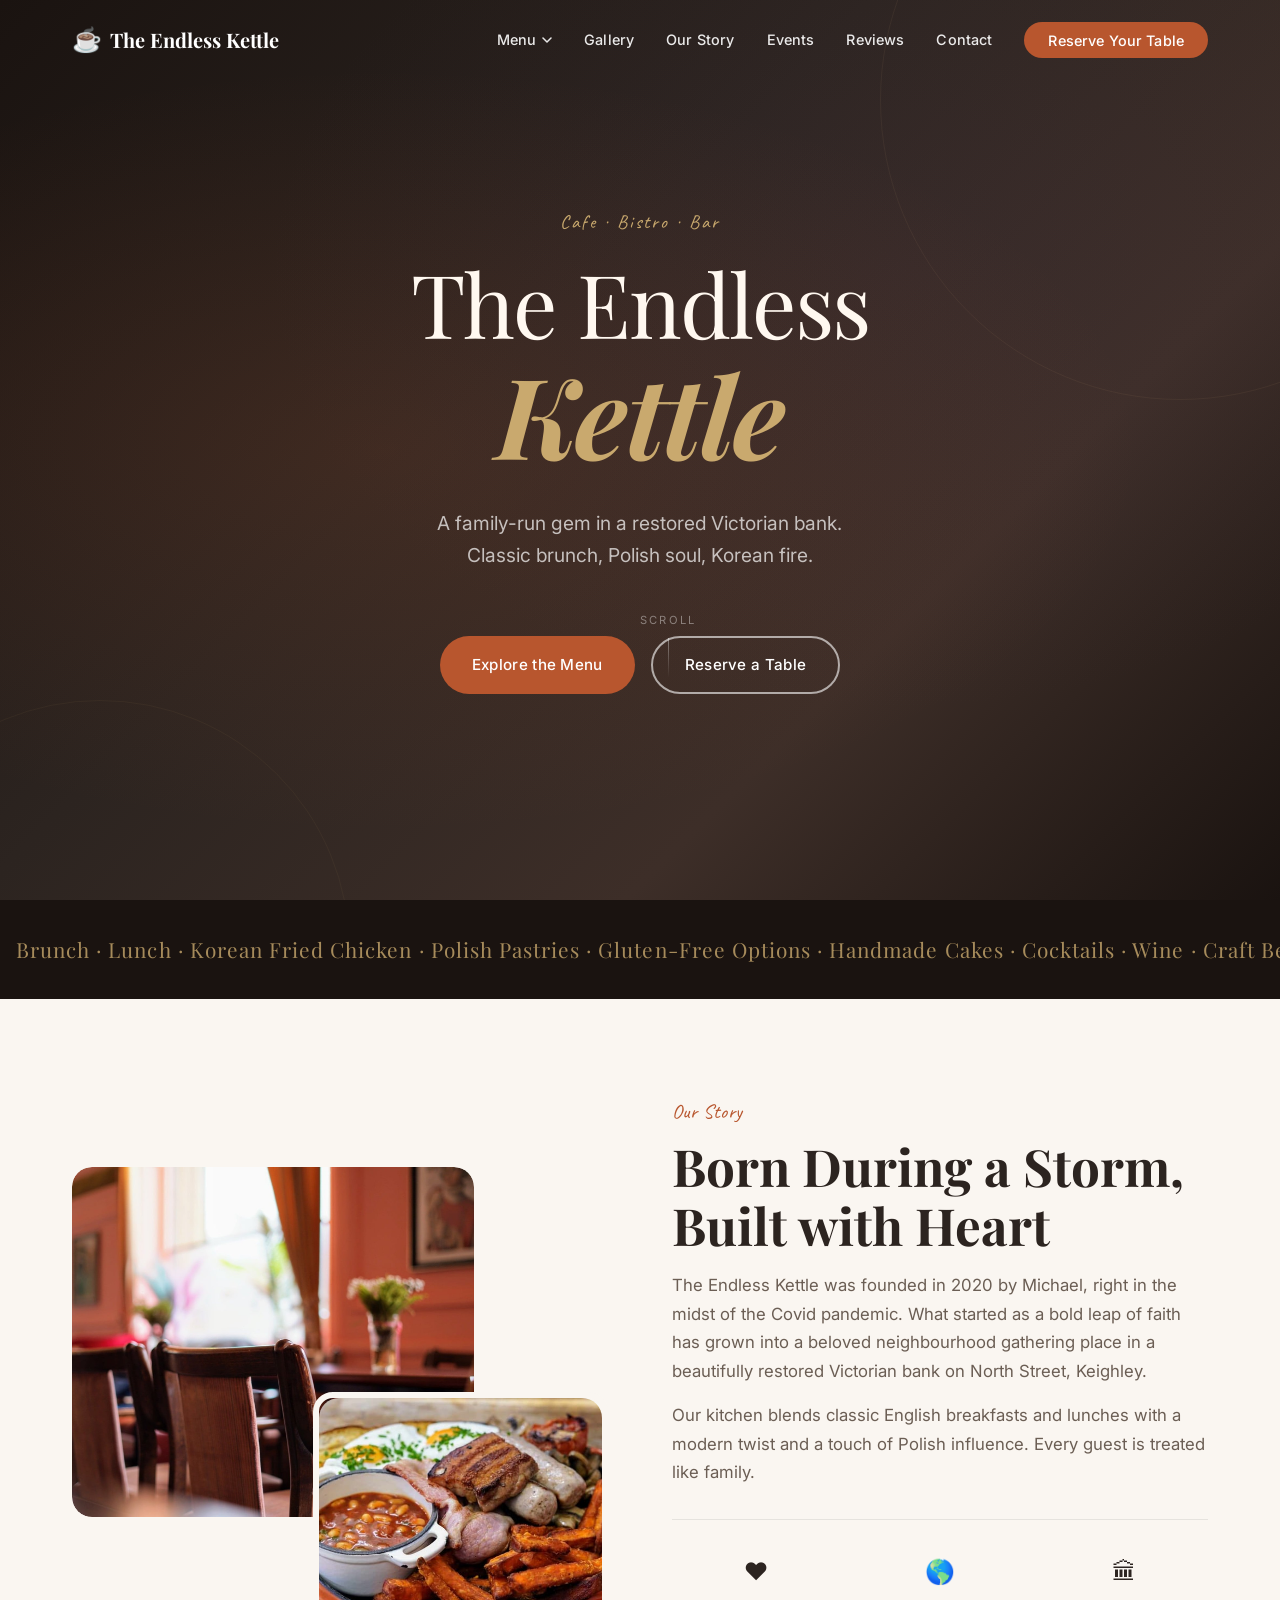
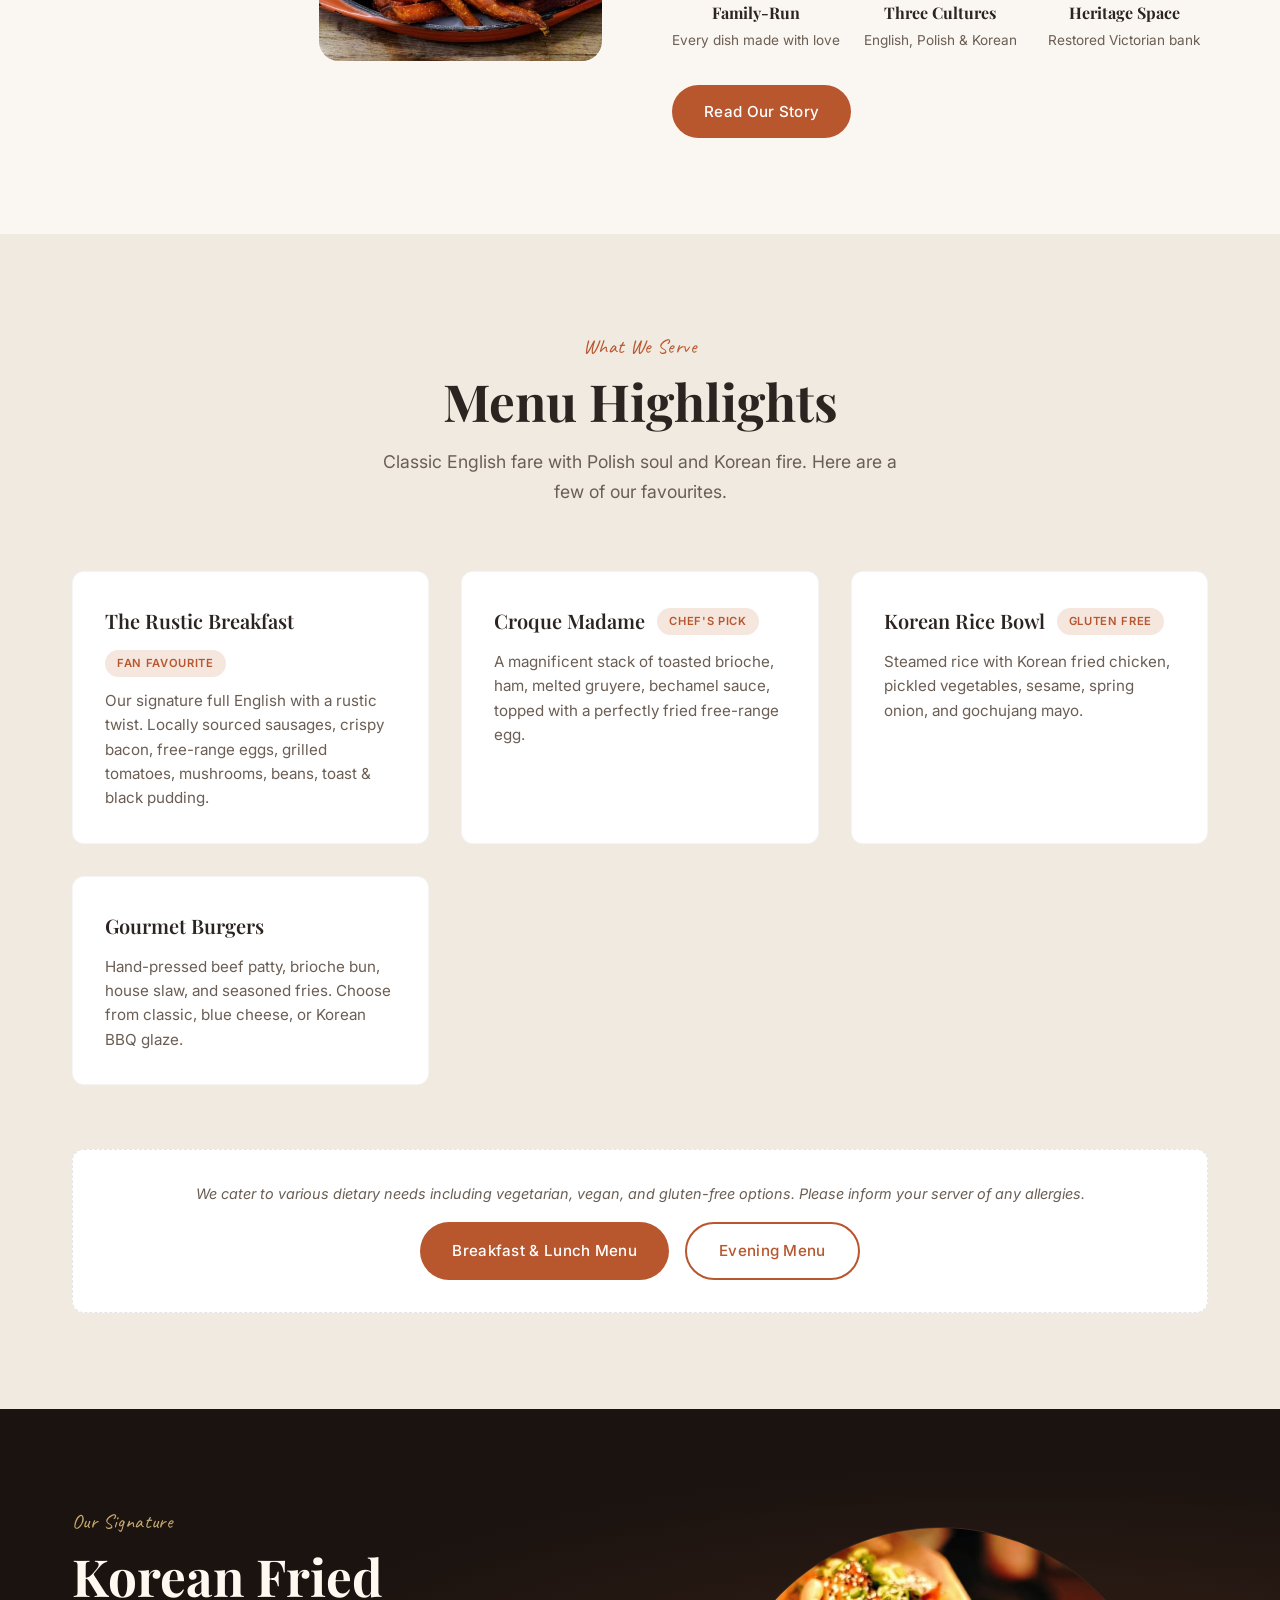
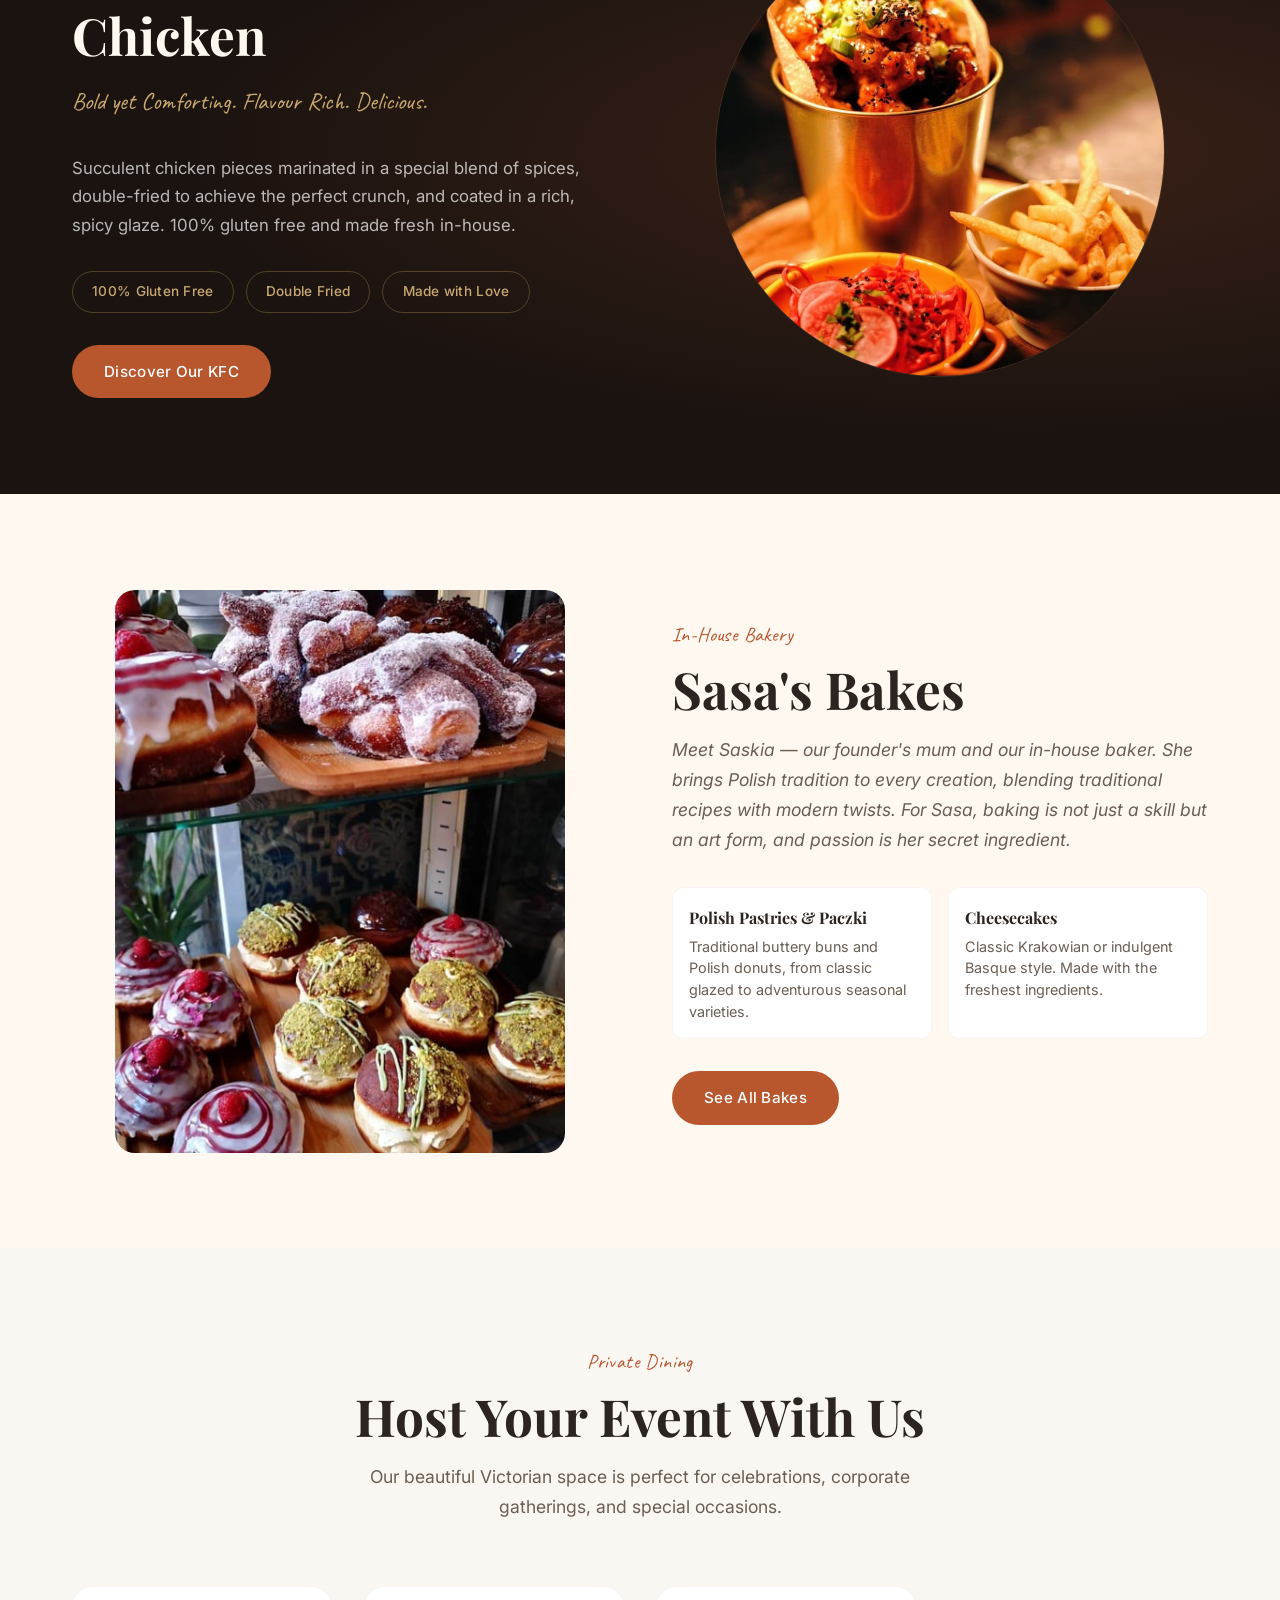
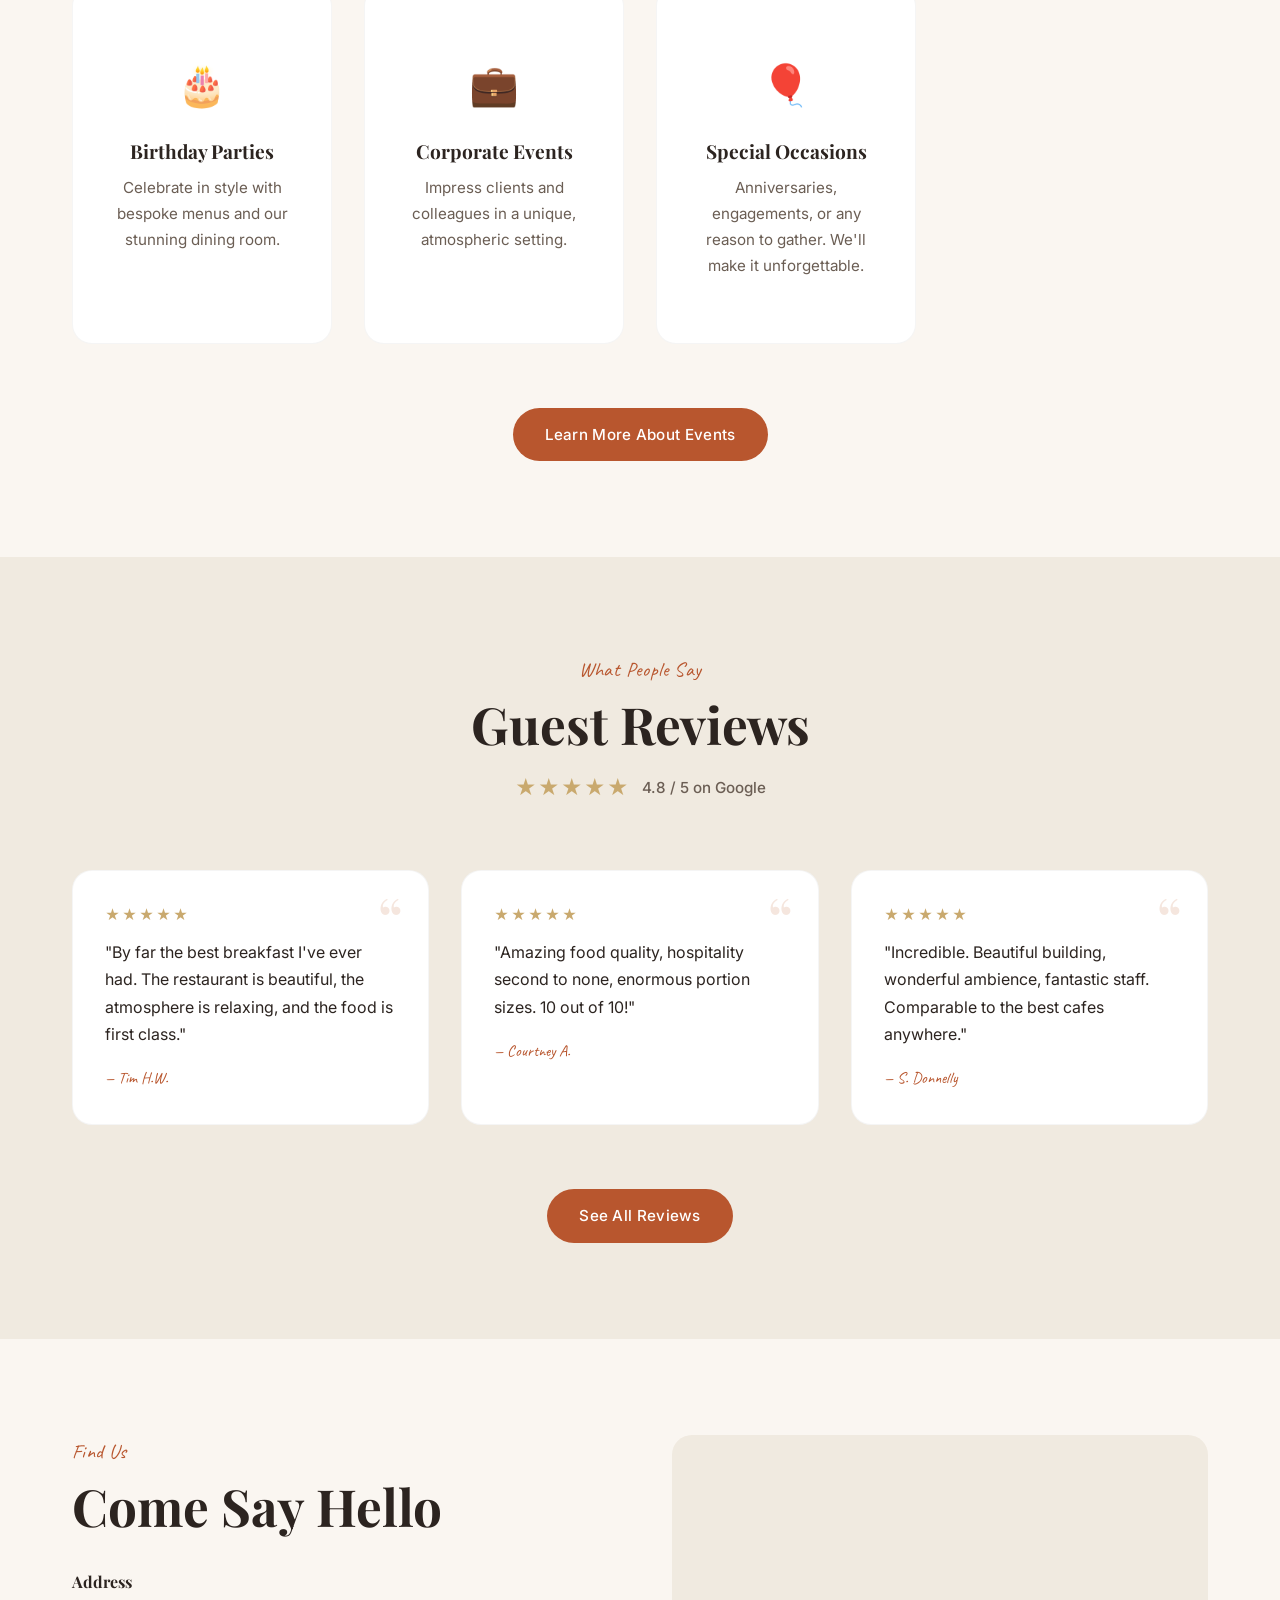
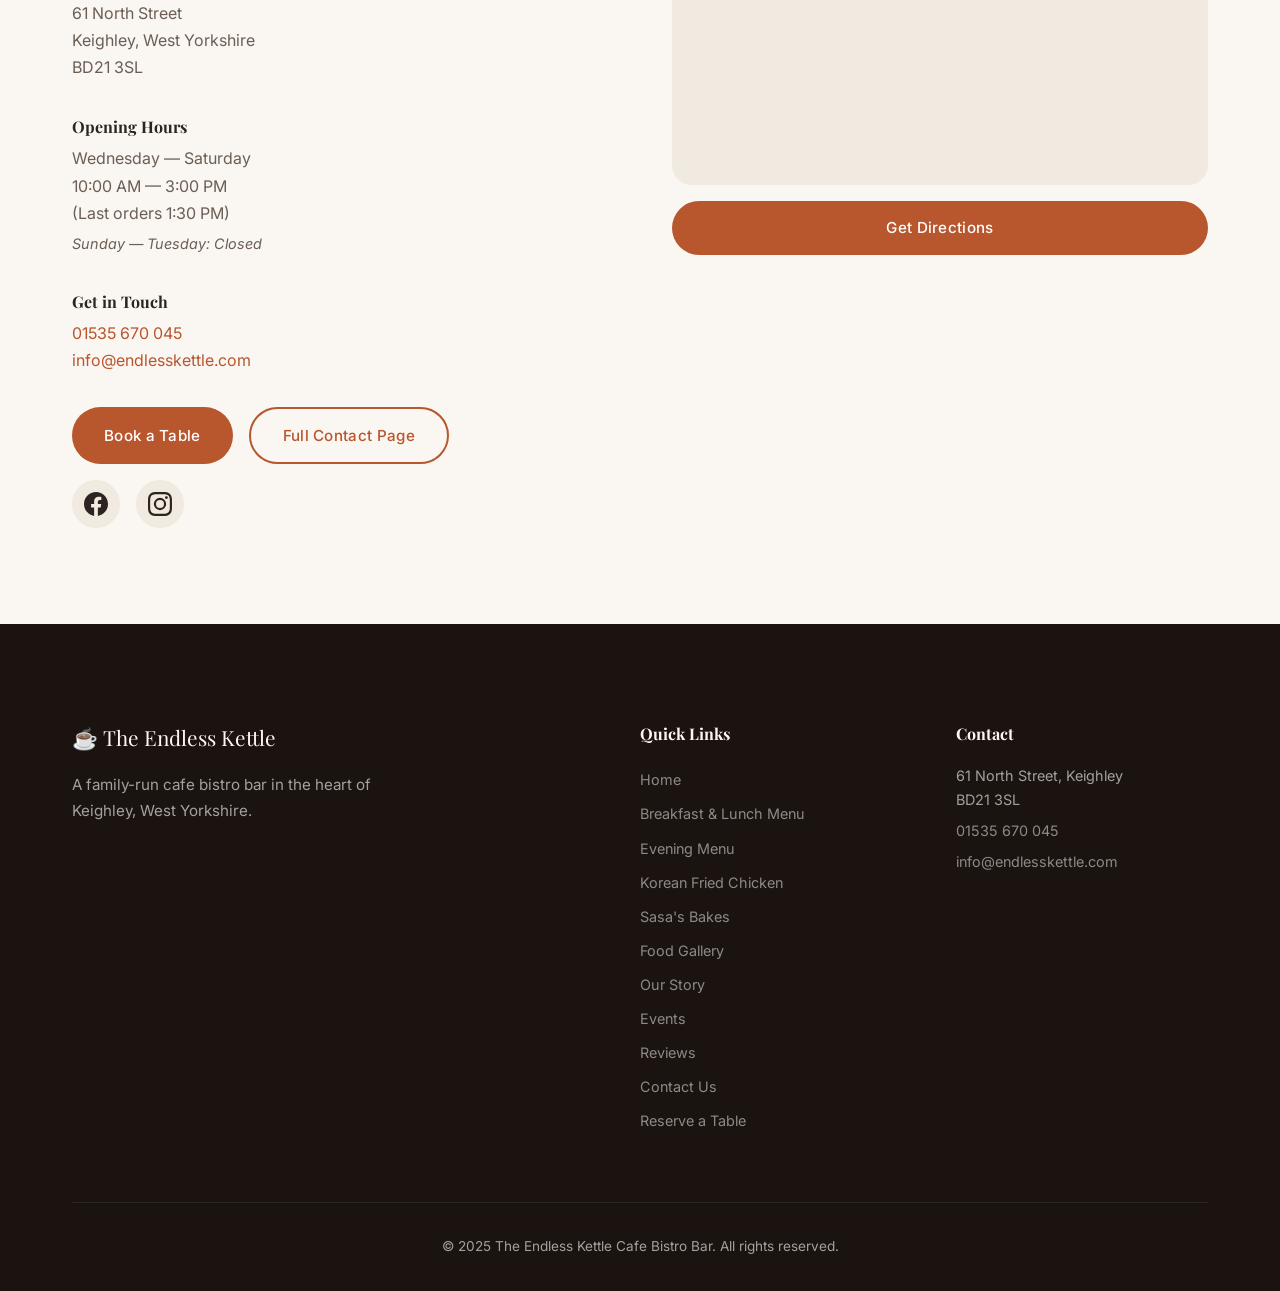
==== index.html @ a91f80b5 "Initial commit - The Endless Kettle website" ====
<!DOCTYPE html>
<html lang="en">
<head>
  <meta charset="UTF-8">
  <meta name="viewport" content="width=device-width, initial-scale=1.0">
  <title>The Endless Kettle | Cafe Bistro Bar — Keighley, West Yorkshire</title>
  <meta name="description" content="Family-run cafe bistro bar in a restored Victorian bank. Classic English breakfasts, Polish-inspired bakes, and Korean fried chicken in the heart of Keighley.">
  <link rel="preconnect" href="https://fonts.googleapis.com">
  <link rel="preconnect" href="https://fonts.gstatic.com" crossorigin>
  <link href="https://fonts.googleapis.com/css2?family=Playfair+Display:ital,wght@0,400;0,600;0,700;1,400&family=Inter:wght@300;400;500;600&family=Caveat:wght@400;600&display=swap" rel="stylesheet">
  <link rel="stylesheet" href="styles.css?v=4">

  <!-- Schema.org structured data -->
  <script type="application/ld+json">
  {
    "@context": "https://schema.org",
    "@type": "Restaurant",
    "name": "The Endless Kettle Cafe Bistro Bar",
    "image": "",
    "address": {
      "@type": "PostalAddress",
      "streetAddress": "61 North Street",
      "addressLocality": "Keighley",
      "addressRegion": "West Yorkshire",
      "postalCode": "BD21 3SL",
      "addressCountry": "GB"
    },
    "telephone": "01535 670045",
    "email": "info@endlesskettle.com",
    "servesCuisine": ["English", "Polish", "Korean"],
    "priceRange": "$$",
    "openingHoursSpecification": [
      { "@type": "OpeningHoursSpecification", "dayOfWeek": ["Wednesday","Thursday","Friday","Saturday"], "opens": "10:00", "closes": "15:00" },
      { "@type": "OpeningHoursSpecification", "dayOfWeek": "Sunday", "opens": "10:00", "closes": "15:00" }
    ],
    "aggregateRating": {
      "@type": "AggregateRating",
      "ratingValue": "4.8",
      "bestRating": "5",
      "ratingCount": "200"
    }
  }
  </script>
</head>
<body>

  <!-- ════════════════════════════════════════ -->
  <!-- NAVIGATION                              -->
  <!-- ════════════════════════════════════════ -->
  <nav class="nav" id="nav">
    <div class="nav__inner">
      <a href="index.html" class="nav__logo">
        <span class="nav__logo-icon">&#9749;</span>
        <span class="nav__logo-text">The Endless Kettle</span>
      </a>
      <button class="nav__toggle" id="navToggle" aria-label="Toggle menu">
        <span></span><span></span><span></span>
      </button>
            <ul class="nav__links" id="navLinks">
        <li class="nav__dropdown">
          <a href="#" class="nav__dropdown-toggle">Menu <svg class="nav__chevron" width="10" height="6" viewBox="0 0 10 6" fill="none"><path d="M1 1l4 4 4-4" stroke="currentColor" stroke-width="1.5" stroke-linecap="round" stroke-linejoin="round"/></svg></a>
          <ul class="nav__dropdown-menu">
            <li><a href="breakfast-and-lunch-menu.html">Breakfast &amp; Lunch</a></li>
            <li><a href="evening-menu.html">Evening Menu</a></li>
            <li><a href="korean-fried-chicken.html">Korean Fried Chicken</a></li>
            <li><a href="sasas-bakes.html">Sasa's Bakes</a></li>
          </ul>
        </li>
        <li><a href="gallery.html">Gallery</a></li>
        <li><a href="the-brand.html">Our Story</a></li>
        <li><a href="events.html">Events</a></li>
        <li><a href="reviews.html">Reviews</a></li>
        <li><a href="contact.html">Contact</a></li>
        <li><a href="https://reservation.carbonaraapp.com/United-Kingdom/Keighley/The-Endless-Kettle" class="nav__cta" target="_blank" rel="noopener">Reserve Your Table</a></li>
      </ul>
    </div>
  </nav>

  <!-- ════════════════════════════════════════ -->
  <!-- HERO                                    -->
  <!-- ════════════════════════════════════════ -->
  <header class="hero" id="hero">
    <div class="hero__overlay"></div>
    <div class="hero__content">
      <p class="hero__tag">Cafe &middot; Bistro &middot; Bar</p>
      <h1 class="hero__title">
        <span class="hero__title-line">The Endless</span>
        <span class="hero__title-line hero__title-line--accent">Kettle</span>
      </h1>
      <p class="hero__subtitle">A family-run gem in a restored Victorian bank.<br>Classic brunch, Polish soul, Korean fire.</p>
      <div class="hero__actions">
        <a href="breakfast-and-lunch-menu.html" class="btn btn--primary">Explore the Menu</a>
        <a href="https://reservation.carbonaraapp.com/United-Kingdom/Keighley/The-Endless-Kettle" class="btn btn--outline" target="_blank" rel="noopener">Reserve a Table</a>
      </div>
      <div class="hero__scroll-hint">
        <span>Scroll</span>
        <div class="hero__scroll-line"></div>
      </div>
    </div>
  </header>

  <!-- ════════════════════════════════════════ -->
  <!-- MARQUEE                                 -->
  <!-- ════════════════════════════════════════ -->
  <div class="marquee">
    <div class="marquee__track">
      <span>Brunch &middot; Lunch &middot; Korean Fried Chicken &middot; Polish Pastries &middot; Gluten-Free Options &middot; Handmade Cakes &middot; Cocktails &middot; Wine &middot; Craft Beer &middot; Private Events &middot;</span>
      <span>Brunch &middot; Lunch &middot; Korean Fried Chicken &middot; Polish Pastries &middot; Gluten-Free Options &middot; Handmade Cakes &middot; Cocktails &middot; Wine &middot; Craft Beer &middot; Private Events &middot;</span>
    </div>
  </div>

  <!-- ════════════════════════════════════════ -->
  <!-- ABOUT TEASER                            -->
  <!-- ════════════════════════════════════════ -->
  <section class="section about" id="about">
    <div class="container">
      <div class="about__grid">
        <div class="about__images">
          <div class="about__img about__img--main" data-reveal>
            <img src="images/hero-venue.jpg" alt="The Endless Kettle Victorian bank building" loading="lazy">
          </div>
          <div class="about__img about__img--accent" data-reveal>
            <img src="images/food-6.jpg" alt="Food at The Endless Kettle" loading="lazy">
          </div>
        </div>
        <div class="about__text" data-reveal>
          <span class="section__label">Our Story</span>
          <h2 class="section__title">Born During a Storm,<br>Built with Heart</h2>
          <p>The Endless Kettle was founded in 2020 by Michael, right in the midst of the Covid pandemic. What started as a bold leap of faith has grown into a beloved neighbourhood gathering place in a beautifully restored Victorian bank on North Street, Keighley.</p>
          <p>Our kitchen blends classic English breakfasts and lunches with a modern twist and a touch of Polish influence. Every guest is treated like family.</p>
          <div class="about__values">
            <div class="about__value">
              <span class="about__value-icon">&#10084;&#65039;</span>
              <h4>Family-Run</h4>
              <p>Every dish made with love</p>
            </div>
            <div class="about__value">
              <span class="about__value-icon">&#127758;</span>
              <h4>Three Cultures</h4>
              <p>English, Polish &amp; Korean</p>
            </div>
            <div class="about__value">
              <span class="about__value-icon">&#127963;</span>
              <h4>Heritage Space</h4>
              <p>Restored Victorian bank</p>
            </div>
          </div>
          <div style="margin-top: var(--space-md);">
            <a href="the-brand.html" class="btn btn--primary">Read Our Story</a>
          </div>
        </div>
      </div>
    </div>
  </section>

  <!-- ════════════════════════════════════════ -->
  <!-- MENU HIGHLIGHTS                         -->
  <!-- ════════════════════════════════════════ -->
  <section class="section menu" id="menu">
    <div class="container">
      <div class="section__header" data-reveal>
        <span class="section__label">What We Serve</span>
        <h2 class="section__title">Menu Highlights</h2>
        <p class="section__desc">Classic English fare with Polish soul and Korean fire. Here are a few of our favourites.</p>
      </div>

      <div class="menu__grid">
        <div class="menu__card" data-reveal>
          <div class="menu__card-header">
            <h3>The Rustic Breakfast</h3>
            <span class="menu__card-tag">Fan Favourite</span>
          </div>
          <p>Our signature full English with a rustic twist. Locally sourced sausages, crispy bacon, free-range eggs, grilled tomatoes, mushrooms, beans, toast &amp; black pudding.</p>
        </div>
        <div class="menu__card" data-reveal>
          <div class="menu__card-header">
            <h3>Croque Madame</h3>
            <span class="menu__card-tag">Chef's Pick</span>
          </div>
          <p>A magnificent stack of toasted brioche, ham, melted gruyere, bechamel sauce, topped with a perfectly fried free-range egg.</p>
        </div>
        <div class="menu__card" data-reveal>
          <div class="menu__card-header">
            <h3>Korean Rice Bowl</h3>
            <span class="menu__card-tag">Gluten Free</span>
          </div>
          <p>Steamed rice with Korean fried chicken, pickled vegetables, sesame, spring onion, and gochujang mayo.</p>
        </div>
        <div class="menu__card" data-reveal>
          <div class="menu__card-header">
            <h3>Gourmet Burgers</h3>
          </div>
          <p>Hand-pressed beef patty, brioche bun, house slaw, and seasoned fries. Choose from classic, blue cheese, or Korean BBQ glaze.</p>
        </div>
      </div>

      <div class="menu__note" data-reveal>
        <p>We cater to various dietary needs including vegetarian, vegan, and gluten-free options. Please inform your server of any allergies.</p>
        <div style="margin-top: var(--space-sm); display: flex; gap: var(--space-sm); justify-content: center; flex-wrap: wrap;">
          <a href="breakfast-and-lunch-menu.html" class="btn btn--primary">Breakfast &amp; Lunch Menu</a>
          <a href="evening-menu.html" class="btn btn--outline" style="color: var(--clr-accent); border-color: var(--clr-accent);">Evening Menu</a>
        </div>
      </div>
    </div>
  </section>

  <!-- ════════════════════════════════════════ -->
  <!-- KOREAN FRIED CHICKEN FEATURE            -->
  <!-- ════════════════════════════════════════ -->
  <section class="section kfc" id="kfc">
    <div class="kfc__bg"></div>
    <div class="container">
      <div class="kfc__grid">
        <div class="kfc__text" data-reveal>
          <span class="section__label section__label--light">Our Signature</span>
          <h2 class="section__title section__title--light">Korean Fried<br>Chicken</h2>
          <p class="kfc__tagline">Bold yet Comforting. Flavour Rich. Delicious.</p>
          <p>Succulent chicken pieces marinated in a special blend of spices, double-fried to achieve the perfect crunch, and coated in a rich, spicy glaze. 100% gluten free and made fresh in-house.</p>
          <div class="kfc__badges">
            <span class="kfc__badge">100% Gluten Free</span>
            <span class="kfc__badge">Double Fried</span>
            <span class="kfc__badge">Made with Love</span>
          </div>
          <a href="korean-fried-chicken.html" class="btn btn--primary">Discover Our KFC</a>
        </div>
        <div class="kfc__visual" data-reveal>
          <img src="images/kfc-1.jpg" alt="Korean Fried Chicken" loading="lazy" class="kfc__img">
        </div>
      </div>
    </div>
  </section>

  <!-- ════════════════════════════════════════ -->
  <!-- SASA'S BAKES TEASER                     -->
  <!-- ════════════════════════════════════════ -->
  <section class="section bakery" id="bakery">
    <div class="container">
      <div class="bakery__grid">
        <div class="bakery__visual" data-reveal>
          <img src="images/bakes-2.jpg" alt="Sasa's Bakes" loading="lazy" class="bakery__img">
        </div>
        <div class="bakery__text" data-reveal>
          <span class="section__label">In-House Bakery</span>
          <h2 class="section__title">Sasa's Bakes</h2>
          <p class="bakery__intro">Meet Saskia — our founder's mum and our in-house baker. She brings Polish tradition to every creation, blending traditional recipes with modern twists. For Sasa, baking is not just a skill but an art form, and passion is her secret ingredient.</p>

          <div class="bakery__items">
            <div class="bakery__item">
              <h4>Polish Pastries &amp; Paczki</h4>
              <p>Traditional buttery buns and Polish donuts, from classic glazed to adventurous seasonal varieties.</p>
            </div>
            <div class="bakery__item">
              <h4>Cheesecakes</h4>
              <p>Classic Krakowian or indulgent Basque style. Made with the freshest ingredients.</p>
            </div>
          </div>
          <div style="margin-top: var(--space-md);">
            <a href="sasas-bakes.html" class="btn btn--primary">See All Bakes</a>
          </div>
        </div>
      </div>
    </div>
  </section>

  <!-- ════════════════════════════════════════ -->
  <!-- EVENTS TEASER                           -->
  <!-- ════════════════════════════════════════ -->
  <section class="section events" id="events">
    <div class="container">
      <div class="section__header" data-reveal>
        <span class="section__label">Private Dining</span>
        <h2 class="section__title">Host Your Event With Us</h2>
        <p class="section__desc">Our beautiful Victorian space is perfect for celebrations, corporate gatherings, and special occasions.</p>
      </div>
      <div class="events__grid">
        <div class="events__card" data-reveal>
          <span class="events__card-icon">&#127874;</span>
          <h3>Birthday Parties</h3>
          <p>Celebrate in style with bespoke menus and our stunning dining room.</p>
        </div>
        <div class="events__card" data-reveal>
          <span class="events__card-icon">&#128188;</span>
          <h3>Corporate Events</h3>
          <p>Impress clients and colleagues in a unique, atmospheric setting.</p>
        </div>
        <div class="events__card" data-reveal>
          <span class="events__card-icon">&#127880;</span>
          <h3>Special Occasions</h3>
          <p>Anniversaries, engagements, or any reason to gather. We'll make it unforgettable.</p>
        </div>
      </div>
      <div class="events__info" data-reveal>
        <a href="events.html" class="btn btn--primary">Learn More About Events</a>
      </div>
    </div>
  </section>

  <!-- ════════════════════════════════════════ -->
  <!-- REVIEWS (FEATURED)                      -->
  <!-- ════════════════════════════════════════ -->
  <section class="section reviews" id="reviews">
    <div class="container">
      <div class="section__header" data-reveal>
        <span class="section__label">What People Say</span>
        <h2 class="section__title">Guest Reviews</h2>
        <div class="reviews__rating">
          <div class="reviews__stars">&#9733;&#9733;&#9733;&#9733;&#9733;</div>
          <span>4.8 / 5 on Google</span>
        </div>
      </div>
      <div class="reviews__grid">
        <div class="reviews__card" data-reveal>
          <div class="reviews__card-stars">&#9733;&#9733;&#9733;&#9733;&#9733;</div>
          <p>"By far the best breakfast I've ever had. The restaurant is beautiful, the atmosphere is relaxing, and the food is first class."</p>
          <span class="reviews__card-author">— Tim H.W.</span>
        </div>
        <div class="reviews__card" data-reveal>
          <div class="reviews__card-stars">&#9733;&#9733;&#9733;&#9733;&#9733;</div>
          <p>"Amazing food quality, hospitality second to none, enormous portion sizes. 10 out of 10!"</p>
          <span class="reviews__card-author">— Courtney A.</span>
        </div>
        <div class="reviews__card" data-reveal>
          <div class="reviews__card-stars">&#9733;&#9733;&#9733;&#9733;&#9733;</div>
          <p>"Incredible. Beautiful building, wonderful ambience, fantastic staff. Comparable to the best cafes anywhere."</p>
          <span class="reviews__card-author">— S. Donnelly</span>
        </div>
      </div>
      <div style="text-align: center; margin-top: var(--space-lg);" data-reveal>
        <a href="reviews.html" class="btn btn--primary">See All Reviews</a>
      </div>
    </div>
  </section>

  <!-- ════════════════════════════════════════ -->
  <!-- CONTACT / HOURS (COMPACT)               -->
  <!-- ════════════════════════════════════════ -->
  <section class="section contact" id="contact">
    <div class="container">
      <div class="contact__grid">
        <div class="contact__info" data-reveal>
          <span class="section__label">Find Us</span>
          <h2 class="section__title">Come Say Hello</h2>
          <div class="contact__details">
            <div class="contact__detail">
              <h4>Address</h4>
              <p>61 North Street<br>Keighley, West Yorkshire<br>BD21 3SL</p>
            </div>
            <div class="contact__detail">
              <h4>Opening Hours</h4>
              <p>Wednesday — Saturday<br>10:00 AM — 3:00 PM<br>(Last orders 1:30 PM)</p>
              <p class="contact__closed">Sunday — Tuesday: Closed</p>
            </div>
            <div class="contact__detail">
              <h4>Get in Touch</h4>
              <p><a href="tel:01535670045">01535 670 045</a></p>
              <p><a href="mailto:info@endlesskettle.com">info@endlesskettle.com</a></p>
            </div>
            <div style="display: flex; gap: var(--space-sm); flex-wrap: wrap; margin-top: var(--space-sm);">
              <a href="https://reservation.carbonaraapp.com/United-Kingdom/Keighley/The-Endless-Kettle" class="btn btn--primary" target="_blank" rel="noopener">Book a Table</a>
              <a href="contact.html" class="btn btn--outline" style="color: var(--clr-accent); border-color: var(--clr-accent);">Full Contact Page</a>
            </div>
            <div class="contact__socials">
              <a href="https://www.facebook.com/endlesskettle/" target="_blank" rel="noopener" class="contact__social" aria-label="Facebook">
                <svg width="24" height="24" viewBox="0 0 24 24" fill="currentColor"><path d="M24 12.073c0-6.627-5.373-12-12-12s-12 5.373-12 12c0 5.99 4.388 10.954 10.125 11.854v-8.385H7.078v-3.47h3.047V9.43c0-3.007 1.792-4.669 4.533-4.669 1.312 0 2.686.235 2.686.235v2.953H15.83c-1.491 0-1.956.925-1.956 1.874v2.25h3.328l-.532 3.47h-2.796v8.385C19.612 23.027 24 18.062 24 12.073z"/></svg>
              </a>
              <a href="https://www.instagram.com/theendlesskettle/" target="_blank" rel="noopener" class="contact__social" aria-label="Instagram">
                <svg width="24" height="24" viewBox="0 0 24 24" fill="currentColor"><path d="M12 2.163c3.204 0 3.584.012 4.85.07 3.252.148 4.771 1.691 4.919 4.919.058 1.265.069 1.645.069 4.849 0 3.205-.012 3.584-.069 4.849-.149 3.225-1.664 4.771-4.919 4.919-1.266.058-1.644.07-4.85.07-3.204 0-3.584-.012-4.849-.07-3.26-.149-4.771-1.699-4.919-4.92-.058-1.265-.07-1.644-.07-4.849 0-3.204.013-3.583.07-4.849.149-3.227 1.664-4.771 4.919-4.919 1.266-.057 1.645-.069 4.849-.069zM12 0C8.741 0 8.333.014 7.053.072 2.695.272.273 2.69.073 7.052.014 8.333 0 8.741 0 12c0 3.259.014 3.668.072 4.948.2 4.358 2.618 6.78 6.98 6.98C8.333 23.986 8.741 24 12 24c3.259 0 3.668-.014 4.948-.072 4.354-.2 6.782-2.618 6.979-6.98.059-1.28.073-1.689.073-4.948 0-3.259-.014-3.667-.072-4.947-.196-4.354-2.617-6.78-6.979-6.98C15.668.014 15.259 0 12 0zm0 5.838a6.162 6.162 0 100 12.324 6.162 6.162 0 000-12.324zM12 16a4 4 0 110-8 4 4 0 010 8zm6.406-11.845a1.44 1.44 0 100 2.881 1.44 1.44 0 000-2.881z"/></svg>
              </a>
            </div>
          </div>
        </div>
        <div class="contact__map" data-reveal>
          <div class="contact__map-frame">
            <iframe
              src="https://www.google.com/maps/embed?pb=!1m18!1m12!1m3!1d2352.0!2d-1.9047!3d53.8680!2m3!1f0!2f0!3f0!3m2!1i1024!2i768!4f13.1!3m3!1m2!1s0x0%3A0x0!2zNTPCsDUyJzA0LjgiTiAxwrA1NCcxNy4wIlc!5e0!3m2!1sen!2suk!4v1600000000000"
              width="100%" height="100%" style="border:0;" allowfullscreen loading="lazy" referrerpolicy="no-referrer-when-downgrade"
              title="The Endless Kettle location map">
            </iframe>
          </div>
          <a href="https://www.google.com/maps/dir//61+North+Street,+Keighley+BD21+3SL" target="_blank" rel="noopener" class="btn btn--primary contact__directions-btn">Get Directions</a>
        </div>
      </div>
    </div>
  </section>

  <!-- ════════════════════════════════════════ -->
  <!-- FOOTER                                  -->
  <!-- ════════════════════════════════════════ -->
  <footer class="footer">
    <div class="container">
      <div class="footer__grid">
        <div class="footer__brand">
          <span class="footer__logo">&#9749; The Endless Kettle</span>
          <p>A family-run cafe bistro bar in the heart of Keighley, West Yorkshire.</p>
        </div>
        <div class="footer__links">
          <h4>Quick Links</h4>
          <a href="index.html">Home</a>
          <a href="breakfast-and-lunch-menu.html">Breakfast &amp; Lunch Menu</a>
          <a href="evening-menu.html">Evening Menu</a>
          <a href="korean-fried-chicken.html">Korean Fried Chicken</a>
          <a href="sasas-bakes.html">Sasa's Bakes</a>
          <a href="gallery.html">Food Gallery</a>
          <a href="the-brand.html">Our Story</a>
          <a href="events.html">Events</a>
          <a href="reviews.html">Reviews</a>
          <a href="contact.html">Contact Us</a>
          <a href="https://reservation.carbonaraapp.com/United-Kingdom/Keighley/The-Endless-Kettle" target="_blank" rel="noopener">Reserve a Table</a>
        </div>
        <div class="footer__contact">
          <h4>Contact</h4>
          <p>61 North Street, Keighley<br>BD21 3SL</p>
          <p><a href="tel:01535670045">01535 670 045</a></p>
          <p><a href="mailto:info@endlesskettle.com">info@endlesskettle.com</a></p>
        </div>
      </div>
      <div class="footer__bottom">
        <p>&copy; 2025 The Endless Kettle Cafe Bistro Bar. All rights reserved.</p>
      </div>
    </div>
  </footer>

  <script src="script.js?v=4"></script>
</body>
</html>
---- styles.css ----
/* ═══════════════════════════════════════════════════════
   THE ENDLESS KETTLE — Stylesheet
   Modern cafe website with warm earth tones,
   smooth animations, and art-deco inspired touches.
   ═══════════════════════════════════════════════════════ */

/* ── CUSTOM PROPERTIES ───────────────────────────────── */
:root {
  /* Warm palette inspired by Victorian bank + cafe warmth */
  --clr-bg:        #FAF6F1;
  --clr-bg-alt:    #F0EAE0;
  --clr-surface:   #FFFFFF;
  --clr-text:      #2C2420;
  --clr-text-muted:#6B5E54;
  --clr-accent:    #B8562E;       /* warm terracotta */
  --clr-accent-hover:#9A4524;
  --clr-accent-light:#F5E6DE;
  --clr-dark:      #1A1310;
  --clr-dark-surface:#2C2420;
  --clr-gold:      #C9A96E;
  --clr-cream:     #FFF8F0;
  --clr-plum:      #5C3D5E;       /* nod to existing purple brand */

  /* Typography */
  --ff-heading: 'Playfair Display', Georgia, serif;
  --ff-body:    'Inter', -apple-system, sans-serif;
  --ff-accent:  'Caveat', cursive;

  /* Spacing */
  --space-xs:  0.5rem;
  --space-sm:  1rem;
  --space-md:  2rem;
  --space-lg:  4rem;
  --space-xl:  6rem;
  --space-2xl: 8rem;

  /* Transitions */
  --ease-out: cubic-bezier(0.16, 1, 0.3, 1);
  --ease-spring: cubic-bezier(0.34, 1.56, 0.64, 1);
  --duration: 0.6s;

  /* Layout */
  --max-width: 1200px;
  --nav-height: 80px;
  --radius: 12px;
  --radius-lg: 20px;
}

/* ── RESET & BASE ────────────────────────────────────── */
*,
*::before,
*::after {
  margin: 0;
  padding: 0;
  box-sizing: border-box;
}

html {
  scroll-behavior: smooth;
  scroll-padding-top: var(--nav-height);
  font-size: 16px;
}

body {
  font-family: var(--ff-body);
  color: var(--clr-text);
  background: var(--clr-bg);
  line-height: 1.7;
  -webkit-font-smoothing: antialiased;
  overflow-x: hidden;
}

img {
  max-width: 100%;
  display: block;
}

a {
  color: var(--clr-accent);
  text-decoration: none;
  transition: color 0.3s var(--ease-out);
}

a:hover {
  color: var(--clr-accent-hover);
}

/* ── UTILITIES ───────────────────────────────────────── */
.container {
  max-width: var(--max-width);
  margin: 0 auto;
  padding: 0 var(--space-md);
}

.section {
  padding: var(--space-xl) 0;
  position: relative;
}

.section__label {
  display: inline-block;
  font-family: var(--ff-accent);
  font-size: 1.25rem;
  color: var(--clr-accent);
  margin-bottom: var(--space-xs);
  letter-spacing: 0.02em;
}

.section__label--light {
  color: var(--clr-gold);
}

.section__title {
  font-family: var(--ff-heading);
  font-size: clamp(2rem, 5vw, 3.2rem);
  font-weight: 700;
  line-height: 1.15;
  margin-bottom: var(--space-sm);
  color: var(--clr-text);
}

.section__title--light {
  color: var(--clr-cream);
}

.section__header {
  text-align: center;
  max-width: 640px;
  margin: 0 auto var(--space-lg);
}

.section__desc {
  font-size: 1.1rem;
  color: var(--clr-text-muted);
  max-width: 540px;
  margin: 0 auto;
}

/* ── REVEAL ANIMATION ────────────────────────────────── */
[data-reveal] {
  opacity: 0;
  transform: translateY(30px);
  transition: opacity var(--duration) var(--ease-out),
              transform var(--duration) var(--ease-out);
}

[data-reveal].revealed {
  opacity: 1;
  transform: translateY(0);
}

/* ── BUTTONS ─────────────────────────────────────────── */
.btn {
  display: inline-flex;
  align-items: center;
  gap: 0.5rem;
  padding: 0.875rem 2rem;
  border-radius: 100px;
  font-family: var(--ff-body);
  font-weight: 500;
  font-size: 0.95rem;
  letter-spacing: 0.02em;
  cursor: pointer;
  border: none;
  transition: all 0.35s var(--ease-out);
  text-decoration: none;
}

.btn--primary {
  background: var(--clr-accent);
  color: #fff;
}

.btn--primary:hover {
  background: var(--clr-accent-hover);
  color: #fff;
  transform: translateY(-2px);
  box-shadow: 0 8px 30px rgba(184, 86, 46, 0.3);
}

.btn--outline {
  background: transparent;
  color: #fff;
  border: 2px solid rgba(255,255,255,0.6);
}

.btn--outline:hover {
  background: #fff;
  color: var(--clr-text);
  border-color: #fff;
  transform: translateY(-2px);
}

/* ── PLACEHOLDER IMAGES ──────────────────────────────── */
.about__img-placeholder,
.kfc__img-placeholder,
.bakery__img-placeholder {
  width: 100%;
  height: 100%;
  min-height: 300px;
  display: flex;
  flex-direction: column;
  align-items: center;
  justify-content: center;
  gap: 1rem;
  background: linear-gradient(145deg, var(--clr-accent-light), var(--clr-bg-alt));
  border-radius: var(--radius-lg);
  color: var(--clr-text-muted);
  font-family: var(--ff-accent);
  font-size: 1.1rem;
}

.placeholder-icon {
  font-size: 4rem;
  display: block;
  line-height: 1;
}

.placeholder-icon--large {
  font-size: 6rem;
}

/* ── REAL IMAGE STYLES ─────────────────────────────────── */
.about__img img {
  width: 100%;
  height: 100%;
  object-fit: cover;
  border-radius: var(--radius-lg);
  display: block;
}

.kfc__img {
  width: 100%;
  max-width: 450px;
  aspect-ratio: 1;
  object-fit: cover;
  border-radius: 50%;
  border: 1px solid rgba(201,169,110,0.15);
  display: block;
}

.bakery__img {
  width: 100%;
  max-width: 450px;
  aspect-ratio: 4/5;
  object-fit: cover;
  border-radius: var(--radius-lg);
  display: block;
}

.gallery__item img {
  width: 100%;
  display: block;
  border-radius: 0;
}

/* ═══════════════════════════════════════════════════════
   NAVIGATION
   ═══════════════════════════════════════════════════════ */
.nav {
  position: fixed;
  top: 0;
  left: 0;
  right: 0;
  z-index: 1000;
  height: var(--nav-height);
  display: flex;
  align-items: center;
  transition: all 0.4s var(--ease-out);
  background: transparent;
}

.nav--scrolled {
  background: rgba(250, 246, 241, 0.92);
  backdrop-filter: blur(20px);
  -webkit-backdrop-filter: blur(20px);
  box-shadow: 0 2px 30px rgba(0,0,0,0.06);
}

.nav--scrolled .nav__logo-text,
.nav--scrolled .nav__links a {
  color: var(--clr-text);
}

.nav__inner {
  max-width: var(--max-width);
  margin: 0 auto;
  padding: 0 var(--space-md);
  width: 100%;
  display: flex;
  align-items: center;
  justify-content: space-between;
}

.nav__logo {
  display: flex;
  align-items: center;
  gap: 0.5rem;
  text-decoration: none;
  z-index: 10;
}

.nav__logo-icon {
  font-size: 1.5rem;
}

.nav__logo-text {
  font-family: var(--ff-heading);
  font-size: 1.25rem;
  font-weight: 700;
  color: #fff;
  transition: color 0.4s var(--ease-out);
}

.nav__links {
  display: flex;
  align-items: center;
  gap: 2rem;
  list-style: none;
}

.nav__links a {
  color: rgba(255,255,255,0.9);
  font-size: 0.9rem;
  font-weight: 500;
  letter-spacing: 0.01em;
  transition: color 0.3s var(--ease-out);
  text-decoration: none;
  position: relative;
}

.nav__links a::after {
  content: '';
  position: absolute;
  bottom: -4px;
  left: 0;
  width: 0;
  height: 2px;
  background: var(--clr-accent);
  transition: width 0.3s var(--ease-out);
}

.nav__links a:hover::after {
  width: 100%;
}

/* ── Dropdown menu ── */
.nav__dropdown {
  position: relative;
}

.nav__dropdown-toggle {
  display: flex;
  align-items: center;
  gap: 0.35rem;
  cursor: pointer;
}

.nav__chevron {
  transition: transform 0.3s var(--ease-out);
  flex-shrink: 0;
}

.nav__dropdown:hover .nav__chevron,
.nav__dropdown--open .nav__chevron {
  transform: rotate(180deg);
}

.nav__dropdown-menu {
  position: absolute;
  top: calc(100% + 0.75rem);
  left: 50%;
  transform: translateX(-50%);
  min-width: 220px;
  background: rgba(26, 19, 16, 0.96);
  backdrop-filter: blur(20px);
  -webkit-backdrop-filter: blur(20px);
  border-radius: 12px;
  padding: 0.75rem 0;
  list-style: none;
  opacity: 0;
  visibility: hidden;
  transform: translateX(-50%) translateY(8px);
  transition: all 0.3s var(--ease-out);
  box-shadow: 0 12px 40px rgba(0,0,0,0.25);
  border: 1px solid rgba(255,255,255,0.08);
}

.nav__dropdown:hover .nav__dropdown-menu,
.nav__dropdown--open .nav__dropdown-menu {
  opacity: 1;
  visibility: visible;
  transform: translateX(-50%) translateY(0);
}

.nav__dropdown-menu li {
  padding: 0;
}

.nav__dropdown-menu a {
  display: block;
  padding: 0.6rem 1.25rem;
  color: rgba(255,255,255,0.85) !important;
  font-size: 0.88rem;
  white-space: nowrap;
  transition: all 0.2s var(--ease-out);
}

.nav__dropdown-menu a::after {
  display: none !important;
}

.nav__dropdown-menu a:hover {
  background: rgba(255,255,255,0.08);
  color: var(--clr-gold) !important;
}

.nav--scrolled .nav__dropdown-menu {
  background: rgba(250, 246, 241, 0.97);
  border: 1px solid rgba(0,0,0,0.06);
  box-shadow: 0 12px 40px rgba(0,0,0,0.1);
}

.nav--scrolled .nav__dropdown-menu a {
  color: var(--clr-text) !important;
}

.nav--scrolled .nav__dropdown-menu a:hover {
  background: rgba(184, 86, 46, 0.08);
  color: var(--clr-accent) !important;
}

.nav__cta {
  background: var(--clr-accent) !important;
  color: #fff !important;
  padding: 0.6rem 1.5rem !important;
  border-radius: 100px !important;
  transition: all 0.3s var(--ease-out) !important;
}

.nav__cta:hover {
  background: var(--clr-accent-hover) !important;
  transform: translateY(-1px);
}

.nav__cta::after {
  display: none !important;
}

/* Mobile toggle */
.nav__toggle {
  display: none;
  flex-direction: column;
  gap: 5px;
  background: none;
  border: none;
  cursor: pointer;
  z-index: 10;
  padding: 4px;
}

.nav__toggle span {
  display: block;
  width: 24px;
  height: 2px;
  background: #fff;
  transition: all 0.3s var(--ease-out);
  border-radius: 2px;
}

.nav--scrolled .nav__toggle span {
  background: var(--clr-text);
}

/* ═══════════════════════════════════════════════════════
   HERO
   ═══════════════════════════════════════════════════════ */
.hero {
  position: relative;
  min-height: 100vh;
  display: flex;
  align-items: center;
  justify-content: center;
  overflow: hidden;
  background:
    linear-gradient(135deg, #1A1310 0%, #2C2420 40%, #3D2E28 70%, #1A1310 100%);
}

.hero__overlay {
  position: absolute;
  inset: 0;
  background:
    radial-gradient(ellipse at 30% 50%, rgba(184, 86, 46, 0.15) 0%, transparent 60%),
    radial-gradient(ellipse at 70% 30%, rgba(92, 61, 94, 0.1) 0%, transparent 50%);
  z-index: 1;
}

/* Decorative art-deco pattern */
.hero::before {
  content: '';
  position: absolute;
  top: -200px;
  right: -200px;
  width: 600px;
  height: 600px;
  border: 1px solid rgba(201, 169, 110, 0.08);
  border-radius: 50%;
  z-index: 1;
}

.hero::after {
  content: '';
  position: absolute;
  bottom: -300px;
  left: -150px;
  width: 500px;
  height: 500px;
  border: 1px solid rgba(201, 169, 110, 0.06);
  border-radius: 50%;
  z-index: 1;
}

.hero__content {
  position: relative;
  z-index: 2;
  text-align: center;
  padding: var(--space-md);
}

.hero__tag {
  font-family: var(--ff-accent);
  font-size: 1.2rem;
  color: var(--clr-gold);
  margin-bottom: var(--space-sm);
  letter-spacing: 0.1em;
  animation: fadeInUp 0.8s var(--ease-out) 0.2s both;
}

.hero__title {
  font-family: var(--ff-heading);
  color: var(--clr-cream);
  margin-bottom: var(--space-md);
}

.hero__title-line {
  display: block;
  font-size: clamp(2.5rem, 8vw, 5.5rem);
  font-weight: 400;
  letter-spacing: -0.02em;
  line-height: 1.1;
  animation: fadeInUp 0.8s var(--ease-out) 0.4s both;
}

.hero__title-line--accent {
  font-weight: 700;
  font-style: italic;
  color: var(--clr-gold);
  font-size: clamp(3rem, 10vw, 7rem);
  animation-delay: 0.6s;
}

.hero__subtitle {
  font-size: clamp(1rem, 2vw, 1.2rem);
  color: rgba(255,255,255,0.7);
  max-width: 500px;
  margin: 0 auto var(--space-lg);
  line-height: 1.7;
  animation: fadeInUp 0.8s var(--ease-out) 0.8s both;
}

.hero__actions {
  display: flex;
  gap: var(--space-sm);
  justify-content: center;
  flex-wrap: wrap;
  animation: fadeInUp 0.8s var(--ease-out) 1s both;
}

.hero__scroll-hint {
  position: absolute;
  bottom: 3rem;
  left: 50%;
  transform: translateX(-50%);
  display: flex;
  flex-direction: column;
  align-items: center;
  gap: 0.5rem;
  animation: fadeInUp 0.8s var(--ease-out) 1.4s both;
}

.hero__scroll-hint span {
  font-size: 0.7rem;
  letter-spacing: 0.2em;
  text-transform: uppercase;
  color: rgba(255,255,255,0.4);
}

.hero__scroll-line {
  width: 1px;
  height: 40px;
  background: linear-gradient(to bottom, rgba(255,255,255,0.4), transparent);
  animation: scrollPulse 2s var(--ease-out) infinite;
}

@keyframes scrollPulse {
  0%, 100% { transform: scaleY(1); opacity: 1; }
  50% { transform: scaleY(0.5); opacity: 0.3; }
}

@keyframes fadeInUp {
  from { opacity: 0; transform: translateY(30px); }
  to { opacity: 1; transform: translateY(0); }
}

/* ═══════════════════════════════════════════════════════
   ABOUT SECTION
   ═══════════════════════════════════════════════════════ */
.about {
  background: var(--clr-bg);
}

.about__grid {
  display: grid;
  grid-template-columns: 1fr 1fr;
  gap: var(--space-lg);
  align-items: center;
}

.about__images {
  position: relative;
  height: 500px;
}

.about__img--main {
  position: absolute;
  top: 0;
  left: 0;
  width: 75%;
  height: 70%;
  border-radius: var(--radius-lg);
  overflow: hidden;
}

.about__img--accent {
  position: absolute;
  bottom: 0;
  right: 0;
  width: 55%;
  height: 55%;
  border-radius: var(--radius-lg);
  overflow: hidden;
  border: 6px solid var(--clr-bg);
}

.about__text p {
  color: var(--clr-text-muted);
  margin-bottom: var(--space-sm);
  font-size: 1.05rem;
}

.about__values {
  display: grid;
  grid-template-columns: repeat(3, 1fr);
  gap: var(--space-sm);
  margin-top: var(--space-md);
  padding-top: var(--space-md);
  border-top: 1px solid rgba(0,0,0,0.08);
}

.about__value {
  text-align: center;
}

.about__value-icon {
  font-size: 1.5rem;
  display: block;
  margin-bottom: 0.4rem;
}

.about__value h4 {
  font-family: var(--ff-heading);
  font-size: 1rem;
  margin-bottom: 0.2rem;
}

.about__value p {
  font-size: 0.85rem !important;
  margin-bottom: 0 !important;
}

/* ═══════════════════════════════════════════════════════
   MARQUEE
   ═══════════════════════════════════════════════════════ */
.marquee {
  padding: var(--space-md) 0;
  overflow: hidden;
  background: var(--clr-dark);
  position: relative;
}

.marquee__track {
  display: flex;
  width: max-content;
  animation: marquee 30s linear infinite;
}

.marquee__track span {
  font-family: var(--ff-heading);
  font-size: clamp(1rem, 2vw, 1.3rem);
  color: var(--clr-gold);
  white-space: nowrap;
  padding: 0 1rem;
  letter-spacing: 0.05em;
  opacity: 0.8;
}

@keyframes marquee {
  from { transform: translateX(0); }
  to   { transform: translateX(-50%); }
}

/* ═══════════════════════════════════════════════════════
   MENU SECTION
   ═══════════════════════════════════════════════════════ */
.menu {
  background: var(--clr-bg-alt);
}

.menu__tabs {
  display: flex;
  justify-content: center;
  gap: 0.5rem;
  margin-bottom: var(--space-lg);
  flex-wrap: wrap;
}

.menu__tab {
  padding: 0.7rem 1.8rem;
  border: 2px solid var(--clr-accent);
  background: transparent;
  border-radius: 100px;
  font-family: var(--ff-body);
  font-size: 0.9rem;
  font-weight: 500;
  color: var(--clr-accent);
  cursor: pointer;
  transition: all 0.3s var(--ease-out);
}

.menu__tab:hover,
.menu__tab--active {
  background: var(--clr-accent);
  color: #fff;
}

.menu__panel {
  display: none;
}

.menu__panel--active {
  display: block;
  animation: fadeIn 0.5s var(--ease-out);
}

@keyframes fadeIn {
  from { opacity: 0; transform: translateY(10px); }
  to   { opacity: 1; transform: translateY(0); }
}

.menu__grid {
  display: grid;
  grid-template-columns: repeat(auto-fill, minmax(340px, 1fr));
  gap: var(--space-md);
}

.menu__card {
  background: var(--clr-surface);
  border-radius: var(--radius);
  padding: var(--space-md);
  transition: all 0.35s var(--ease-out);
  border: 1px solid rgba(0,0,0,0.04);
}

.menu__card:hover {
  transform: translateY(-4px);
  box-shadow: 0 12px 40px rgba(0,0,0,0.08);
}

.menu__card-header {
  display: flex;
  align-items: center;
  gap: 0.75rem;
  margin-bottom: 0.75rem;
  flex-wrap: wrap;
}

.menu__card-header h3 {
  font-family: var(--ff-heading);
  font-size: 1.25rem;
  font-weight: 600;
}

.menu__card-tag {
  font-size: 0.7rem;
  font-weight: 600;
  letter-spacing: 0.06em;
  text-transform: uppercase;
  padding: 0.25rem 0.75rem;
  border-radius: 100px;
  background: var(--clr-accent-light);
  color: var(--clr-accent);
}

.menu__card p {
  color: var(--clr-text-muted);
  font-size: 0.95rem;
  line-height: 1.6;
}

.menu__note {
  text-align: center;
  margin-top: var(--space-lg);
  padding: var(--space-md);
  background: var(--clr-surface);
  border-radius: var(--radius);
  border: 1px dashed rgba(0,0,0,0.1);
}

.menu__note p {
  color: var(--clr-text-muted);
  font-size: 0.9rem;
  font-style: italic;
}

/* ═══════════════════════════════════════════════════════
   KOREAN FRIED CHICKEN
   ═══════════════════════════════════════════════════════ */
.kfc {
  background: var(--clr-dark);
  overflow: hidden;
}

.kfc__bg {
  position: absolute;
  inset: 0;
  background:
    radial-gradient(ellipse at 80% 50%, rgba(184, 86, 46, 0.2) 0%, transparent 60%);
}

.kfc__grid {
  display: grid;
  grid-template-columns: 1fr 1fr;
  gap: var(--space-lg);
  align-items: center;
  position: relative;
  z-index: 1;
}

.kfc__text p {
  color: rgba(255,255,255,0.7);
  margin-bottom: var(--space-sm);
  font-size: 1.05rem;
}

.kfc__tagline {
  font-family: var(--ff-accent);
  font-size: 1.5rem !important;
  color: var(--clr-gold) !important;
  margin-bottom: var(--space-md) !important;
}

.kfc__badges {
  display: flex;
  gap: 0.75rem;
  flex-wrap: wrap;
  margin: var(--space-md) 0;
}

.kfc__badge {
  padding: 0.5rem 1.2rem;
  border: 1px solid rgba(201, 169, 110, 0.3);
  border-radius: 100px;
  color: var(--clr-gold);
  font-size: 0.85rem;
  font-weight: 500;
  letter-spacing: 0.02em;
}

.kfc__visual {
  display: flex;
  align-items: center;
  justify-content: center;
}

.kfc__img-placeholder {
  width: 100%;
  aspect-ratio: 1;
  max-width: 450px;
  border-radius: 50%;
  background: linear-gradient(145deg, rgba(184,86,46,0.15), rgba(201,169,110,0.1));
  border: 1px solid rgba(201,169,110,0.15);
  color: rgba(255,255,255,0.5);
  font-family: var(--ff-accent);
}

/* ═══════════════════════════════════════════════════════
   BAKERY / SASA'S BAKES
   ═══════════════════════════════════════════════════════ */
.bakery {
  background: var(--clr-cream);
}

.bakery__grid {
  display: grid;
  grid-template-columns: 1fr 1fr;
  gap: var(--space-lg);
  align-items: center;
}

.bakery__visual {
  display: flex;
  align-items: center;
  justify-content: center;
}

.bakery__img-placeholder {
  width: 100%;
  aspect-ratio: 4/5;
  max-width: 450px;
  border-radius: var(--radius-lg);
  background: linear-gradient(145deg, var(--clr-accent-light), var(--clr-bg-alt));
  color: var(--clr-text-muted);
  font-family: var(--ff-accent);
}

.bakery__intro {
  font-size: 1.1rem;
  color: var(--clr-text-muted);
  margin-bottom: var(--space-md);
  font-style: italic;
}

.bakery__items {
  display: grid;
  grid-template-columns: 1fr 1fr;
  gap: var(--space-sm);
}

.bakery__item {
  padding: var(--space-sm);
  border-radius: var(--radius);
  background: var(--clr-surface);
  border: 1px solid rgba(0,0,0,0.04);
  transition: transform 0.3s var(--ease-out);
}

.bakery__item:hover {
  transform: translateY(-2px);
}

.bakery__item h4 {
  font-family: var(--ff-heading);
  font-size: 1rem;
  margin-bottom: 0.3rem;
  color: var(--clr-text);
}

.bakery__item p {
  font-size: 0.9rem;
  color: var(--clr-text-muted);
  line-height: 1.5;
}

/* ═══════════════════════════════════════════════════════
   EVENTS
   ═══════════════════════════════════════════════════════ */
.events {
  background: var(--clr-bg);
}

.events__grid {
  display: grid;
  grid-template-columns: repeat(auto-fill, minmax(260px, 1fr));
  gap: var(--space-md);
  margin-bottom: var(--space-lg);
}

.events__card {
  text-align: center;
  padding: var(--space-lg) var(--space-md);
  border-radius: var(--radius-lg);
  background: var(--clr-surface);
  border: 1px solid rgba(0,0,0,0.04);
  transition: all 0.35s var(--ease-out);
}

.events__card:hover {
  transform: translateY(-6px);
  box-shadow: 0 16px 50px rgba(0,0,0,0.08);
}

.events__card-icon {
  font-size: 2.5rem;
  display: block;
  margin-bottom: var(--space-sm);
}

.events__card h3 {
  font-family: var(--ff-heading);
  font-size: 1.2rem;
  margin-bottom: 0.5rem;
}

.events__card p {
  font-size: 0.95rem;
  color: var(--clr-text-muted);
}

.events__info {
  text-align: center;
}

.events__info > p {
  color: var(--clr-text-muted);
  margin-bottom: var(--space-sm);
}

.events__note {
  font-size: 0.85rem;
  color: var(--clr-text-muted);
  margin-top: var(--space-sm);
  font-style: italic;
}

/* ═══════════════════════════════════════════════════════
   REVIEWS
   ═══════════════════════════════════════════════════════ */
.reviews {
  background: var(--clr-bg-alt);
}

.reviews__rating {
  display: flex;
  align-items: center;
  justify-content: center;
  gap: 0.75rem;
  margin-top: var(--space-sm);
}

.reviews__stars {
  color: var(--clr-gold);
  font-size: 1.3rem;
  letter-spacing: 2px;
}

.reviews__rating span {
  font-size: 0.95rem;
  color: var(--clr-text-muted);
  font-weight: 500;
}

.reviews__grid {
  display: grid;
  grid-template-columns: repeat(auto-fill, minmax(280px, 1fr));
  gap: var(--space-md);
}

.reviews__card {
  background: var(--clr-surface);
  border-radius: var(--radius-lg);
  padding: var(--space-md);
  transition: transform 0.35s var(--ease-out);
  border: 1px solid rgba(0,0,0,0.04);
  position: relative;
}

.reviews__card::before {
  content: '\201C';
  position: absolute;
  top: 1rem;
  right: 1.5rem;
  font-family: var(--ff-heading);
  font-size: 4rem;
  color: var(--clr-accent-light);
  line-height: 1;
}

.reviews__card:hover {
  transform: translateY(-4px);
}

.reviews__card-stars {
  color: var(--clr-gold);
  font-size: 0.9rem;
  letter-spacing: 2px;
  margin-bottom: 0.75rem;
}

.reviews__card p {
  font-size: 1rem;
  line-height: 1.7;
  color: var(--clr-text);
  margin-bottom: var(--space-sm);
  position: relative;
  z-index: 1;
}

.reviews__card-author {
  font-family: var(--ff-accent);
  font-size: 1rem;
  color: var(--clr-accent);
}

/* ═══════════════════════════════════════════════════════
   CONTACT
   ═══════════════════════════════════════════════════════ */
.contact {
  background: var(--clr-bg);
}

.contact__grid {
  display: grid;
  grid-template-columns: 1fr 1fr;
  gap: var(--space-lg);
  align-items: start;
}

.contact__details {
  margin-top: var(--space-md);
}

.contact__detail {
  margin-bottom: var(--space-md);
}

.contact__detail h4 {
  font-family: var(--ff-heading);
  font-size: 1rem;
  margin-bottom: 0.3rem;
  color: var(--clr-text);
}

.contact__detail p {
  color: var(--clr-text-muted);
  line-height: 1.7;
}

.contact__detail a {
  color: var(--clr-accent);
}

.contact__closed {
  font-size: 0.9rem;
  font-style: italic;
  margin-top: 0.3rem;
}

.contact__socials {
  display: flex;
  gap: 1rem;
  margin-top: var(--space-sm);
}

.contact__social {
  display: flex;
  align-items: center;
  justify-content: center;
  width: 48px;
  height: 48px;
  border-radius: 50%;
  background: var(--clr-bg-alt);
  color: var(--clr-text);
  transition: all 0.3s var(--ease-out);
}

.contact__social:hover {
  background: var(--clr-accent);
  color: #fff;
  transform: translateY(-2px);
}

.contact__map-frame {
  border-radius: var(--radius-lg);
  overflow: hidden;
  height: 350px;
  background: var(--clr-bg-alt);
}

.contact__map-frame iframe {
  width: 100%;
  height: 100%;
}

.contact__directions-btn {
  margin-top: var(--space-sm);
  width: 100%;
  justify-content: center;
}

/* ═══════════════════════════════════════════════════════
   FOOTER
   ═══════════════════════════════════════════════════════ */
.footer {
  background: var(--clr-dark);
  color: rgba(255,255,255,0.6);
  padding: var(--space-xl) 0 var(--space-md);
}

.footer__grid {
  display: grid;
  grid-template-columns: 2fr 1fr 1fr;
  gap: var(--space-lg);
  margin-bottom: var(--space-lg);
}

.footer__logo {
  font-family: var(--ff-heading);
  font-size: 1.3rem;
  color: var(--clr-cream);
  display: block;
  margin-bottom: var(--space-sm);
}

.footer__brand p {
  font-size: 0.95rem;
  max-width: 300px;
}

.footer__links h4,
.footer__contact h4 {
  font-family: var(--ff-heading);
  font-size: 1rem;
  color: var(--clr-cream);
  margin-bottom: var(--space-sm);
}

.footer__links a {
  display: block;
  color: rgba(255,255,255,0.5);
  font-size: 0.9rem;
  padding: 0.3rem 0;
  transition: color 0.3s var(--ease-out);
}

.footer__links a:hover {
  color: var(--clr-gold);
}

.footer__contact p {
  font-size: 0.9rem;
  margin-bottom: 0.4rem;
}

.footer__contact a {
  color: rgba(255,255,255,0.5);
}

.footer__contact a:hover {
  color: var(--clr-gold);
}

.footer__bottom {
  border-top: 1px solid rgba(255,255,255,0.08);
  padding-top: var(--space-md);
  text-align: center;
}

.footer__bottom p {
  font-size: 0.85rem;
}

/* ═══════════════════════════════════════════════════════
   RESPONSIVE
   ═══════════════════════════════════════════════════════ */

/* Tablet */
@media (max-width: 1024px) {
  .about__grid,
  .kfc__grid,
  .bakery__grid,
  .contact__grid {
    grid-template-columns: 1fr;
    gap: var(--space-md);
  }

  .about__images {
    height: 350px;
  }

  .footer__grid {
    grid-template-columns: 1fr 1fr;
    gap: var(--space-md);
  }
}

/* Mobile */
@media (max-width: 768px) {
  :root {
    --space-xl: 4rem;
    --space-2xl: 5rem;
  }

  .nav__toggle {
    display: flex;
  }

  .nav__links {
    position: fixed;
    top: 0;
    right: -100%;
    width: 80%;
    max-width: 360px;
    height: 100vh;
    flex-direction: column;
    justify-content: center;
    gap: 1.5rem;
    background: var(--clr-dark);
    padding: var(--space-lg);
    transition: right 0.4s var(--ease-out);
    box-shadow: -10px 0 40px rgba(0,0,0,0.3);
  }

  .nav__links.open {
    right: 0;
  }

  .nav__links a {
    color: rgba(255,255,255,0.8) !important;
    font-size: 1.1rem;
  }

  .nav__links a:hover {
    color: var(--clr-gold) !important;
  }

  /* Mobile dropdown — stacks inline */
  .nav__dropdown {
    position: static;
  }

  .nav__dropdown-toggle {
    justify-content: center;
  }

  .nav__dropdown-menu {
    position: static;
    min-width: 0;
    background: rgba(255,255,255,0.05);
    backdrop-filter: none;
    border-radius: 8px;
    padding: 0.5rem 0;
    margin-top: 0.5rem;
    opacity: 1;
    visibility: visible;
    transform: none;
    box-shadow: none;
    border: 1px solid rgba(255,255,255,0.08);
    max-height: 0;
    overflow: hidden;
    transition: max-height 0.35s var(--ease-out), padding 0.35s var(--ease-out);
    padding: 0;
  }

  .nav__dropdown--open .nav__dropdown-menu {
    max-height: 300px;
    padding: 0.5rem 0;
    transform: none;
  }

  .nav__dropdown:hover .nav__dropdown-menu {
    max-height: 0;
    padding: 0;
    transform: none;
  }

  .nav__dropdown:hover.nav__dropdown--open .nav__dropdown-menu {
    max-height: 300px;
    padding: 0.5rem 0;
  }

  .nav__dropdown-menu a {
    text-align: center;
    font-size: 0.95rem !important;
    padding: 0.5rem 1rem;
  }

  .nav--scrolled .nav__dropdown-menu {
    background: rgba(255,255,255,0.05);
    border: 1px solid rgba(255,255,255,0.08);
  }

  .nav--scrolled .nav__dropdown-menu a {
    color: rgba(255,255,255,0.8) !important;
  }

  .nav--scrolled .nav__dropdown-menu a:hover {
    color: var(--clr-gold) !important;
    background: rgba(255,255,255,0.05);
  }

  .nav__toggle.active span:nth-child(1) {
    transform: rotate(45deg) translate(5px, 5px);
  }

  .nav__toggle.active span:nth-child(2) {
    opacity: 0;
  }

  .nav__toggle.active span:nth-child(3) {
    transform: rotate(-45deg) translate(5px, -5px);
  }

  .hero__scroll-hint {
    display: none;
  }

  .hero__content {
    padding-bottom: var(--space-lg);
  }

  .hero__title-line {
    font-size: clamp(2rem, 10vw, 3.5rem);
  }

  .hero__title-line--accent {
    font-size: clamp(2.5rem, 13vw, 4.5rem);
  }

  .about__images {
    height: 280px;
  }

  .about__values {
    grid-template-columns: 1fr;
    gap: var(--space-sm);
  }

  .menu__grid {
    grid-template-columns: 1fr;
  }

  .bakery__items {
    grid-template-columns: 1fr;
  }

  .events__grid {
    grid-template-columns: 1fr;
  }

  .reviews__grid {
    grid-template-columns: 1fr;
  }

  .footer__grid {
    grid-template-columns: 1fr;
    gap: var(--space-md);
  }

  .kfc__img-placeholder {
    max-width: 300px;
    aspect-ratio: 1;
  }

  .bakery__img-placeholder {
    max-width: 300px;
    aspect-ratio: 1;
    margin: 0 auto;
  }
}

/* Small mobile */
@media (max-width: 480px) {
  .hero__actions {
    flex-direction: column;
    align-items: center;
  }

  .btn {
    width: 100%;
    justify-content: center;
    max-width: 280px;
  }

  .menu__tabs {
    gap: 0.4rem;
  }

  .menu__tab {
    padding: 0.5rem 1.2rem;
    font-size: 0.85rem;
  }

  .kfc__badges {
    flex-direction: column;
  }
}

/* ═══════════════════════════════════════════════════════
   PAGE HERO (Sub-pages)
   ═══════════════════════════════════════════════════════ */
.page-hero {
  position: relative;
  padding: calc(var(--nav-height) + var(--space-xl)) 0 var(--space-xl);
  display: flex;
  align-items: center;
  justify-content: center;
  text-align: center;
  background:
    linear-gradient(135deg, #1A1310 0%, #2C2420 40%, #3D2E28 70%, #1A1310 100%);
  overflow: hidden;
}

.page-hero__overlay {
  position: absolute;
  inset: 0;
  background:
    radial-gradient(ellipse at 30% 50%, rgba(184, 86, 46, 0.15) 0%, transparent 60%),
    radial-gradient(ellipse at 70% 30%, rgba(92, 61, 94, 0.1) 0%, transparent 50%);
  z-index: 1;
}

.page-hero::before {
  content: '';
  position: absolute;
  top: -200px;
  right: -200px;
  width: 600px;
  height: 600px;
  border: 1px solid rgba(201, 169, 110, 0.08);
  border-radius: 50%;
  z-index: 1;
}

.page-hero__content {
  position: relative;
  z-index: 2;
  padding: var(--space-md);
  max-width: 700px;
  margin: 0 auto;
}

.page-hero__label {
  display: inline-block;
  font-family: var(--ff-accent);
  font-size: 1.2rem;
  color: var(--clr-gold);
  margin-bottom: var(--space-xs);
  letter-spacing: 0.1em;
  animation: fadeInUp 0.8s var(--ease-out) 0.2s both;
}

.page-hero__title {
  font-family: var(--ff-heading);
  font-size: clamp(2.5rem, 7vw, 4.5rem);
  font-weight: 700;
  color: var(--clr-cream);
  line-height: 1.1;
  margin-bottom: var(--space-sm);
  animation: fadeInUp 0.8s var(--ease-out) 0.4s both;
}

.page-hero__subtitle {
  font-size: clamp(1rem, 2vw, 1.15rem);
  color: rgba(255,255,255,0.7);
  line-height: 1.7;
  animation: fadeInUp 0.8s var(--ease-out) 0.6s both;
}

/* ═══════════════════════════════════════════════════════
   INFO BANNER
   ═══════════════════════════════════════════════════════ */
.info-banner {
  background: var(--clr-accent-light);
  border-bottom: 2px solid var(--clr-accent);
  padding: var(--space-md) 0;
}

.info-banner__inner {
  display: flex;
  align-items: flex-start;
  gap: var(--space-sm);
  max-width: 720px;
  margin: 0 auto;
}

.info-banner__icon {
  font-size: 1.8rem;
  color: var(--clr-accent);
  flex-shrink: 0;
  line-height: 1;
  margin-top: 0.15rem;
}

.info-banner__text strong {
  display: block;
  font-family: var(--ff-heading);
  font-size: 1.15rem;
  color: var(--clr-text);
  margin-bottom: 0.4rem;
}

.info-banner__text p {
  font-size: 0.95rem;
  color: var(--clr-text-muted);
  line-height: 1.6;
}

/* ═══════════════════════════════════════════════════════
   MENU ALT (alternating background for second section)
   ═══════════════════════════════════════════════════════ */
.menu--alt {
  background: var(--clr-bg);
}

/* ── ACCESSIBILITY ───────────────────────────────────── */
@media (prefers-reduced-motion: reduce) {
  *,
  *::before,
  *::after {
    animation-duration: 0.01ms !important;
    transition-duration: 0.01ms !important;
  }

  html {
    scroll-behavior: auto;
  }

  [data-reveal] {
    opacity: 1;
    transform: none;
  }

  .marquee__track {
    animation: none;
  }
}

/* Focus styles */
a:focus-visible,
button:focus-visible {
  outline: 2px solid var(--clr-accent);
  outline-offset: 3px;
  border-radius: 4px;
}

/* ── Menu note standalone section ───────────────────── */
.menu-note-section {
  background: var(--clr-bg-alt);
  padding: var(--space-lg) 0;
}

/* ── CTA section ────────────────────────────────────── */
.cta-section {
  background: var(--clr-cream);
}

/* ═══════════════════════════════════════════════════════
   GALLERY
   ═══════════════════════════════════════════════════════ */
.gallery__grid {
  columns: 3;
  column-gap: var(--space-md);
}

.gallery__item {
  break-inside: avoid;
  margin-bottom: var(--space-md);
  border-radius: var(--radius-lg);
  overflow: hidden;
  cursor: pointer;
  transition: transform 0.35s var(--ease-out), box-shadow 0.35s var(--ease-out);
}

/* Override reveal for gallery — columns layout breaks with opacity:0 */
.gallery__item[data-reveal] {
  opacity: 1;
  transform: none;
}

.gallery__item:hover {
  transform: scale(1.03);
  box-shadow: 0 16px 50px rgba(0,0,0,0.12);
}

.gallery__placeholder {
  width: 100%;
  min-height: 240px;
  display: flex;
  flex-direction: column;
  align-items: center;
  justify-content: center;
  gap: 1rem;
  background: linear-gradient(145deg, var(--clr-accent-light), var(--clr-bg-alt));
  color: var(--clr-text-muted);
  font-family: var(--ff-accent);
  font-size: 1.1rem;
  padding: var(--space-md);
}

.gallery__item--tall .gallery__placeholder {
  min-height: 340px;
}

@media (max-width: 1024px) {
  .gallery__grid {
    columns: 2;
  }
}

@media (max-width: 600px) {
  .gallery__grid {
    columns: 1;
  }
}
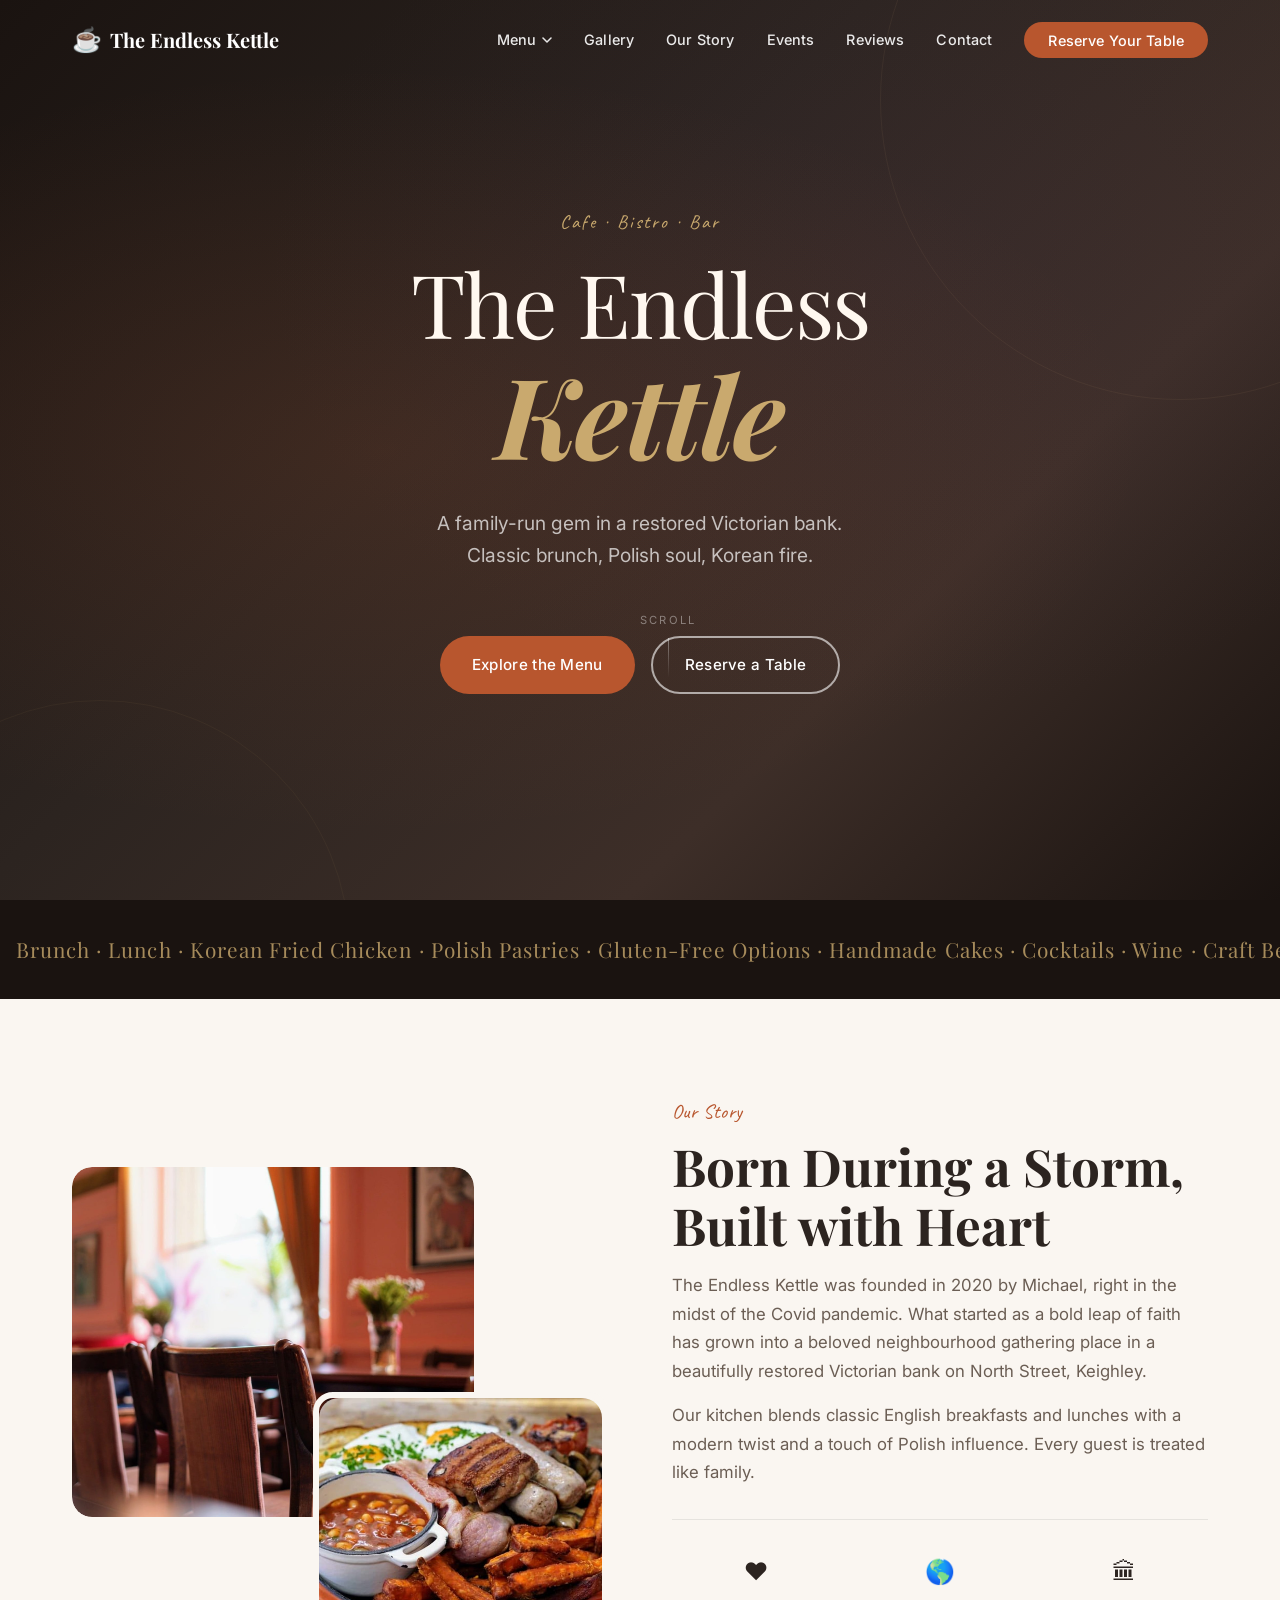
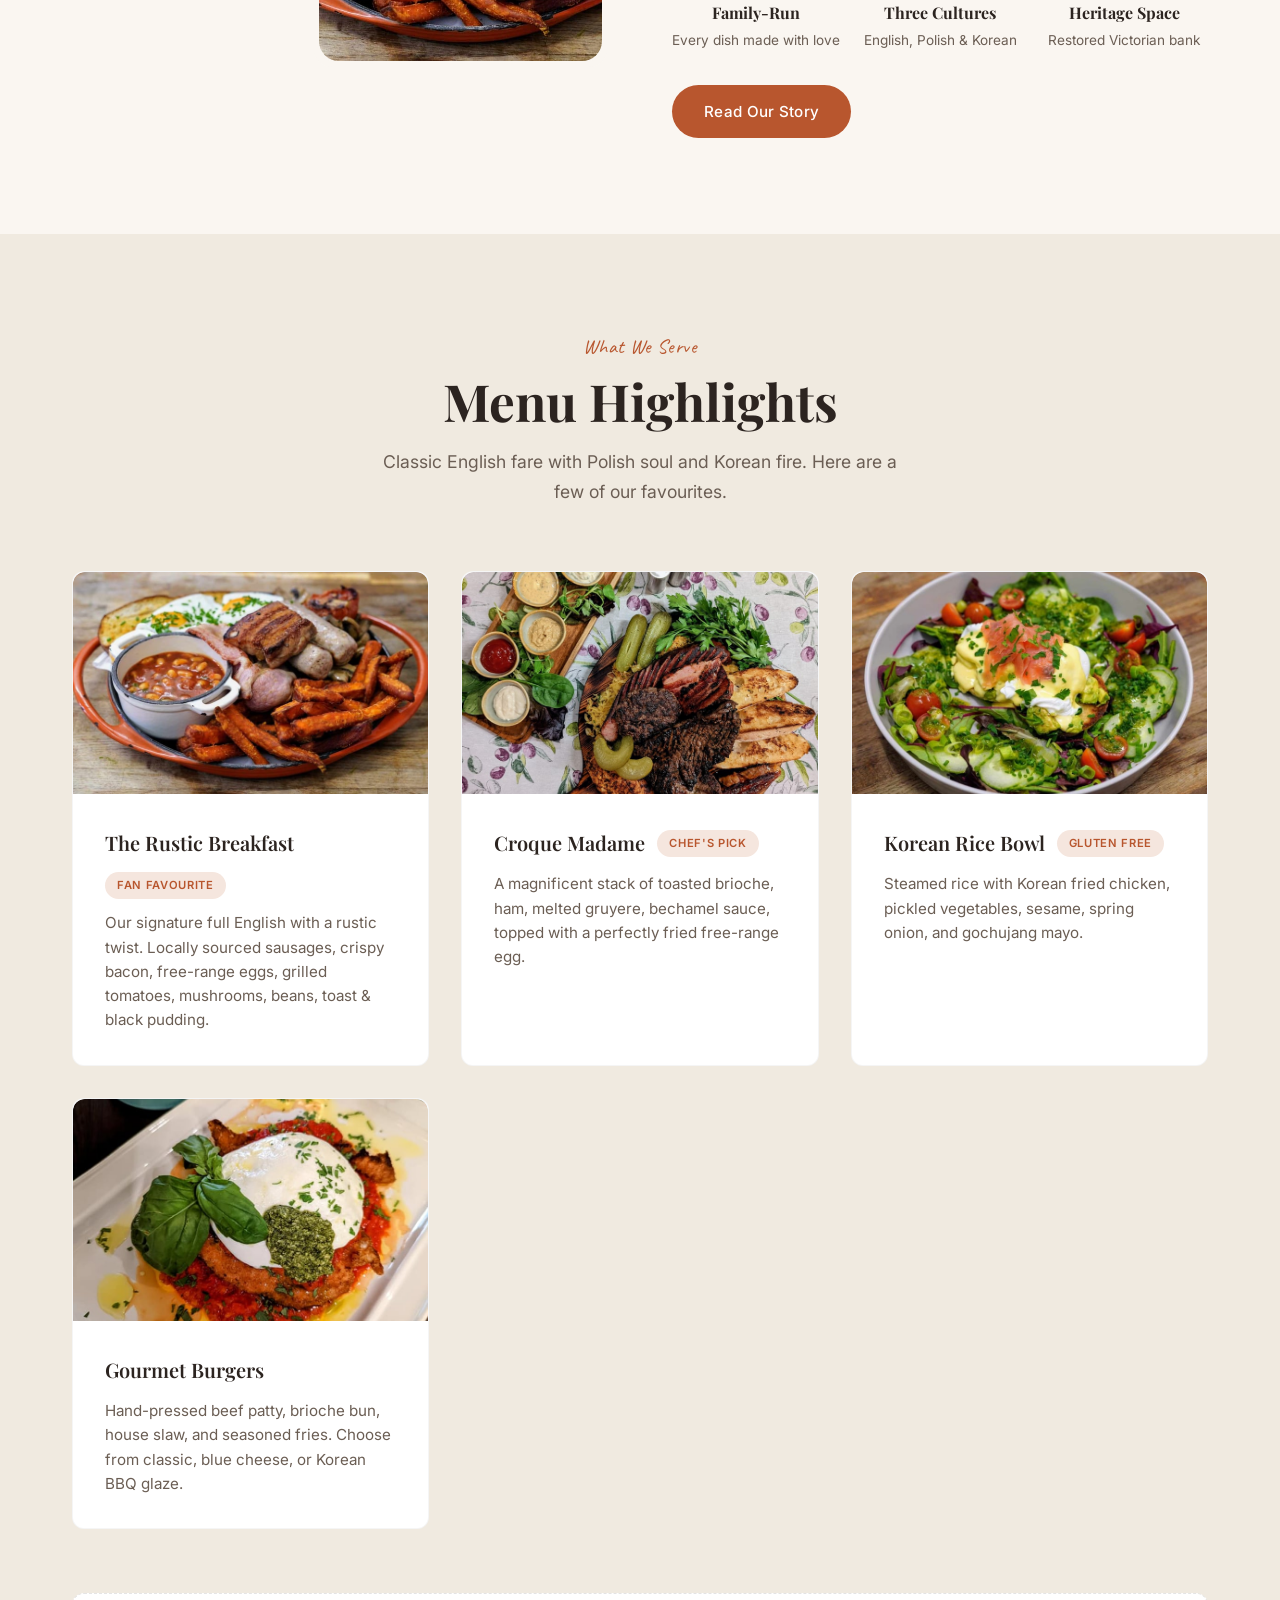
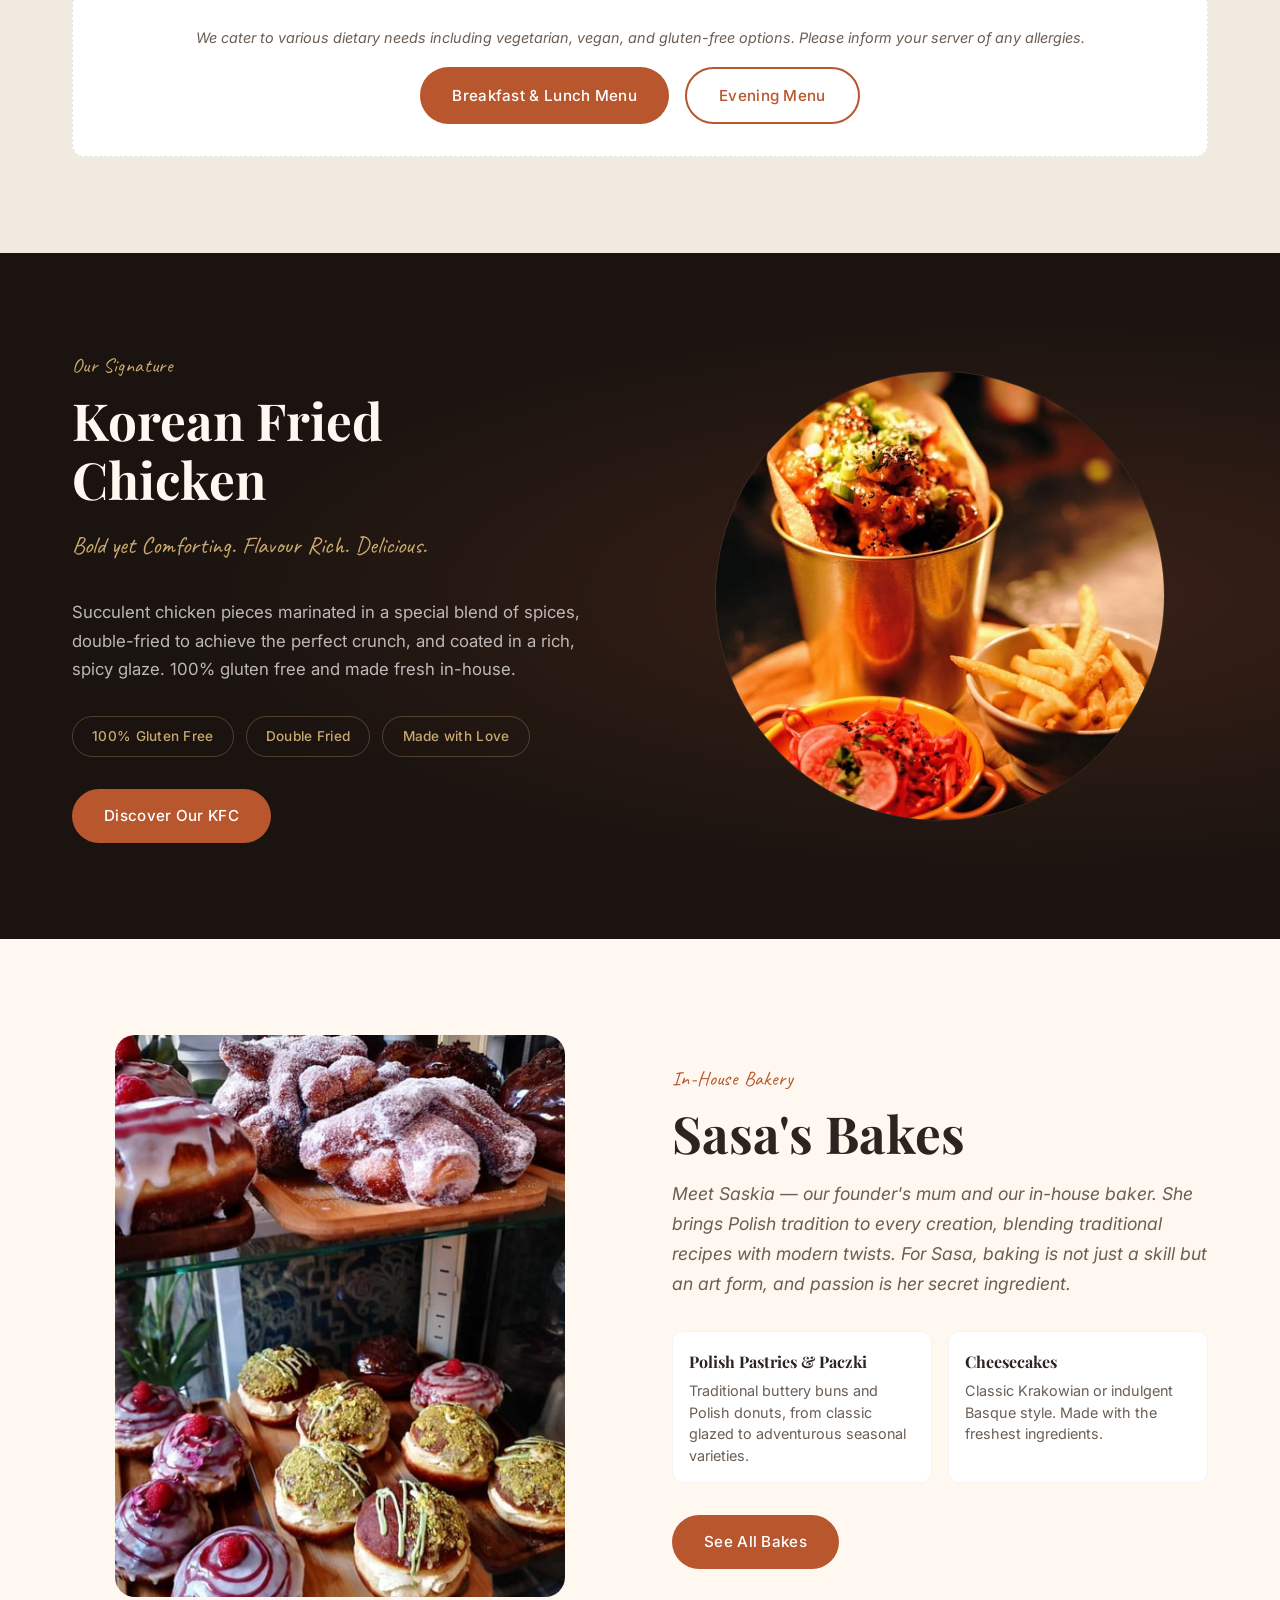
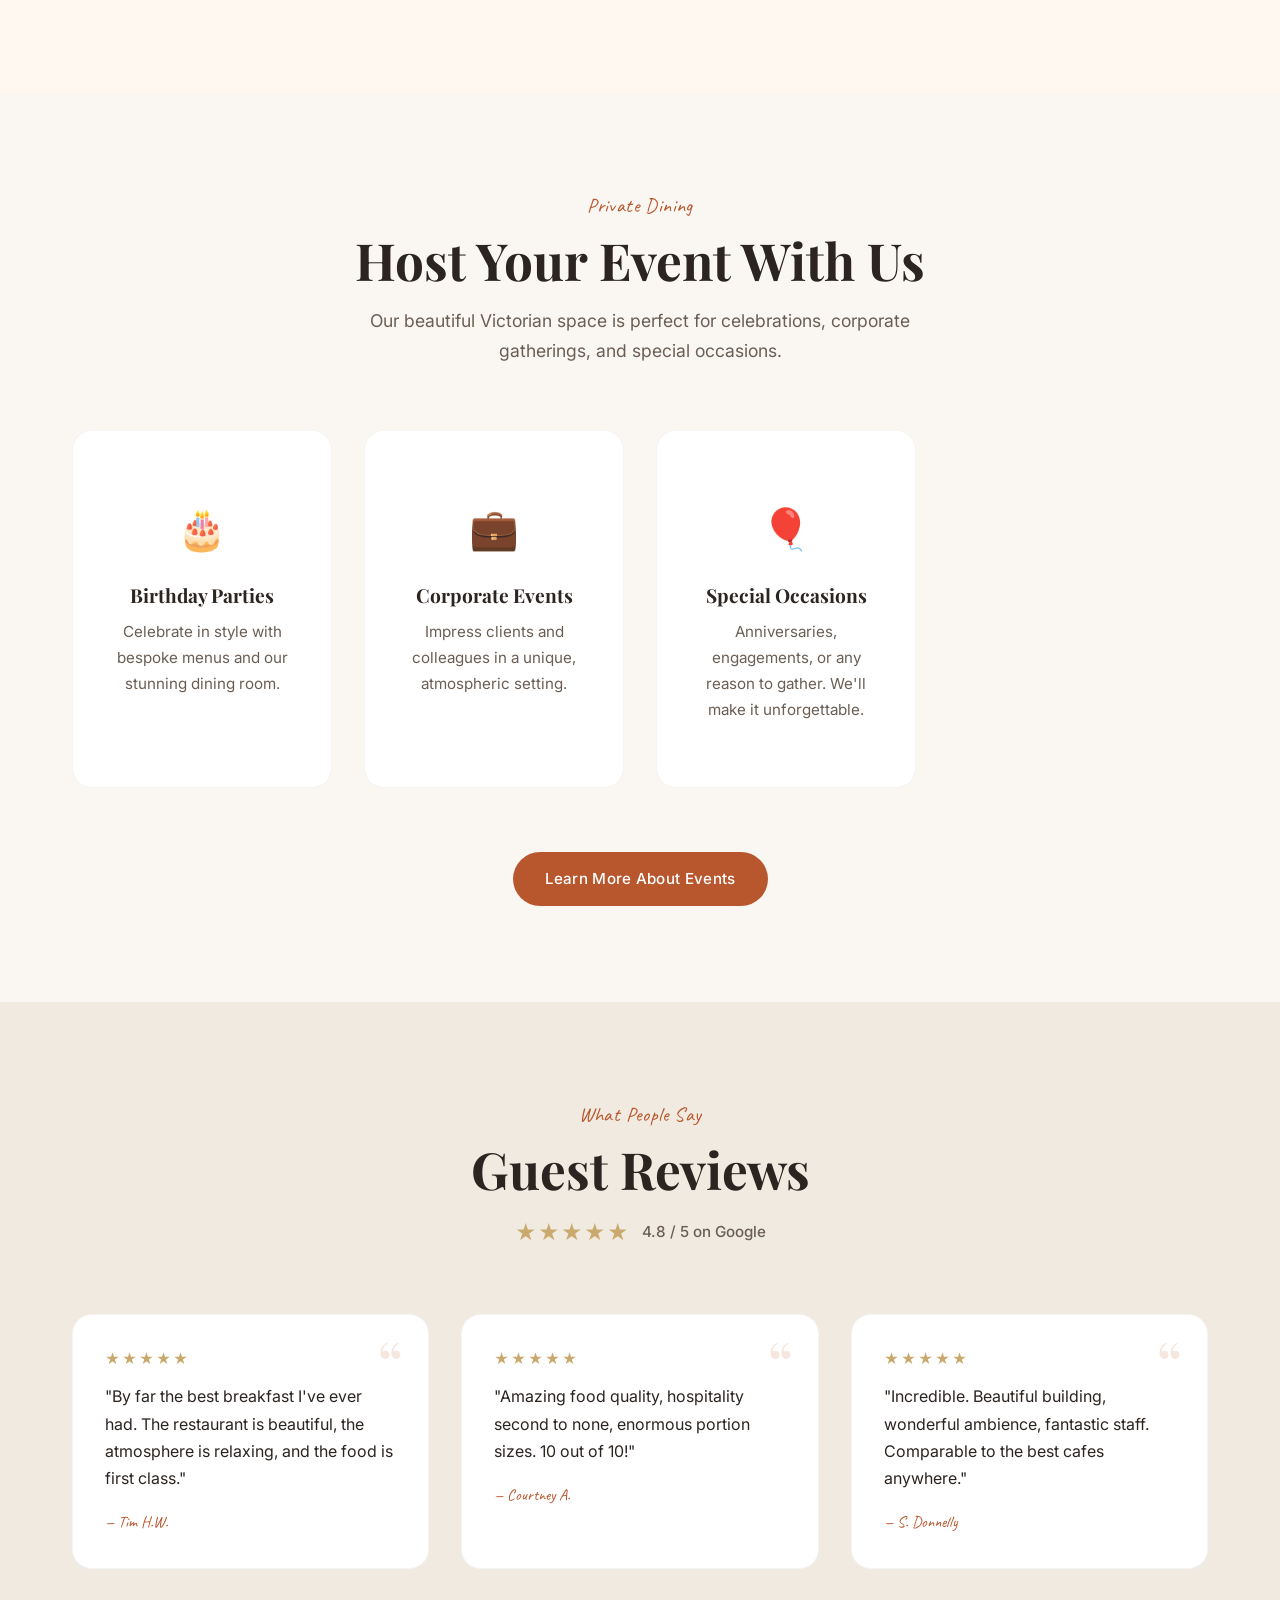
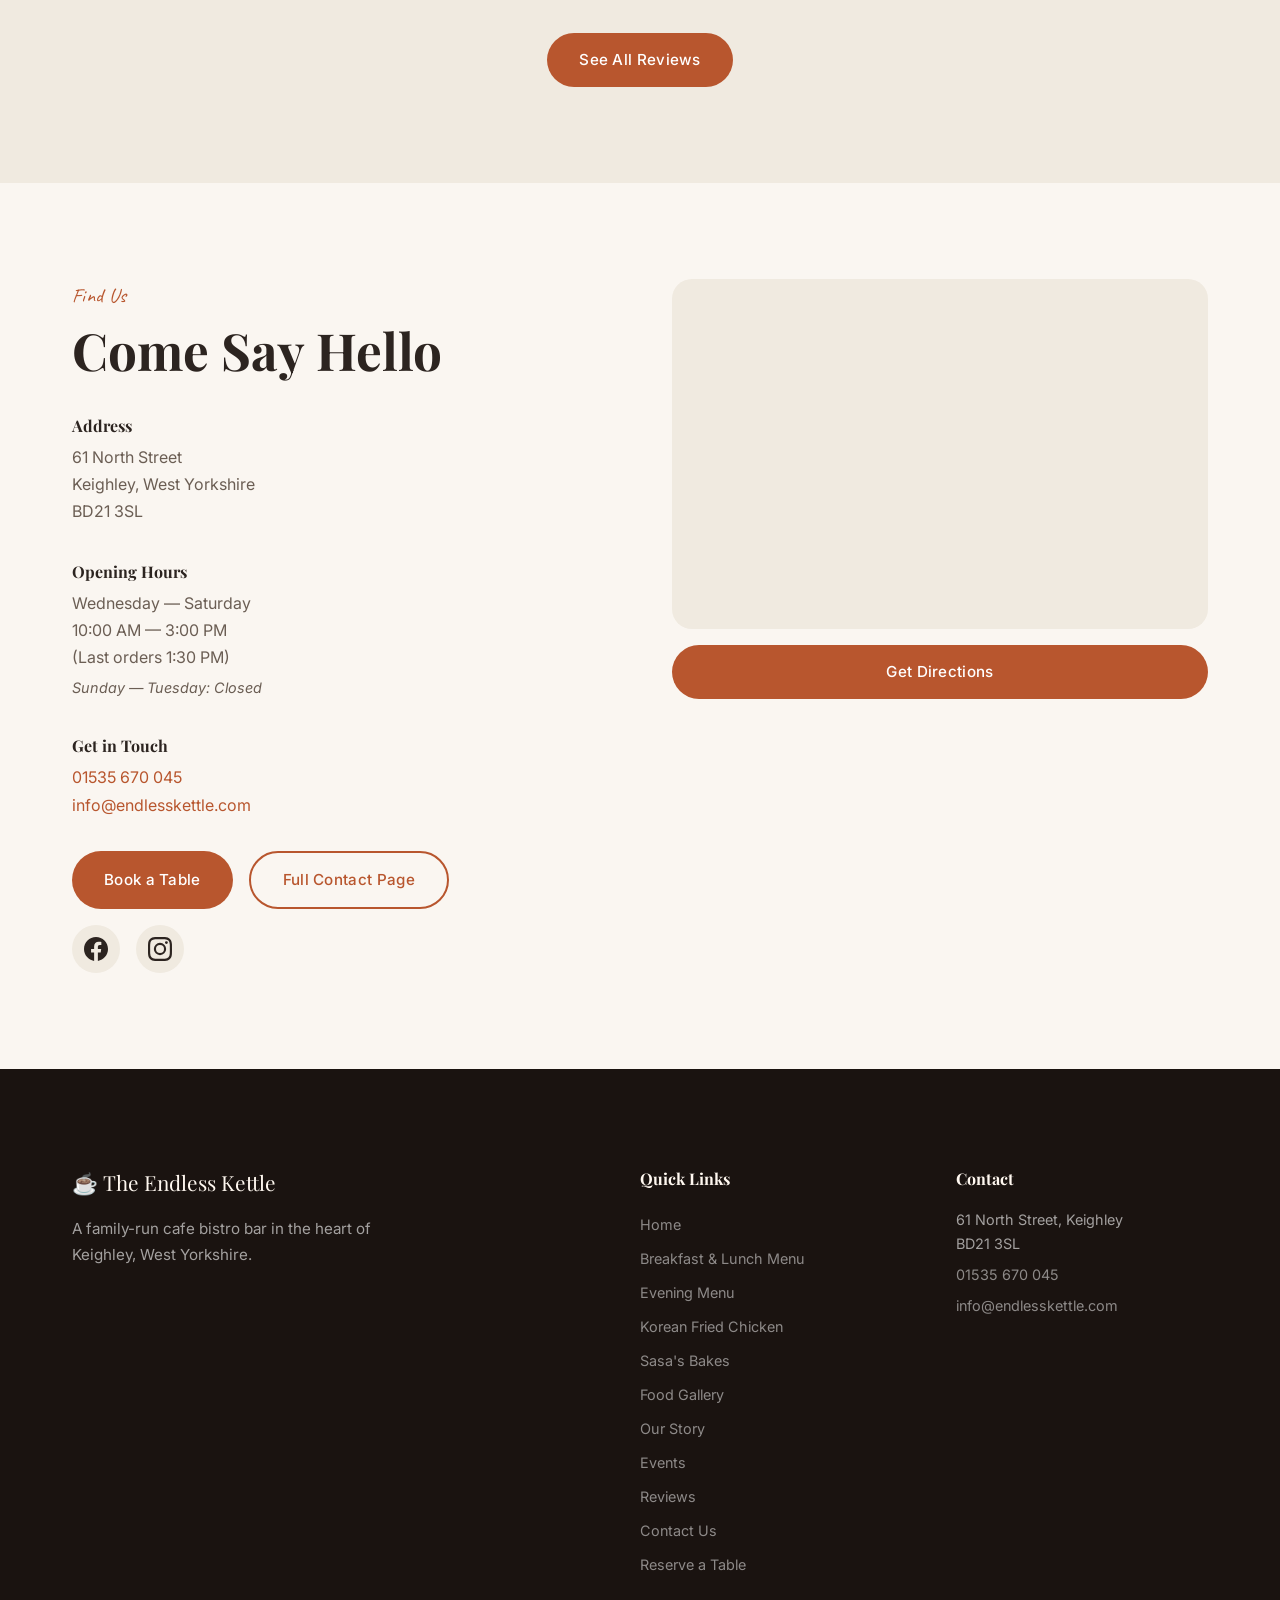
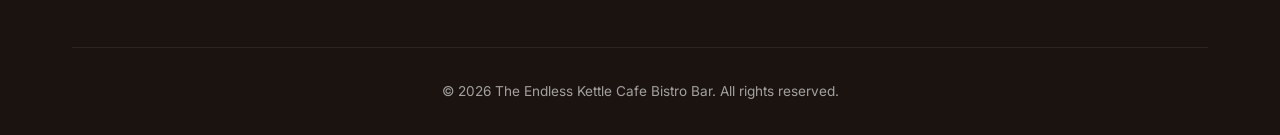
==== commit 8b7880e3: "Landing page improvements: add food images to menu cards, fix schema & copyright - Added food photos" ====
--- a/index.html
+++ b/index.html
@@ -8,7 +8,7 @@
   <link rel="preconnect" href="https://fonts.googleapis.com">
   <link rel="preconnect" href="https://fonts.gstatic.com" crossorigin>
   <link href="https://fonts.googleapis.com/css2?family=Playfair+Display:ital,wght@0,400;0,600;0,700;1,400&family=Inter:wght@300;400;500;600&family=Caveat:wght@400;600&display=swap" rel="stylesheet">
-  <link rel="stylesheet" href="styles.css?v=4">
+  <link rel="stylesheet" href="styles.css?v=5">
 
   <!-- Schema.org structured data -->
   <script type="application/ld+json">
@@ -16,7 +16,7 @@
     "@context": "https://schema.org",
     "@type": "Restaurant",
     "name": "The Endless Kettle Cafe Bistro Bar",
-    "image": "",
+    "image": "https://endless-kettle-website.vercel.app/images/hero-venue.jpg",
     "address": {
       "@type": "PostalAddress",
       "streetAddress": "61 North Street",
@@ -31,7 +31,7 @@
     "priceRange": "$$",
     "openingHoursSpecification": [
       { "@type": "OpeningHoursSpecification", "dayOfWeek": ["Wednesday","Thursday","Friday","Saturday"], "opens": "10:00", "closes": "15:00" },
-      { "@type": "OpeningHoursSpecification", "dayOfWeek": "Sunday", "opens": "10:00", "closes": "15:00" }
+      { "@type": "OpeningHoursSpecification", "dayOfWeek": ["Sunday","Monday","Tuesday"], "opens": "00:00", "closes": "00:00" }
     ],
     "aggregateRating": {
       "@type": "AggregateRating",
@@ -166,31 +166,43 @@
 
       <div class="menu__grid">
         <div class="menu__card" data-reveal>
-          <div class="menu__card-header">
-            <h3>The Rustic Breakfast</h3>
-            <span class="menu__card-tag">Fan Favourite</span>
-          </div>
-          <p>Our signature full English with a rustic twist. Locally sourced sausages, crispy bacon, free-range eggs, grilled tomatoes, mushrooms, beans, toast &amp; black pudding.</p>
+          <img src="images/gallery-1.jpg" alt="The Rustic Breakfast" loading="lazy" class="menu__card-img">
+          <div class="menu__card-body">
+            <div class="menu__card-header">
+              <h3>The Rustic Breakfast</h3>
+              <span class="menu__card-tag">Fan Favourite</span>
+            </div>
+            <p>Our signature full English with a rustic twist. Locally sourced sausages, crispy bacon, free-range eggs, grilled tomatoes, mushrooms, beans, toast &amp; black pudding.</p>
+          </div>
         </div>
         <div class="menu__card" data-reveal>
-          <div class="menu__card-header">
-            <h3>Croque Madame</h3>
-            <span class="menu__card-tag">Chef's Pick</span>
-          </div>
-          <p>A magnificent stack of toasted brioche, ham, melted gruyere, bechamel sauce, topped with a perfectly fried free-range egg.</p>
+          <img src="images/gallery-4.jpg" alt="Croque Madame" loading="lazy" class="menu__card-img">
+          <div class="menu__card-body">
+            <div class="menu__card-header">
+              <h3>Croque Madame</h3>
+              <span class="menu__card-tag">Chef's Pick</span>
+            </div>
+            <p>A magnificent stack of toasted brioche, ham, melted gruyere, bechamel sauce, topped with a perfectly fried free-range egg.</p>
+          </div>
         </div>
         <div class="menu__card" data-reveal>
-          <div class="menu__card-header">
-            <h3>Korean Rice Bowl</h3>
-            <span class="menu__card-tag">Gluten Free</span>
-          </div>
-          <p>Steamed rice with Korean fried chicken, pickled vegetables, sesame, spring onion, and gochujang mayo.</p>
+          <img src="images/gallery-2.jpg" alt="Korean Rice Bowl" loading="lazy" class="menu__card-img">
+          <div class="menu__card-body">
+            <div class="menu__card-header">
+              <h3>Korean Rice Bowl</h3>
+              <span class="menu__card-tag">Gluten Free</span>
+            </div>
+            <p>Steamed rice with Korean fried chicken, pickled vegetables, sesame, spring onion, and gochujang mayo.</p>
+          </div>
         </div>
         <div class="menu__card" data-reveal>
-          <div class="menu__card-header">
-            <h3>Gourmet Burgers</h3>
-          </div>
-          <p>Hand-pressed beef patty, brioche bun, house slaw, and seasoned fries. Choose from classic, blue cheese, or Korean BBQ glaze.</p>
+          <img src="images/gallery-10.jpg" alt="Gourmet Burgers" loading="lazy" class="menu__card-img">
+          <div class="menu__card-body">
+            <div class="menu__card-header">
+              <h3>Gourmet Burgers</h3>
+            </div>
+            <p>Hand-pressed beef patty, brioche bun, house slaw, and seasoned fries. Choose from classic, blue cheese, or Korean BBQ glaze.</p>
+          </div>
         </div>
       </div>
 
@@ -415,11 +427,11 @@
         </div>
       </div>
       <div class="footer__bottom">
-        <p>&copy; 2025 The Endless Kettle Cafe Bistro Bar. All rights reserved.</p>
+        <p>&copy; 2026 The Endless Kettle Cafe Bistro Bar. All rights reserved.</p>
       </div>
     </div>
   </footer>
 
-  <script src="script.js?v=4"></script>
+  <script src="script.js?v=5"></script>
 </body>
 </html>
--- a/styles.css
+++ b/styles.css
@@ -218,6 +218,24 @@
 
 .placeholder-icon--large {
   font-size: 6rem;
+}
+
+/* ── MENU CARD IMAGE STYLES ──────────────────────────────── */
+.menu__card-img {
+  width: 100%;
+  aspect-ratio: 16/10;
+  object-fit: cover;
+  border-radius: var(--radius) var(--radius) 0 0;
+  display: block;
+}
+
+.menu__card-body {
+  padding: var(--space-md);
+}
+
+.menu__card:has(.menu__card-img) {
+  padding: 0;
+  overflow: hidden;
 }
 
 /* ── REAL IMAGE STYLES ─────────────────────────────────── */
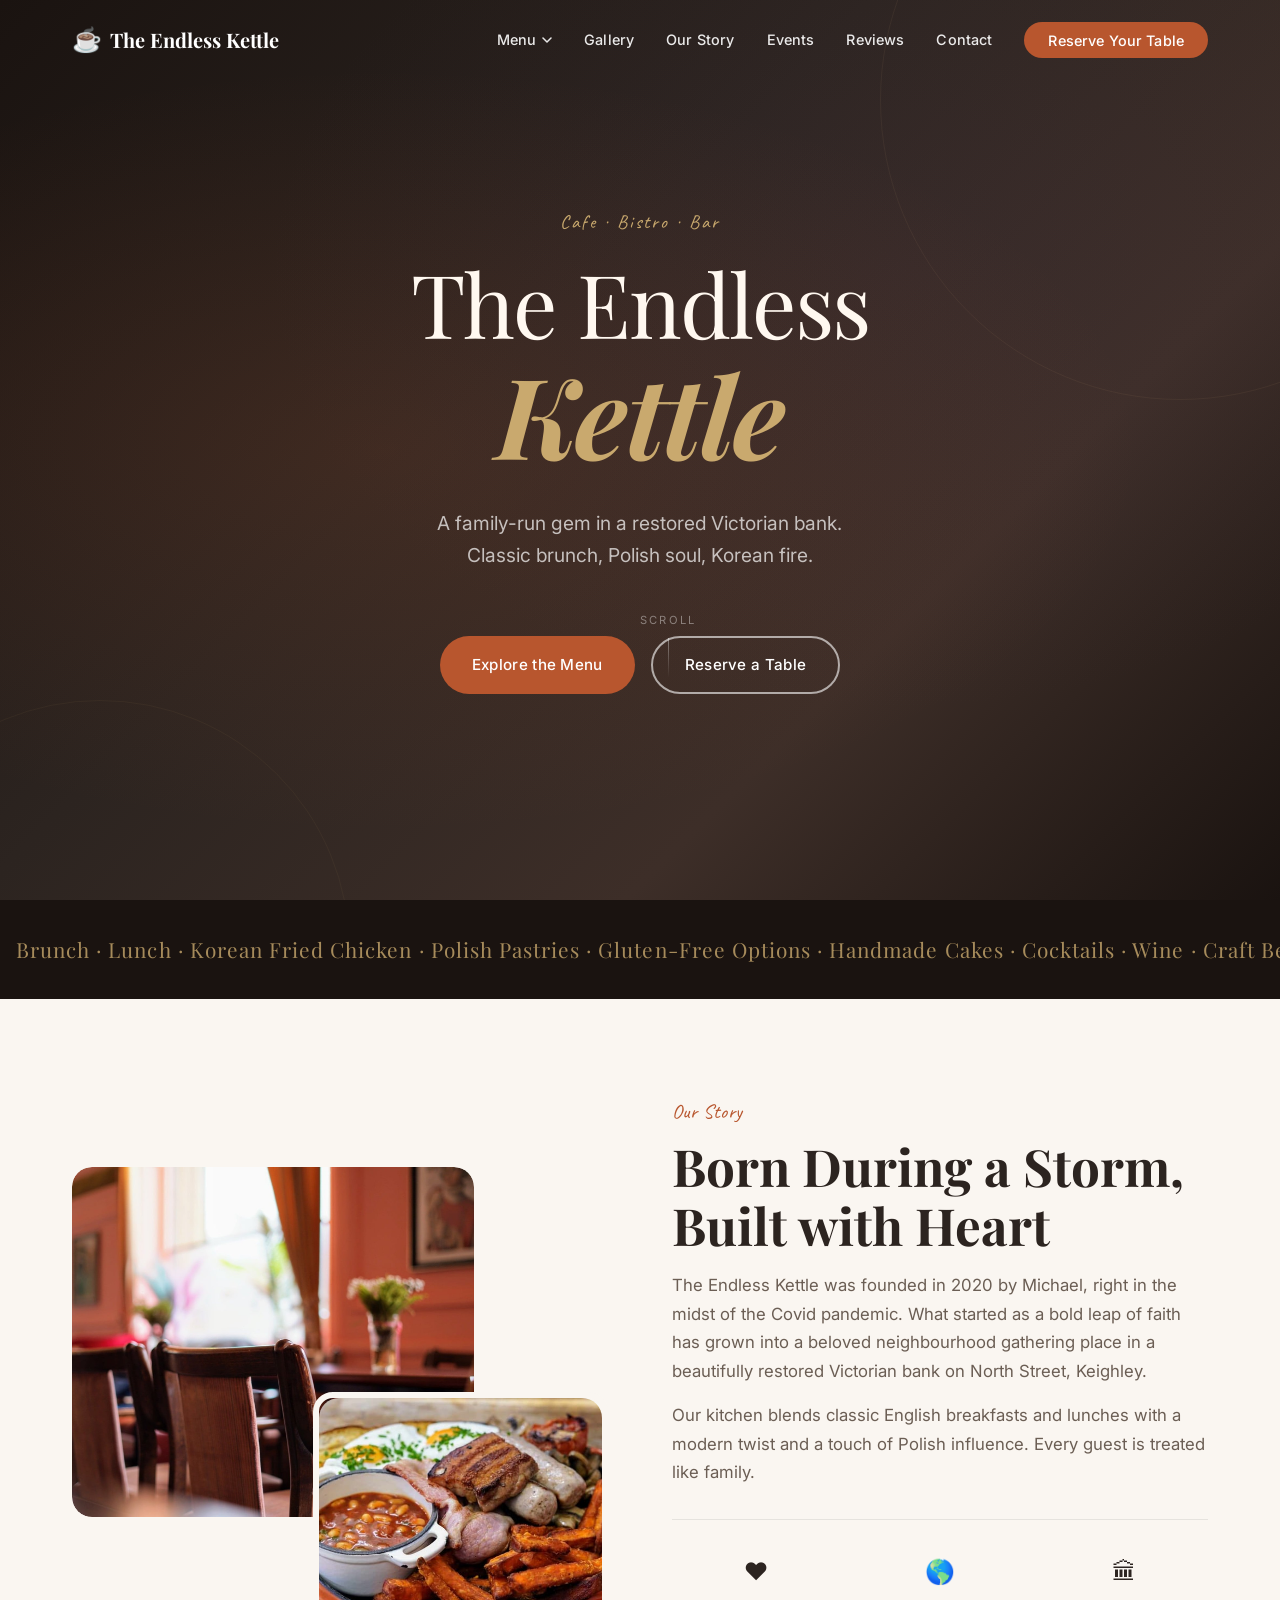
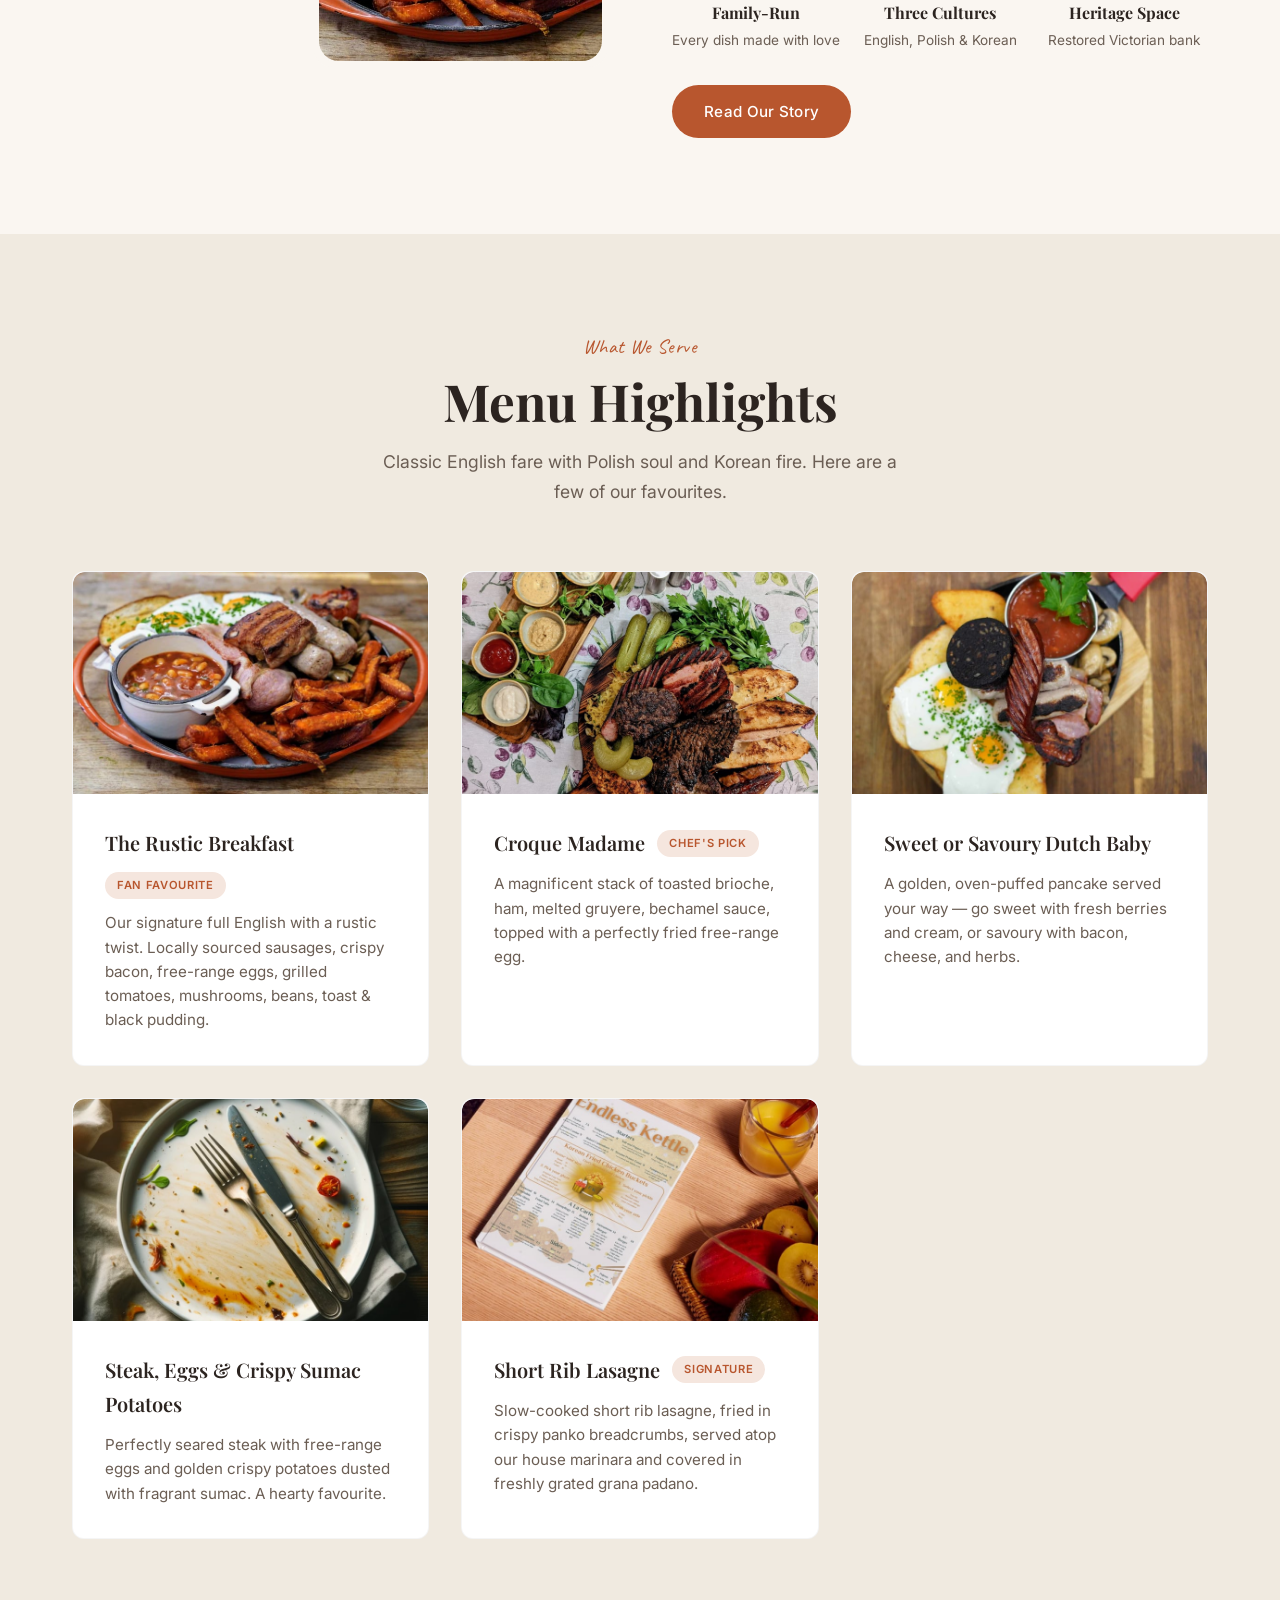
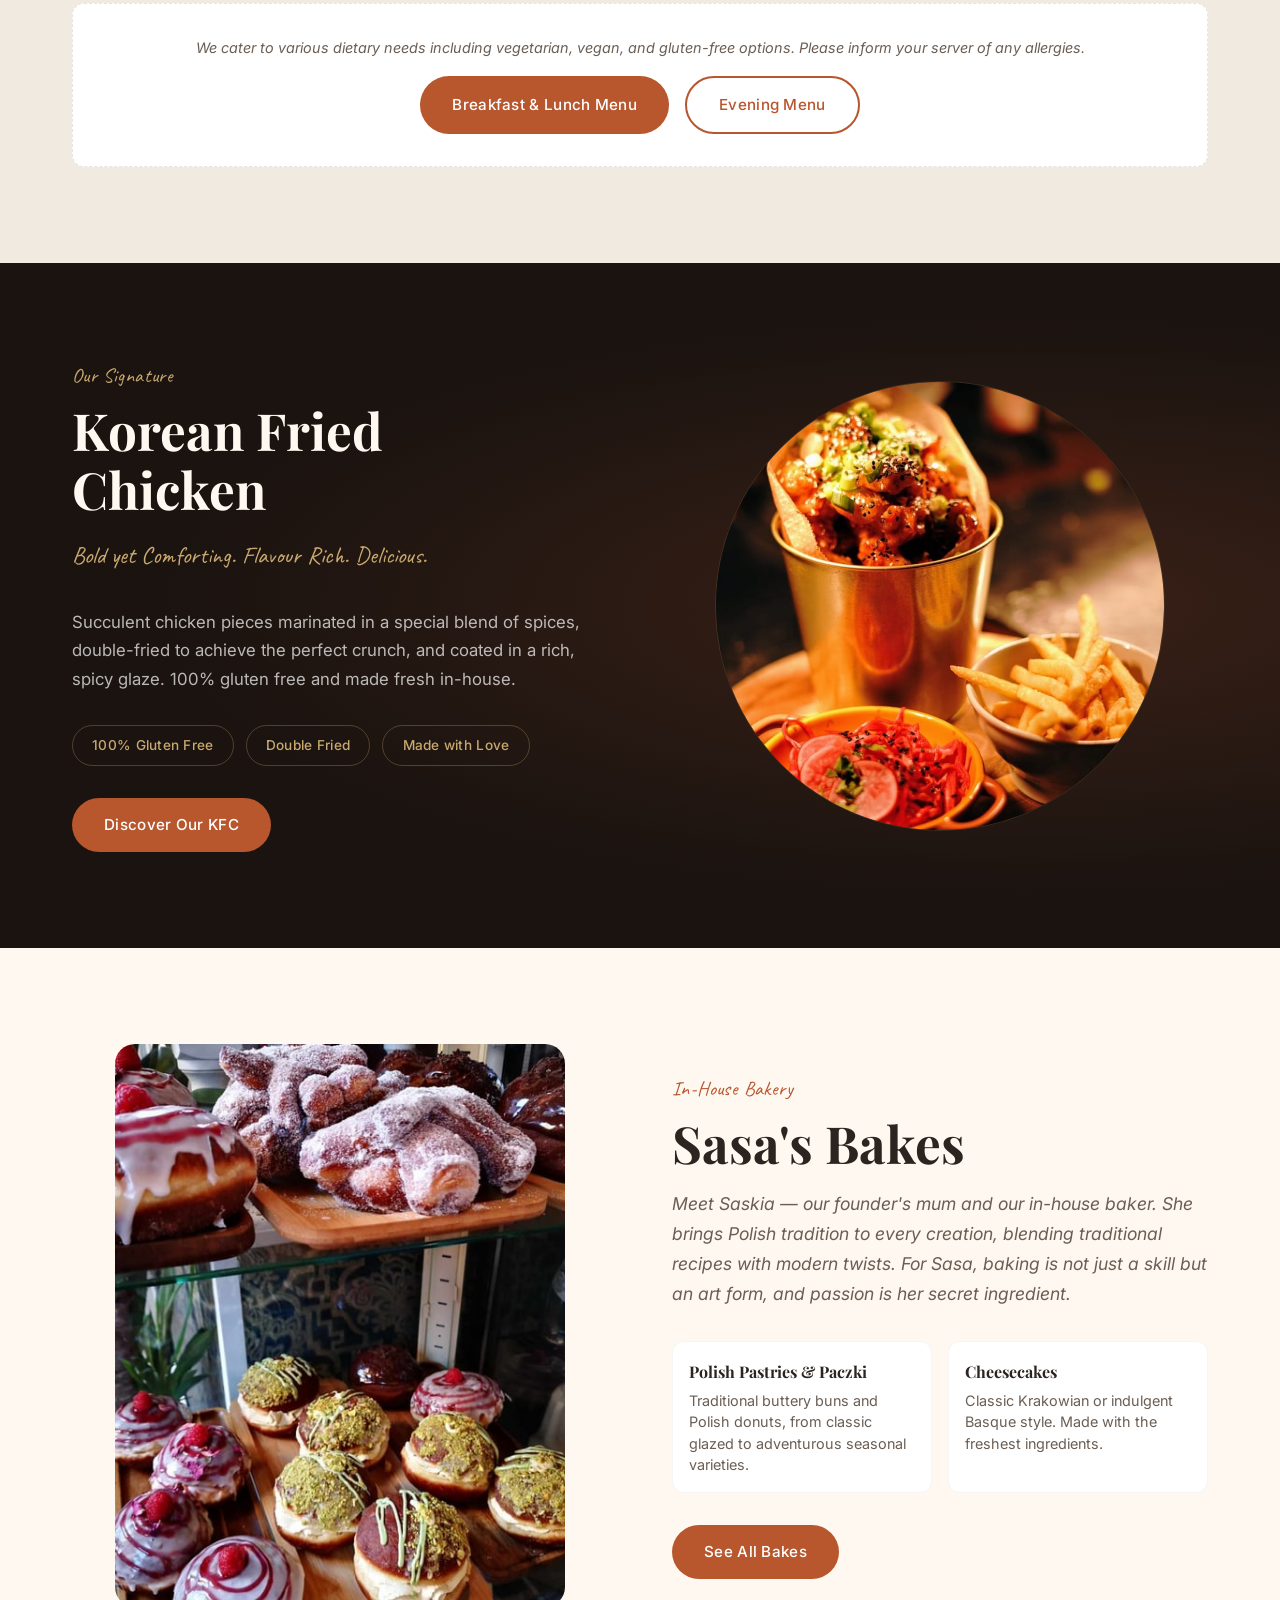
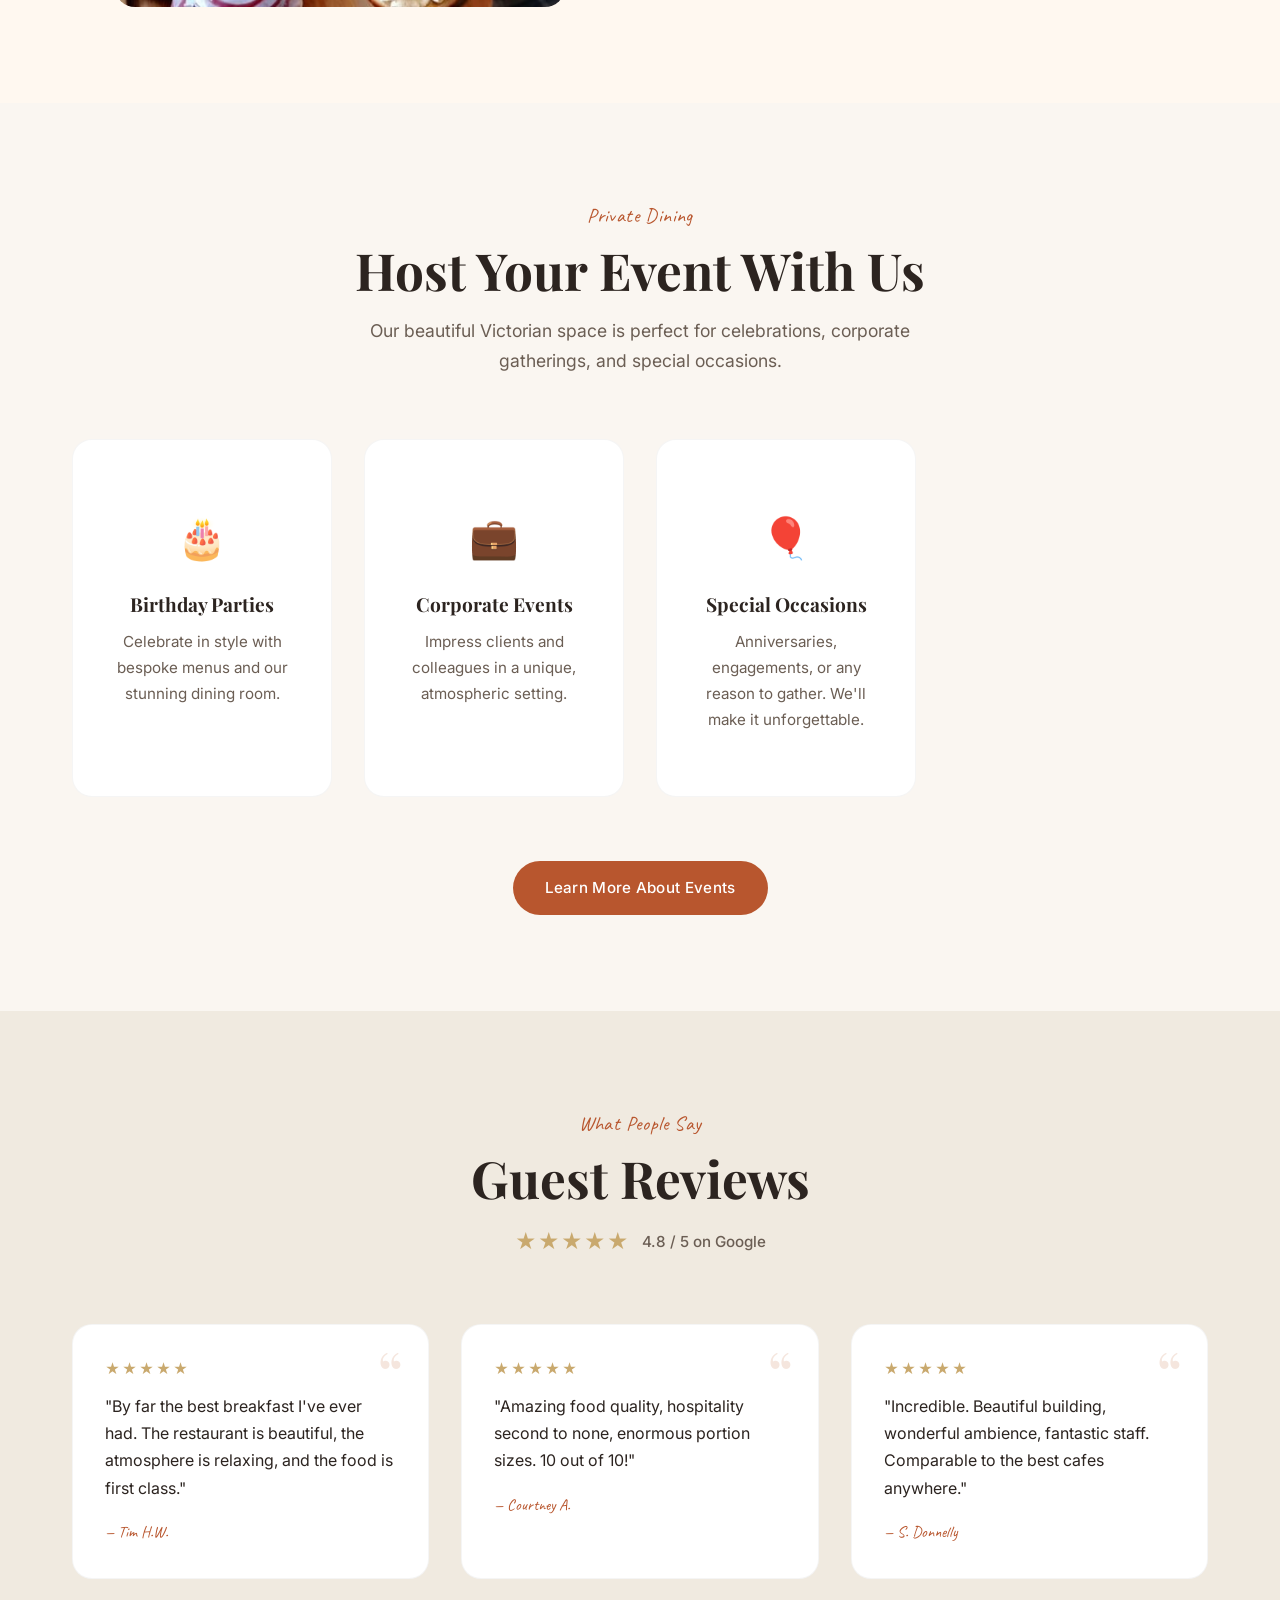
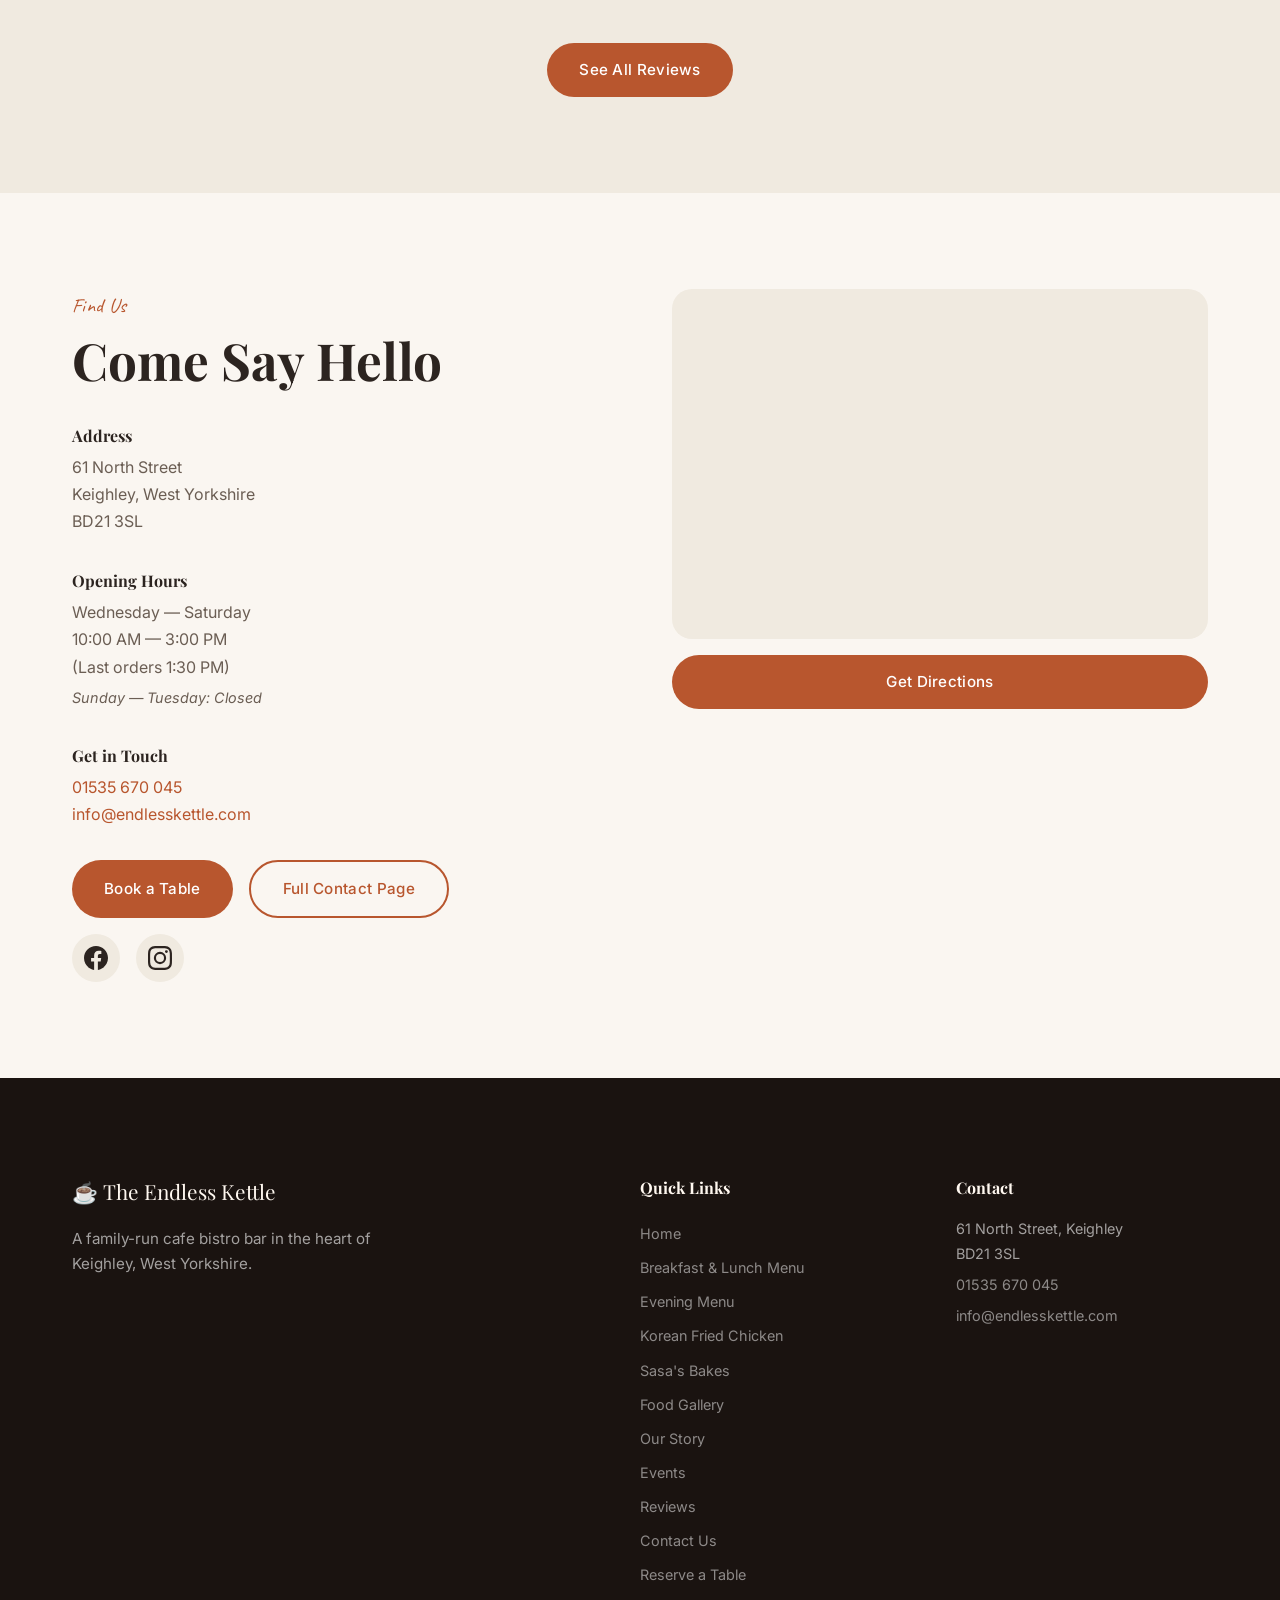
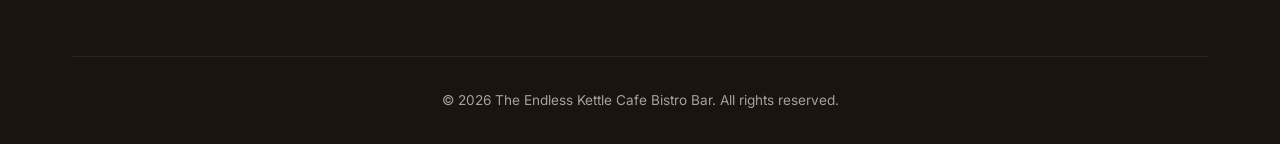
==== commit 0c912e4c: "Update Menu Highlights with actual dishes - Keep Rustic Breakfast (correct photo) and Croque Madame " ====
--- a/index.html
+++ b/index.html
@@ -186,22 +186,31 @@
           </div>
         </div>
         <div class="menu__card" data-reveal>
-          <img src="images/gallery-2.jpg" alt="Korean Rice Bowl" loading="lazy" class="menu__card-img">
+          <img src="images/gallery-3.jpg" alt="Sweet or Savoury Dutch Baby" loading="lazy" class="menu__card-img">
           <div class="menu__card-body">
             <div class="menu__card-header">
-              <h3>Korean Rice Bowl</h3>
-              <span class="menu__card-tag">Gluten Free</span>
-            </div>
-            <p>Steamed rice with Korean fried chicken, pickled vegetables, sesame, spring onion, and gochujang mayo.</p>
+              <h3>Sweet or Savoury Dutch Baby</h3>
+            </div>
+            <p>A golden, oven-puffed pancake served your way — go sweet with fresh berries and cream, or savoury with bacon, cheese, and herbs.</p>
           </div>
         </div>
         <div class="menu__card" data-reveal>
-          <img src="images/gallery-10.jpg" alt="Gourmet Burgers" loading="lazy" class="menu__card-img">
+          <img src="images/food-3.jpg" alt="Steak, Eggs &amp; Crispy Sumac Potatoes" loading="lazy" class="menu__card-img">
           <div class="menu__card-body">
             <div class="menu__card-header">
-              <h3>Gourmet Burgers</h3>
-            </div>
-            <p>Hand-pressed beef patty, brioche bun, house slaw, and seasoned fries. Choose from classic, blue cheese, or Korean BBQ glaze.</p>
+              <h3>Steak, Eggs &amp; Crispy Sumac Potatoes</h3>
+            </div>
+            <p>Perfectly seared steak with free-range eggs and golden crispy potatoes dusted with fragrant sumac. A hearty favourite.</p>
+          </div>
+        </div>
+        <div class="menu__card" data-reveal>
+          <img src="images/food-2.jpg" alt="Signature Short Rib Lasagne" loading="lazy" class="menu__card-img">
+          <div class="menu__card-body">
+            <div class="menu__card-header">
+              <h3>Short Rib Lasagne</h3>
+              <span class="menu__card-tag">Signature</span>
+            </div>
+            <p>Slow-cooked short rib lasagne, fried in crispy panko breadcrumbs, served atop our house marinara and covered in freshly grated grana padano.</p>
           </div>
         </div>
       </div>
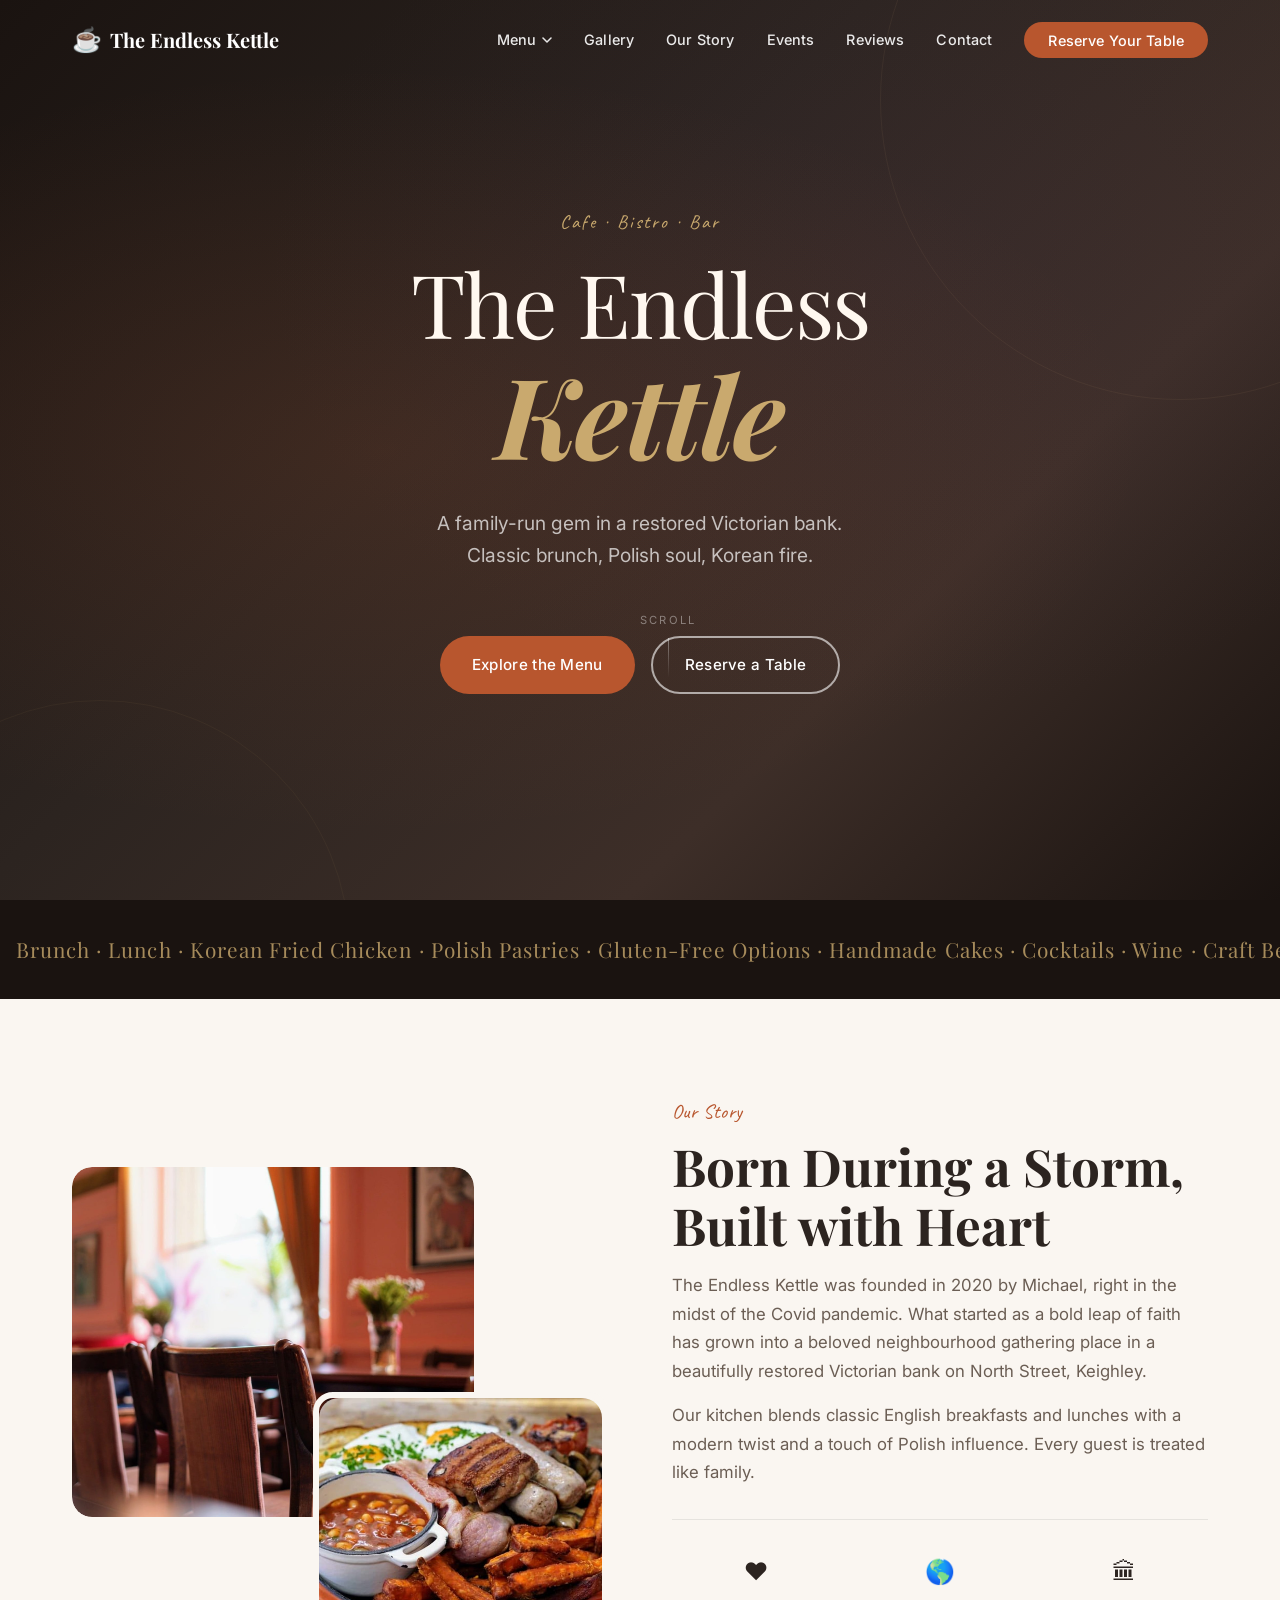
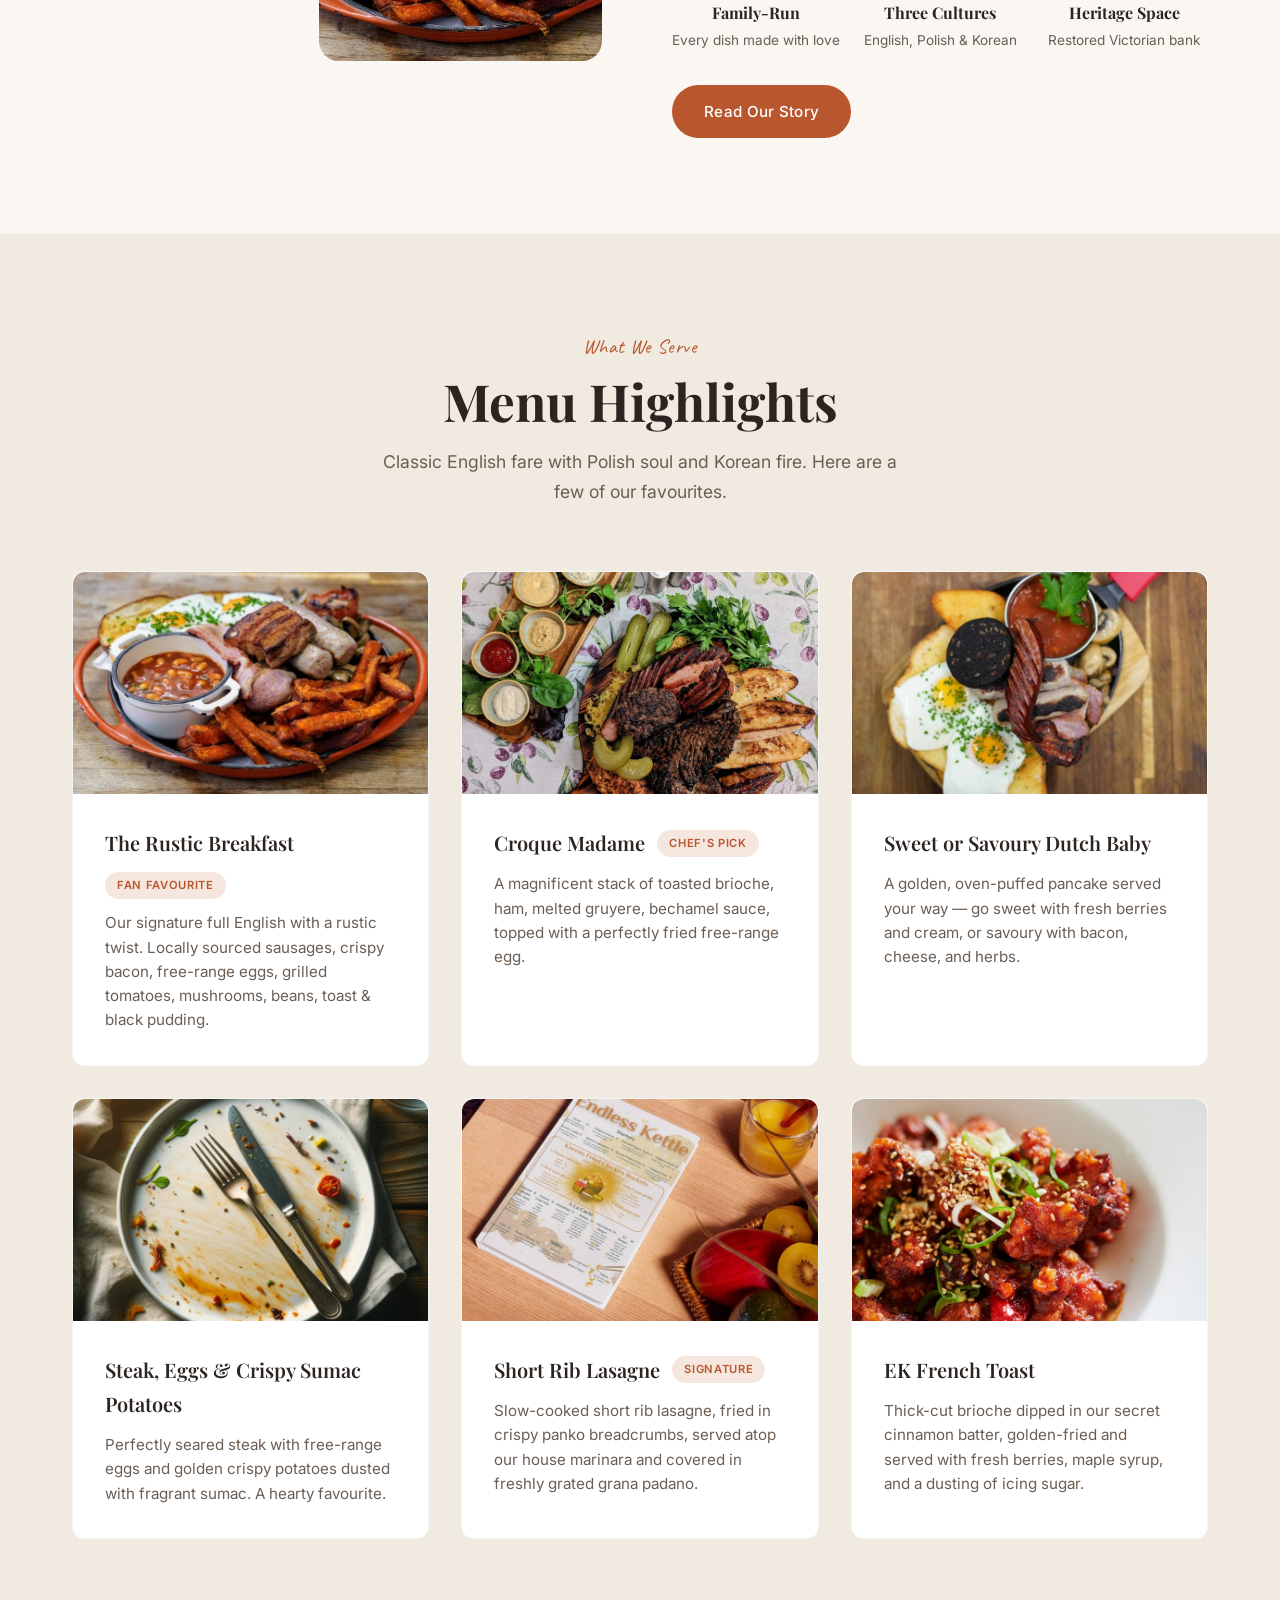
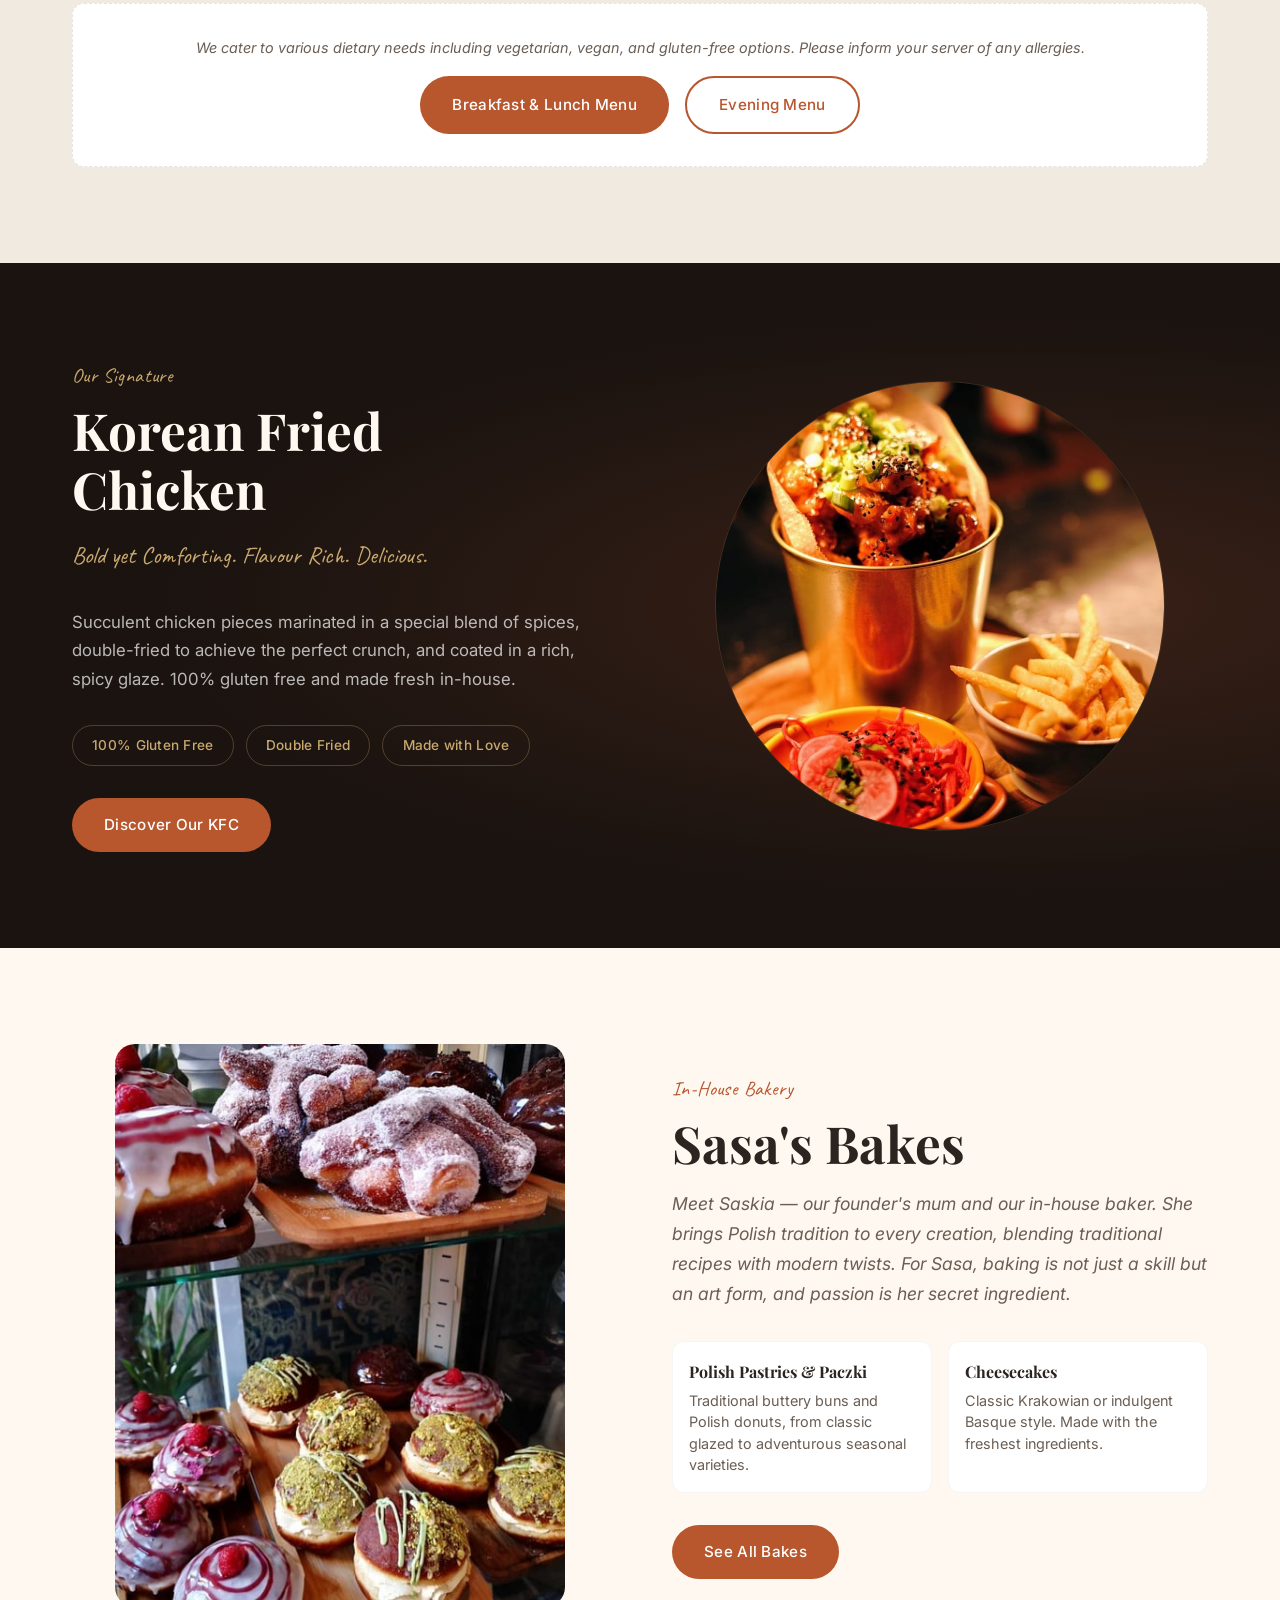
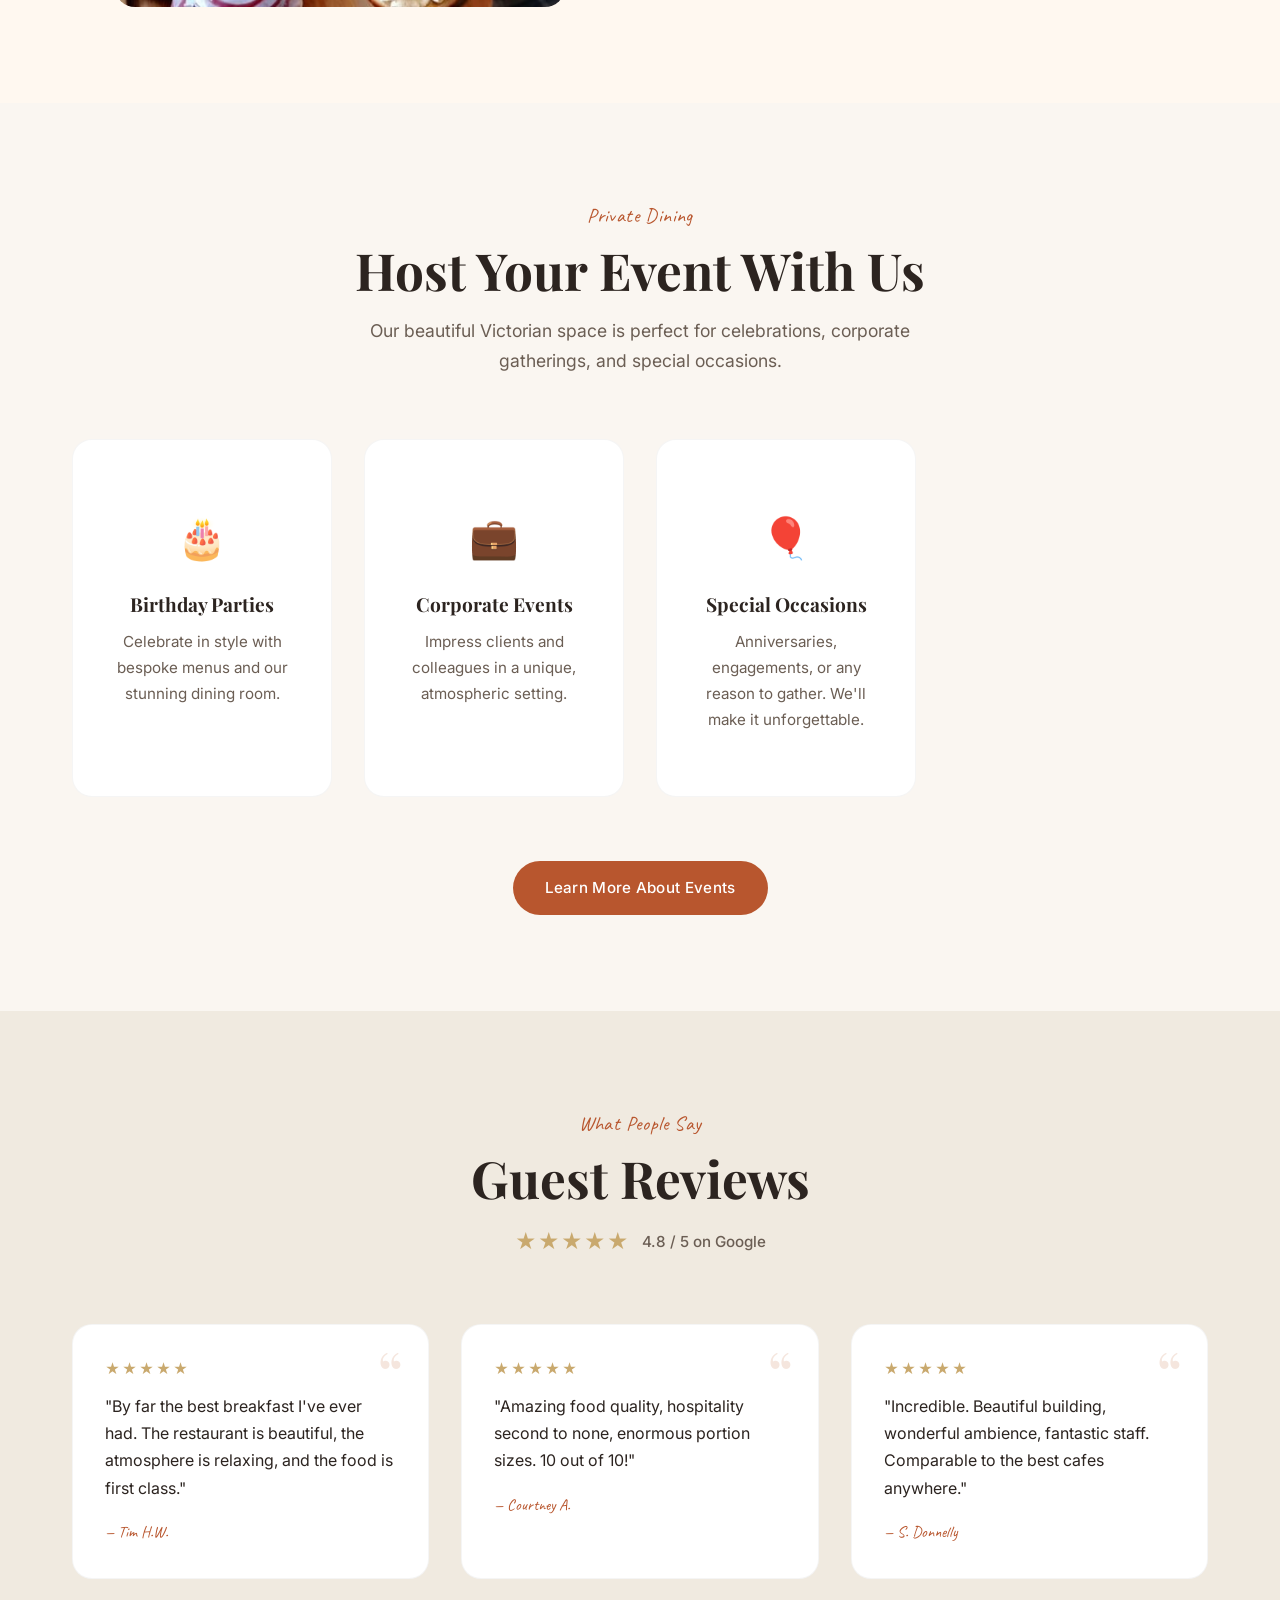
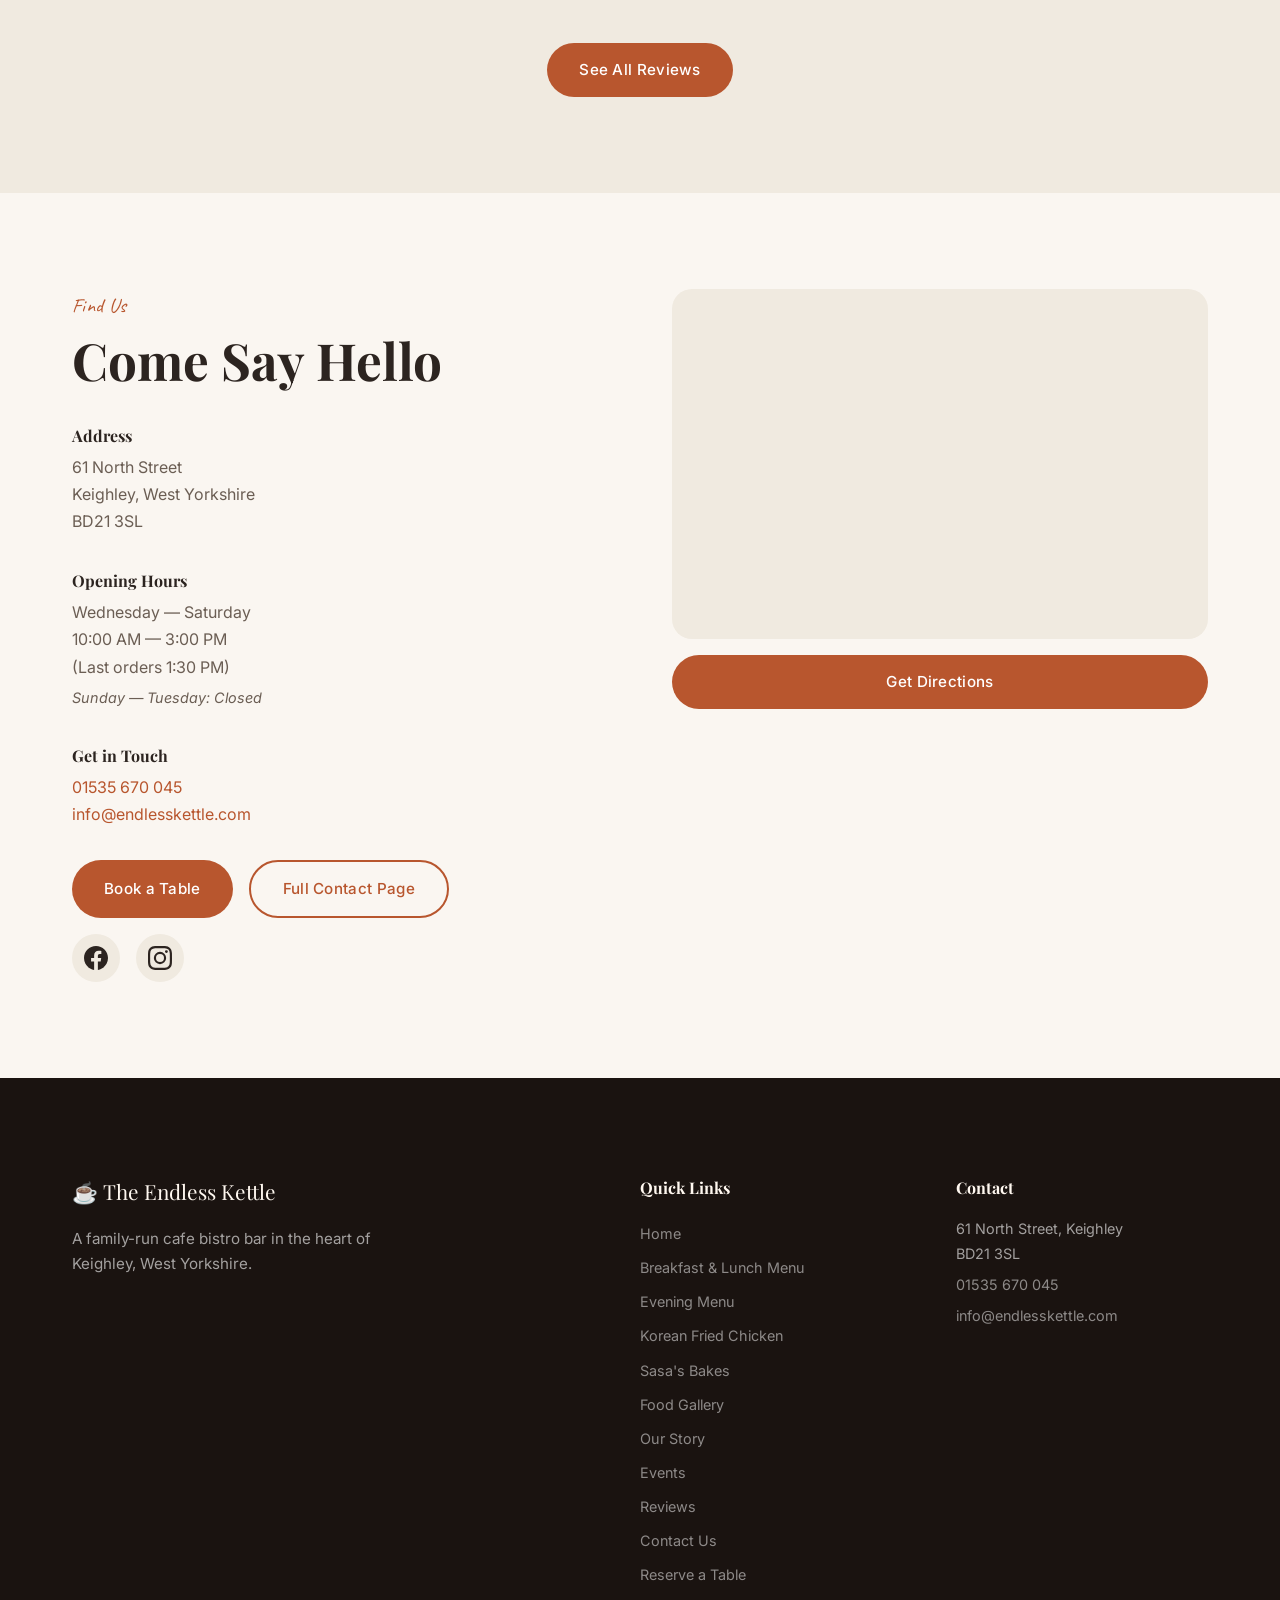
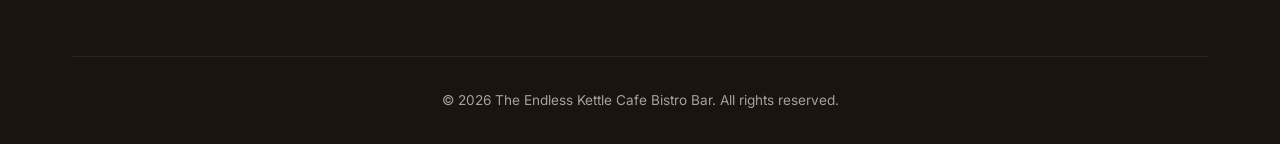
==== commit d1f83ea3: "Add EK French Toast as 6th Menu Highlight card Co-Authored-By: Claude Opus 4.6 <noreply@anthropic.co" ====
--- a/index.html
+++ b/index.html
@@ -213,6 +213,15 @@
             <p>Slow-cooked short rib lasagne, fried in crispy panko breadcrumbs, served atop our house marinara and covered in freshly grated grana padano.</p>
           </div>
         </div>
+        <div class="menu__card" data-reveal>
+          <img src="images/food-4.jpg" alt="EK French Toast" loading="lazy" class="menu__card-img">
+          <div class="menu__card-body">
+            <div class="menu__card-header">
+              <h3>EK French Toast</h3>
+            </div>
+            <p>Thick-cut brioche dipped in our secret cinnamon batter, golden-fried and served with fresh berries, maple syrup, and a dusting of icing sugar.</p>
+          </div>
+        </div>
       </div>
 
       <div class="menu__note" data-reveal>
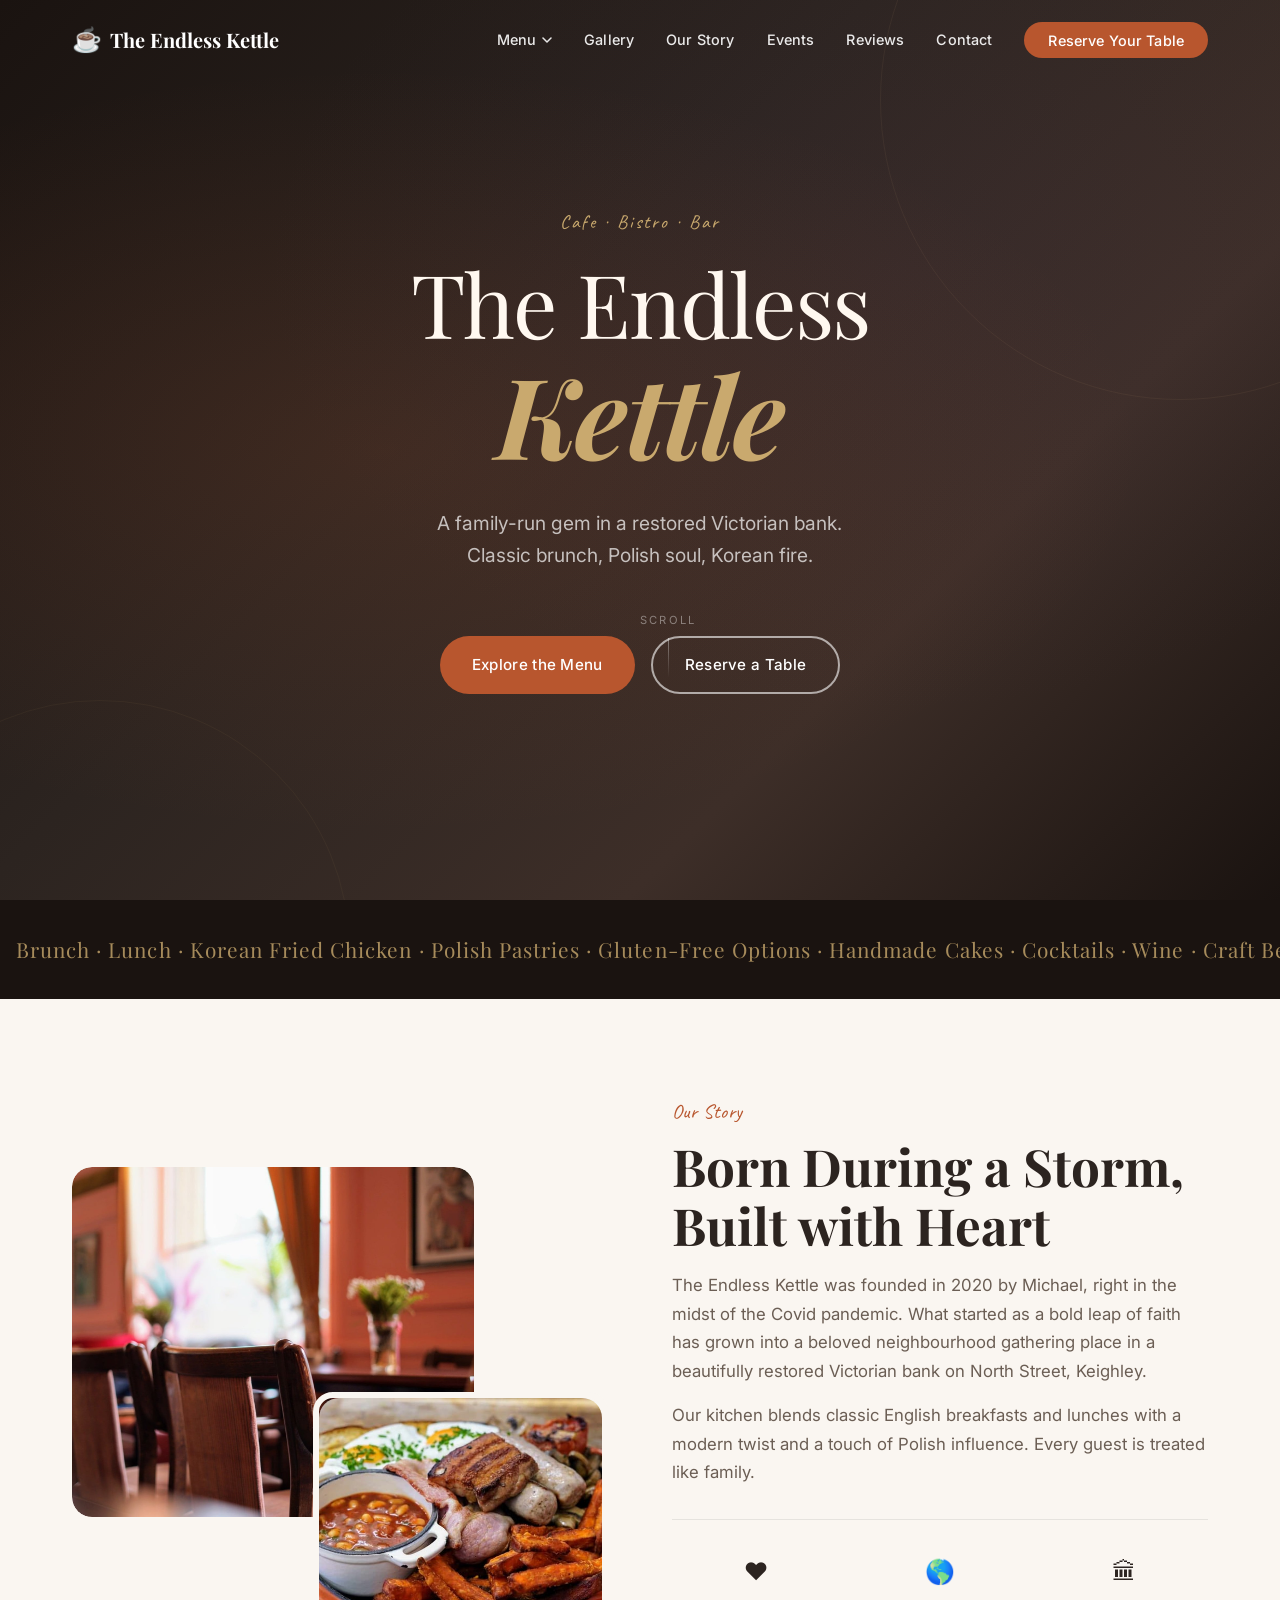
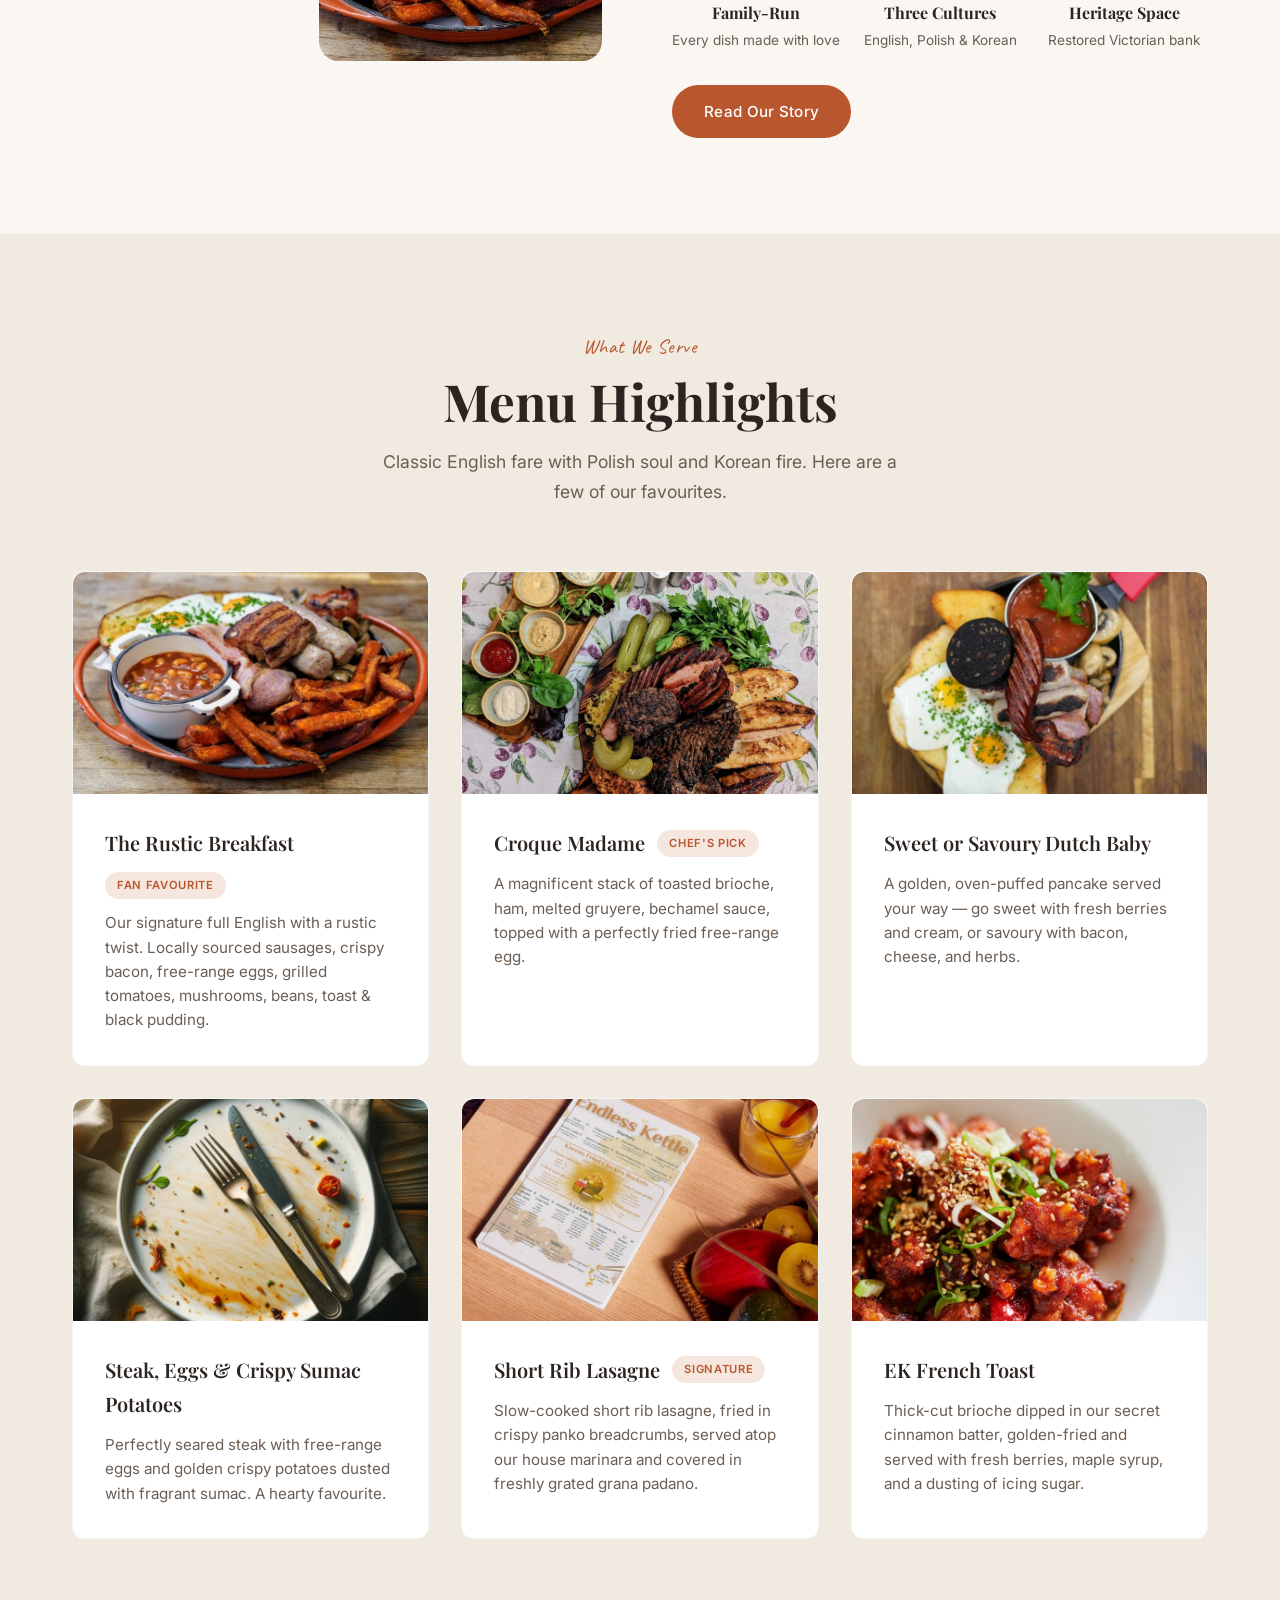
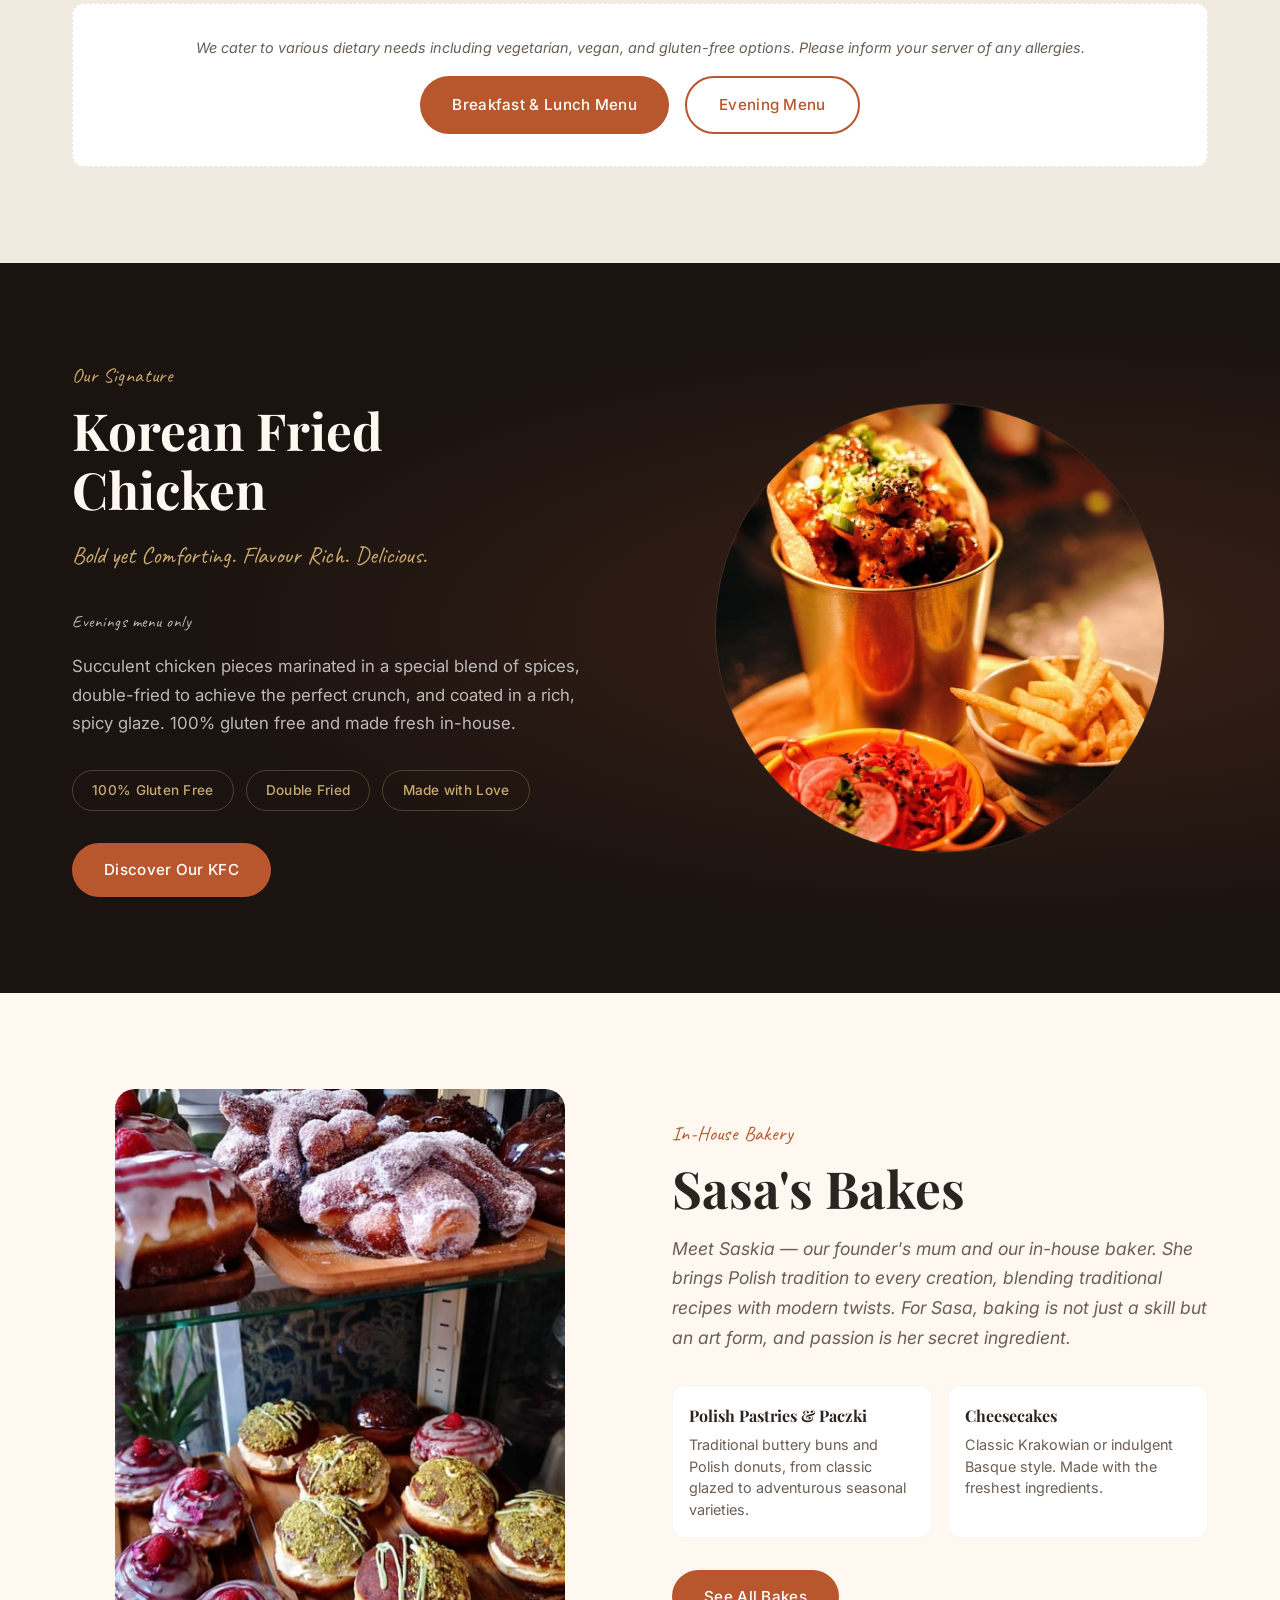
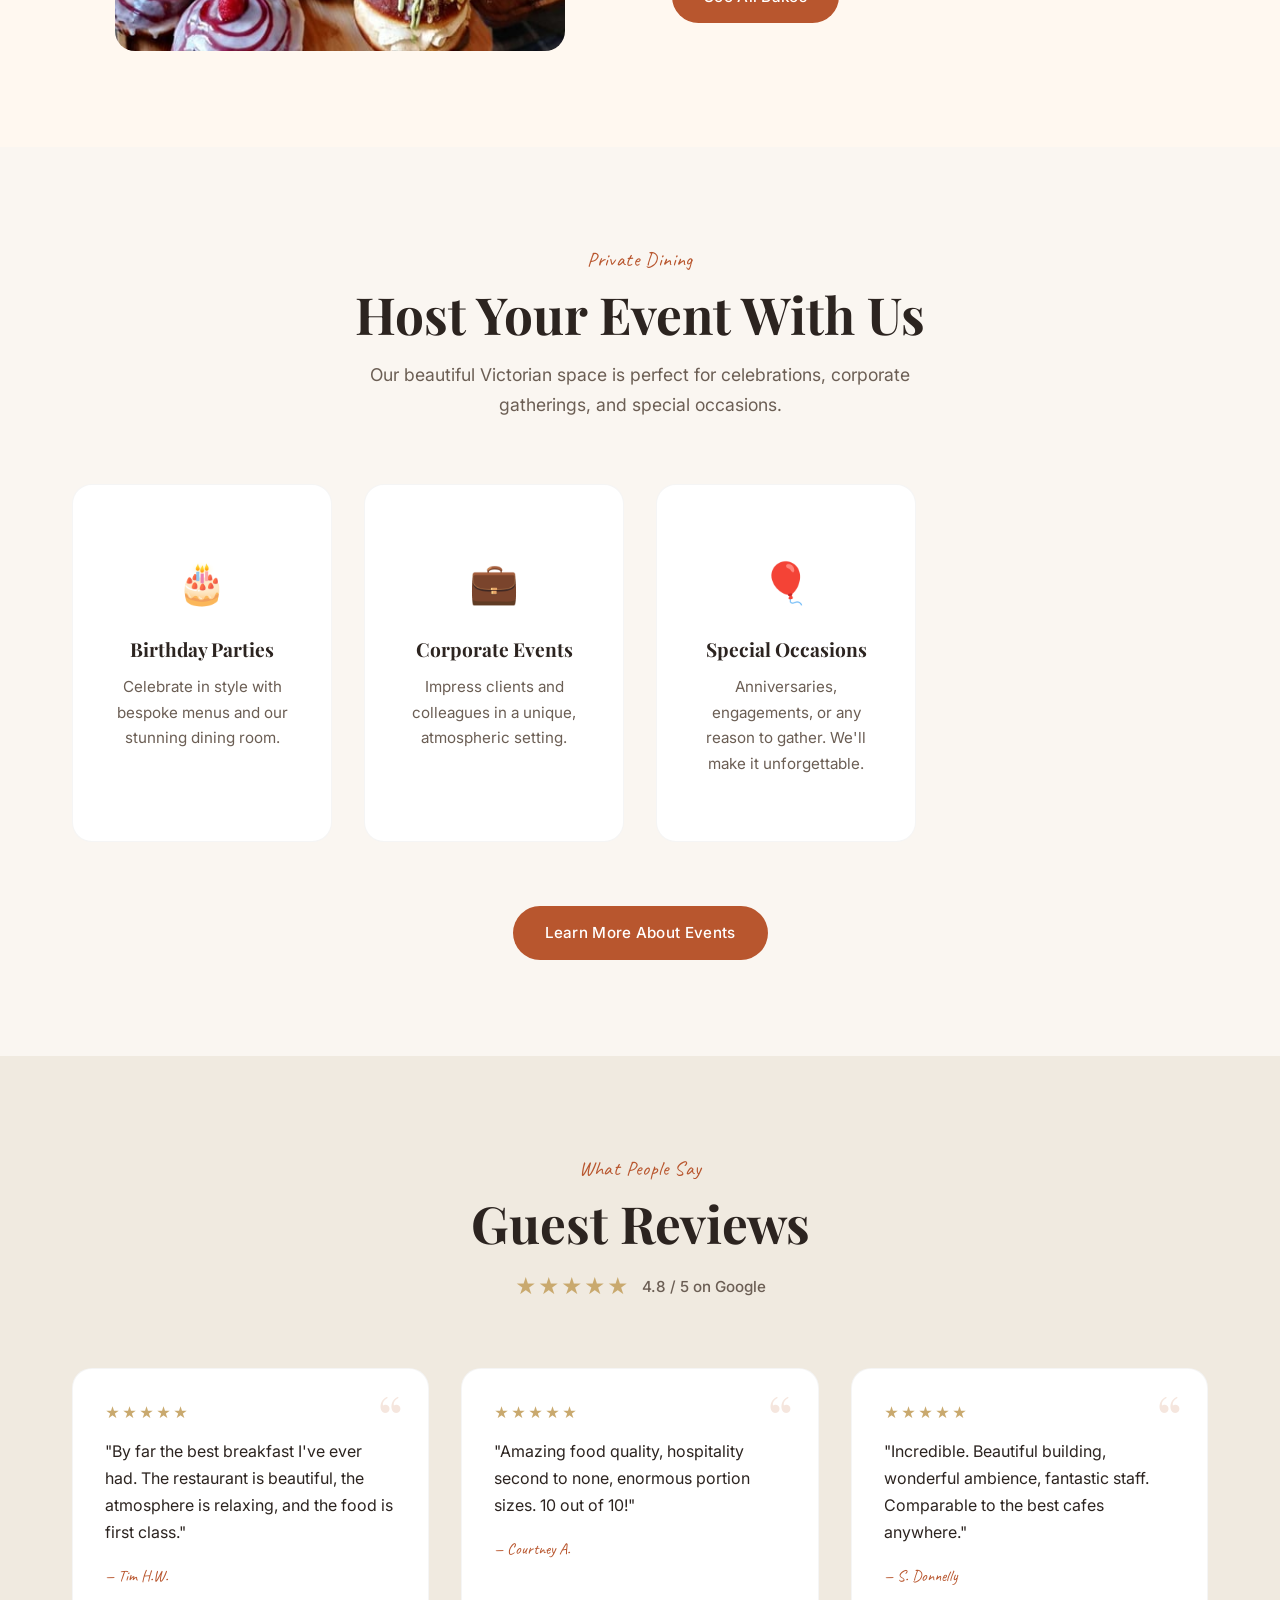
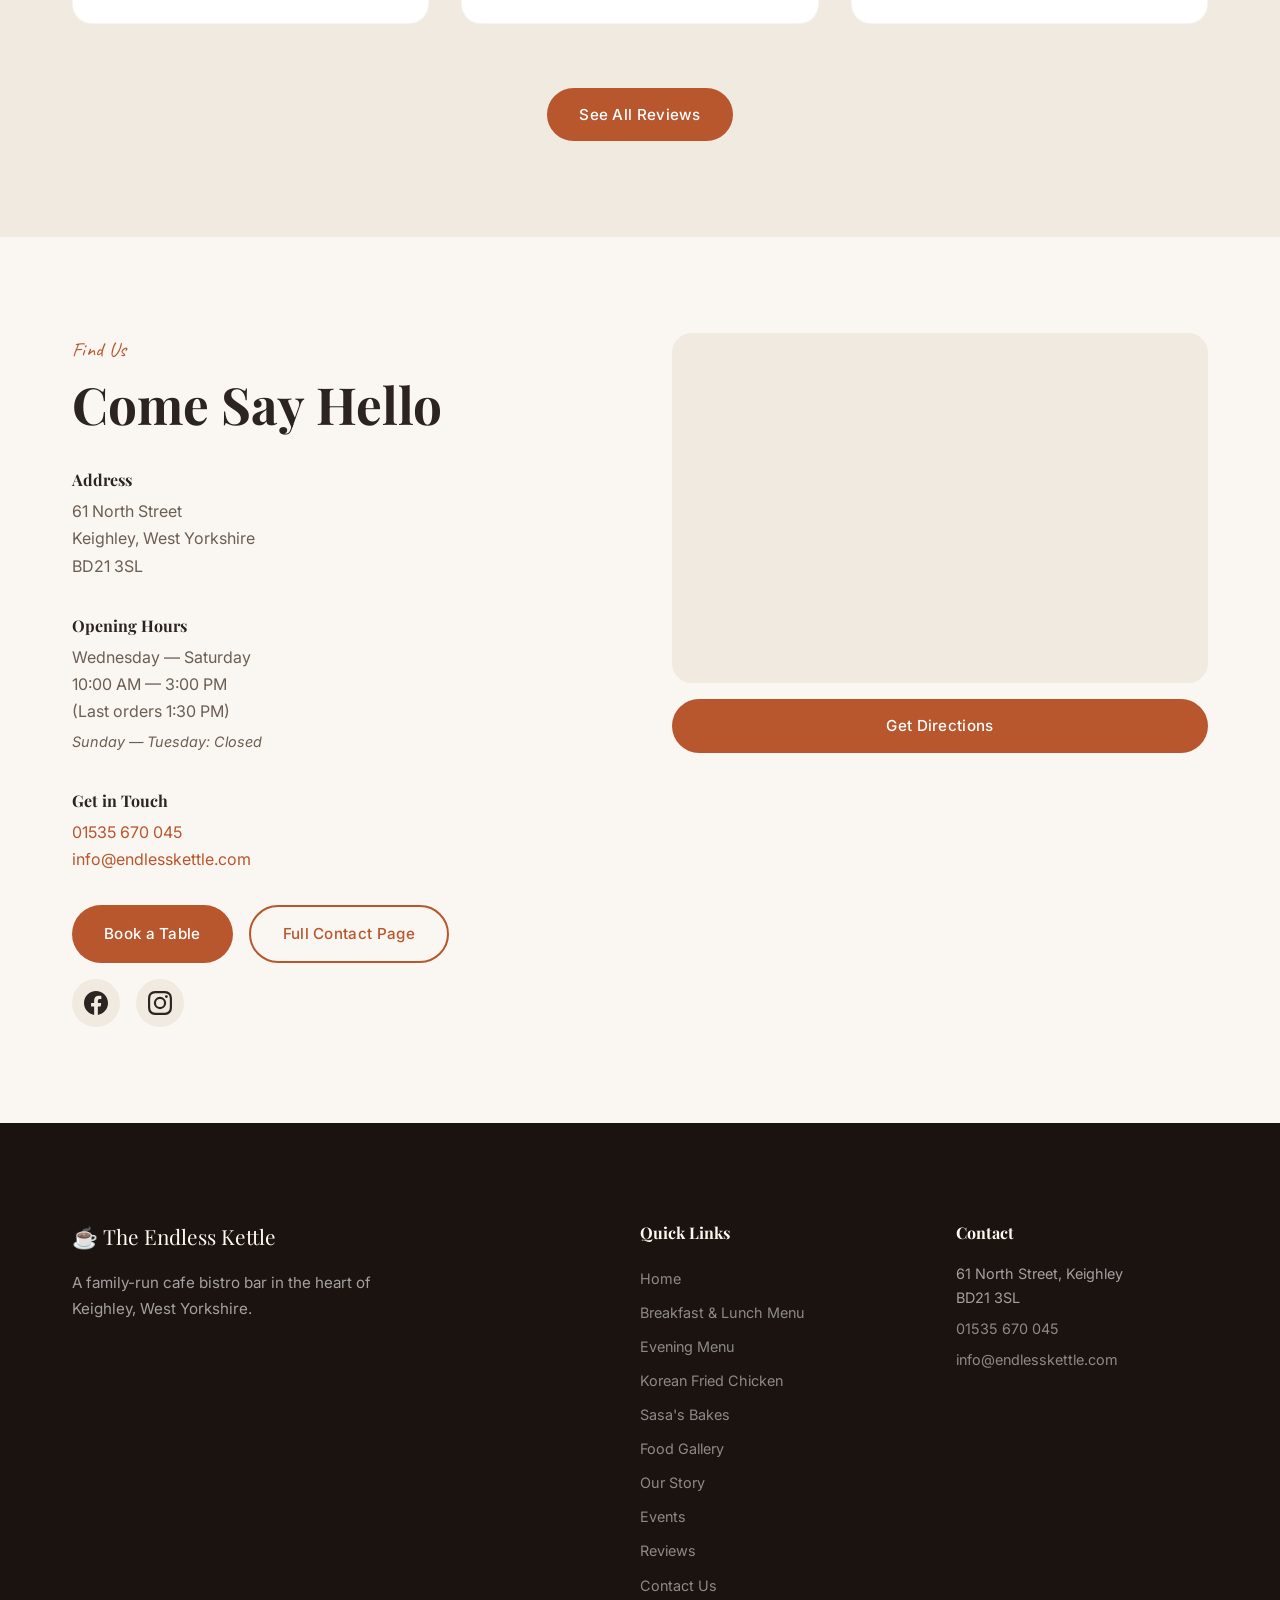
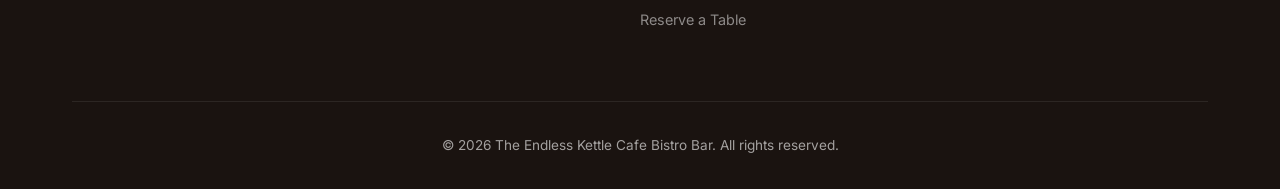
==== commit d0472162: "Add 'Evenings menu only' note to KFC section on homepage Co-Authored-By: Claude Opus 4.6 <noreply@an" ====
--- a/index.html
+++ b/index.html
@@ -245,6 +245,7 @@
           <span class="section__label section__label--light">Our Signature</span>
           <h2 class="section__title section__title--light">Korean Fried<br>Chicken</h2>
           <p class="kfc__tagline">Bold yet Comforting. Flavour Rich. Delicious.</p>
+          <p class="kfc__availability">Evenings menu only</p>
           <p>Succulent chicken pieces marinated in a special blend of spices, double-fried to achieve the perfect crunch, and coated in a rich, spicy glaze. 100% gluten free and made fresh in-house.</p>
           <div class="kfc__badges">
             <span class="kfc__badge">100% Gluten Free</span>
--- a/styles.css
+++ b/styles.css
@@ -236,6 +236,15 @@
 .menu__card:has(.menu__card-img) {
   padding: 0;
   overflow: hidden;
+}
+
+.kfc__availability {
+  display: inline-block;
+  font-family: var(--ff-accent);
+  font-size: 1.05rem;
+  color: var(--clr-gold);
+  letter-spacing: 0.03em;
+  margin-bottom: var(--space-xs);
 }
 
 /* ── REAL IMAGE STYLES ─────────────────────────────────── */
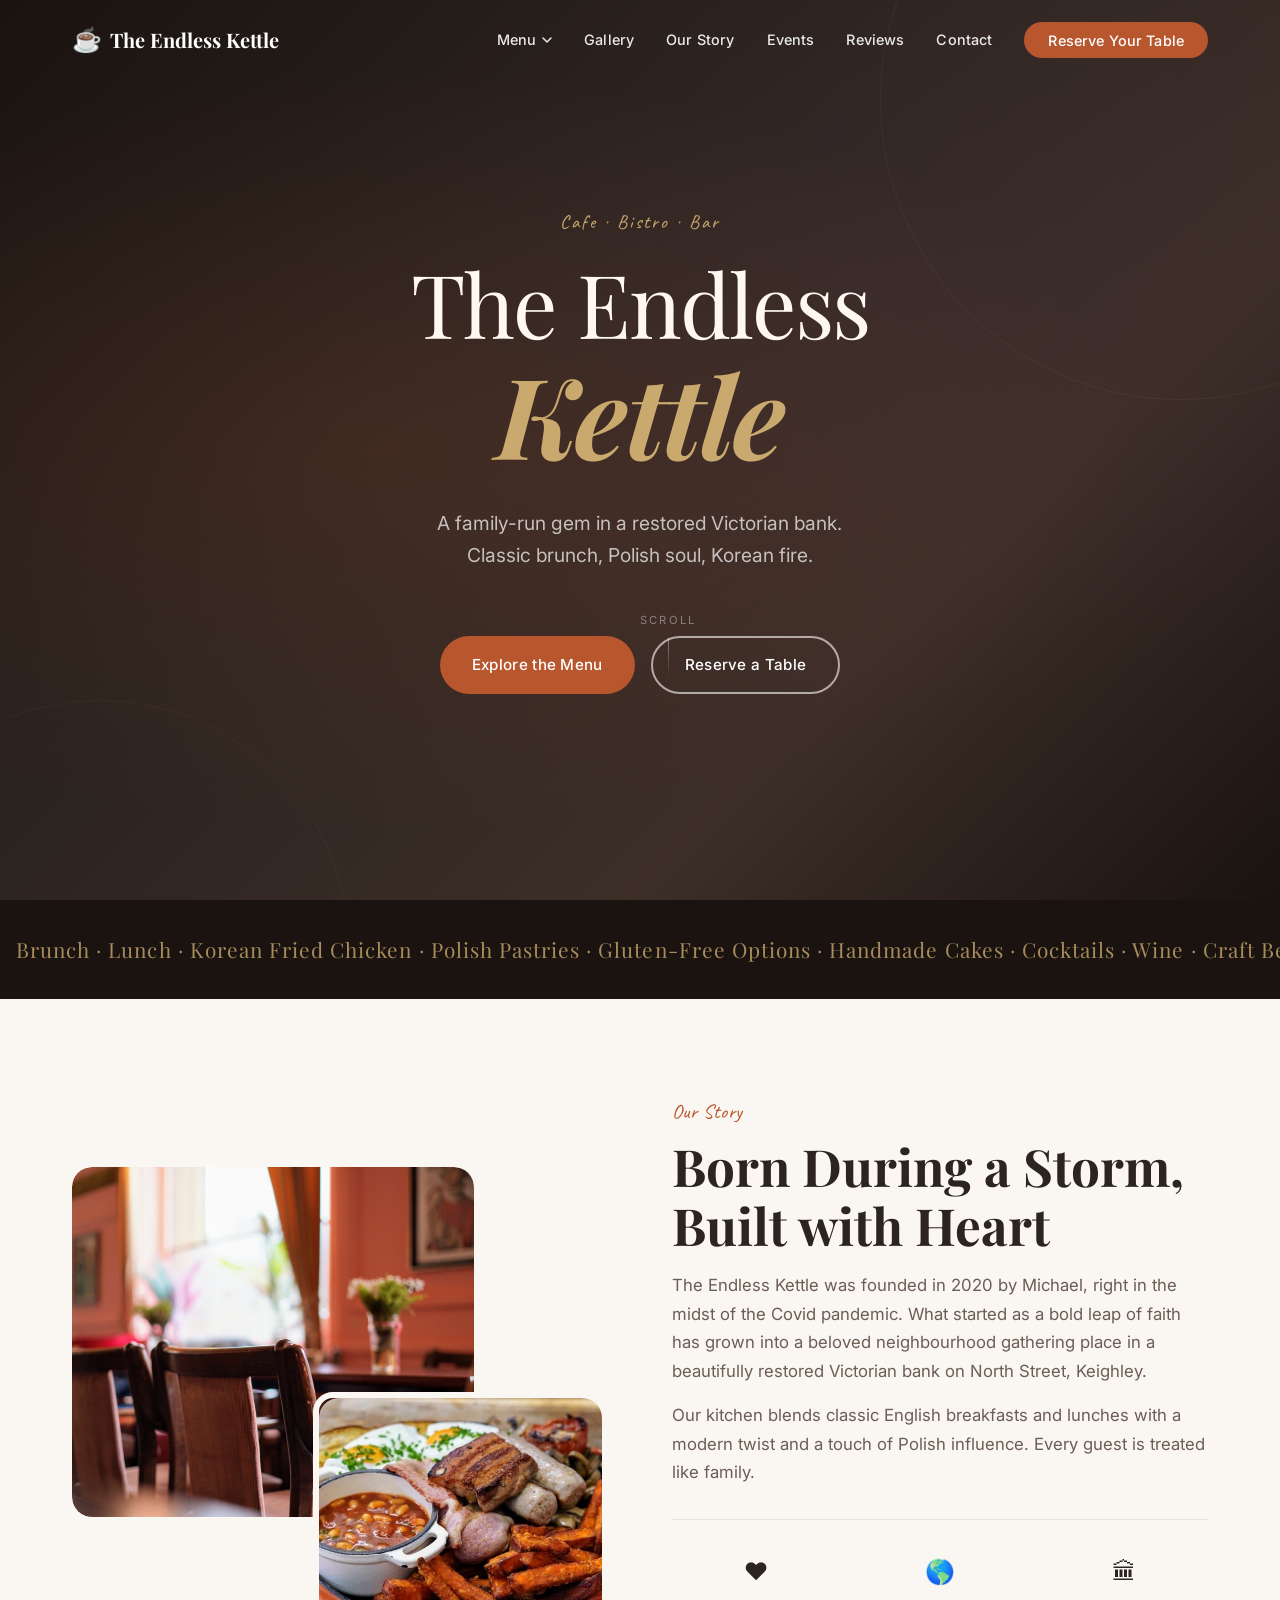
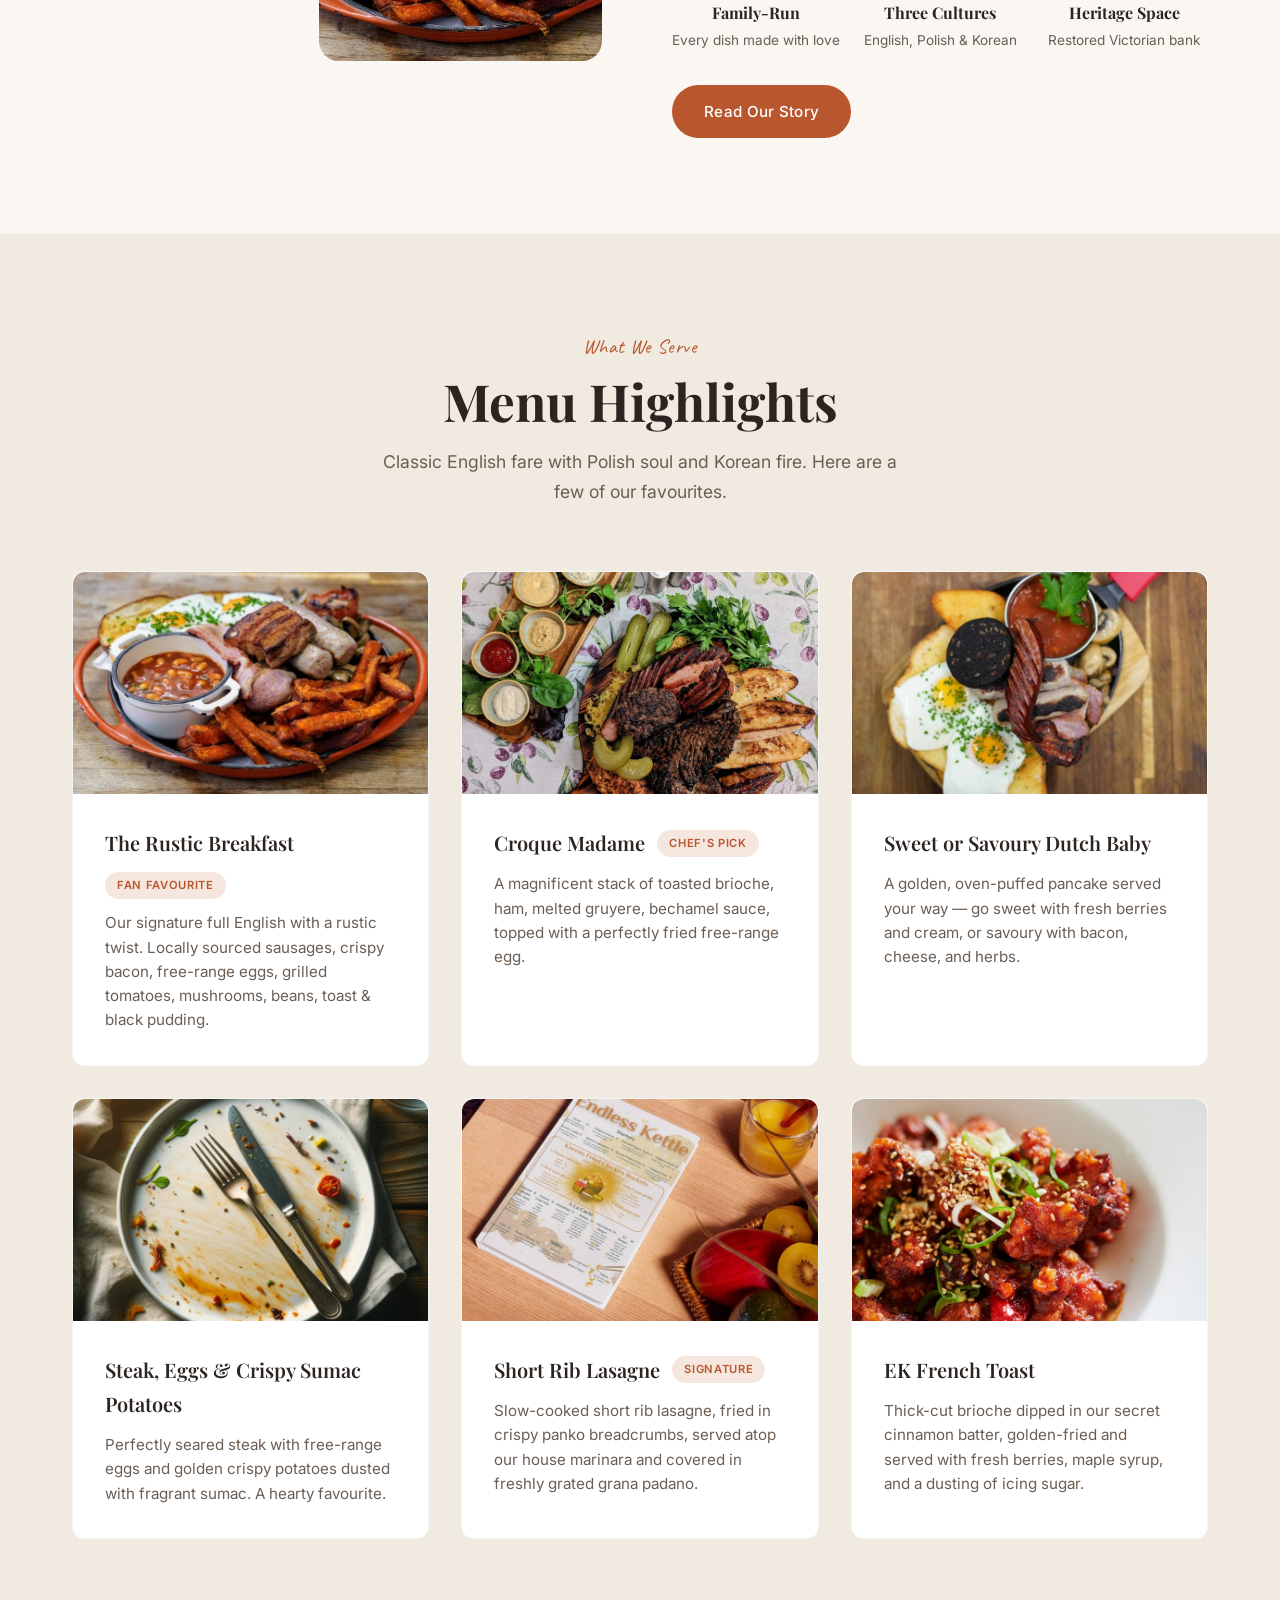
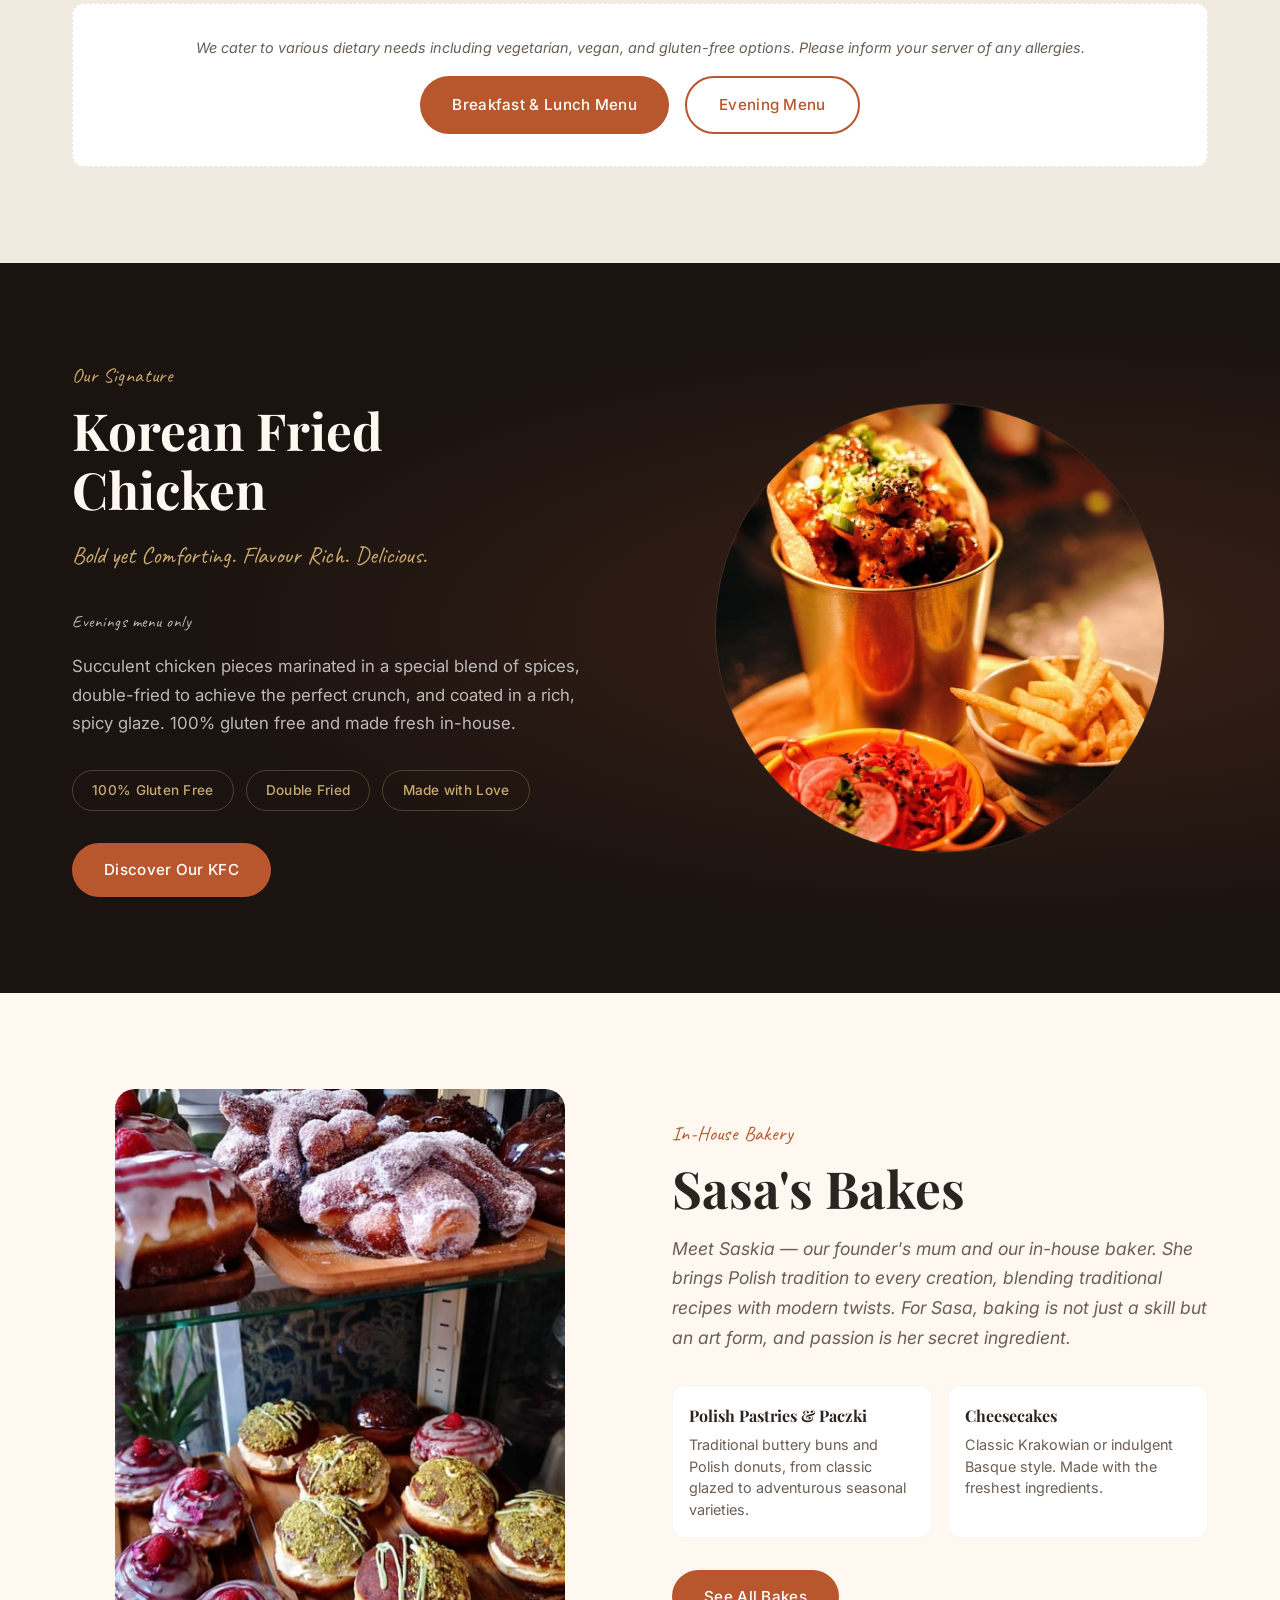
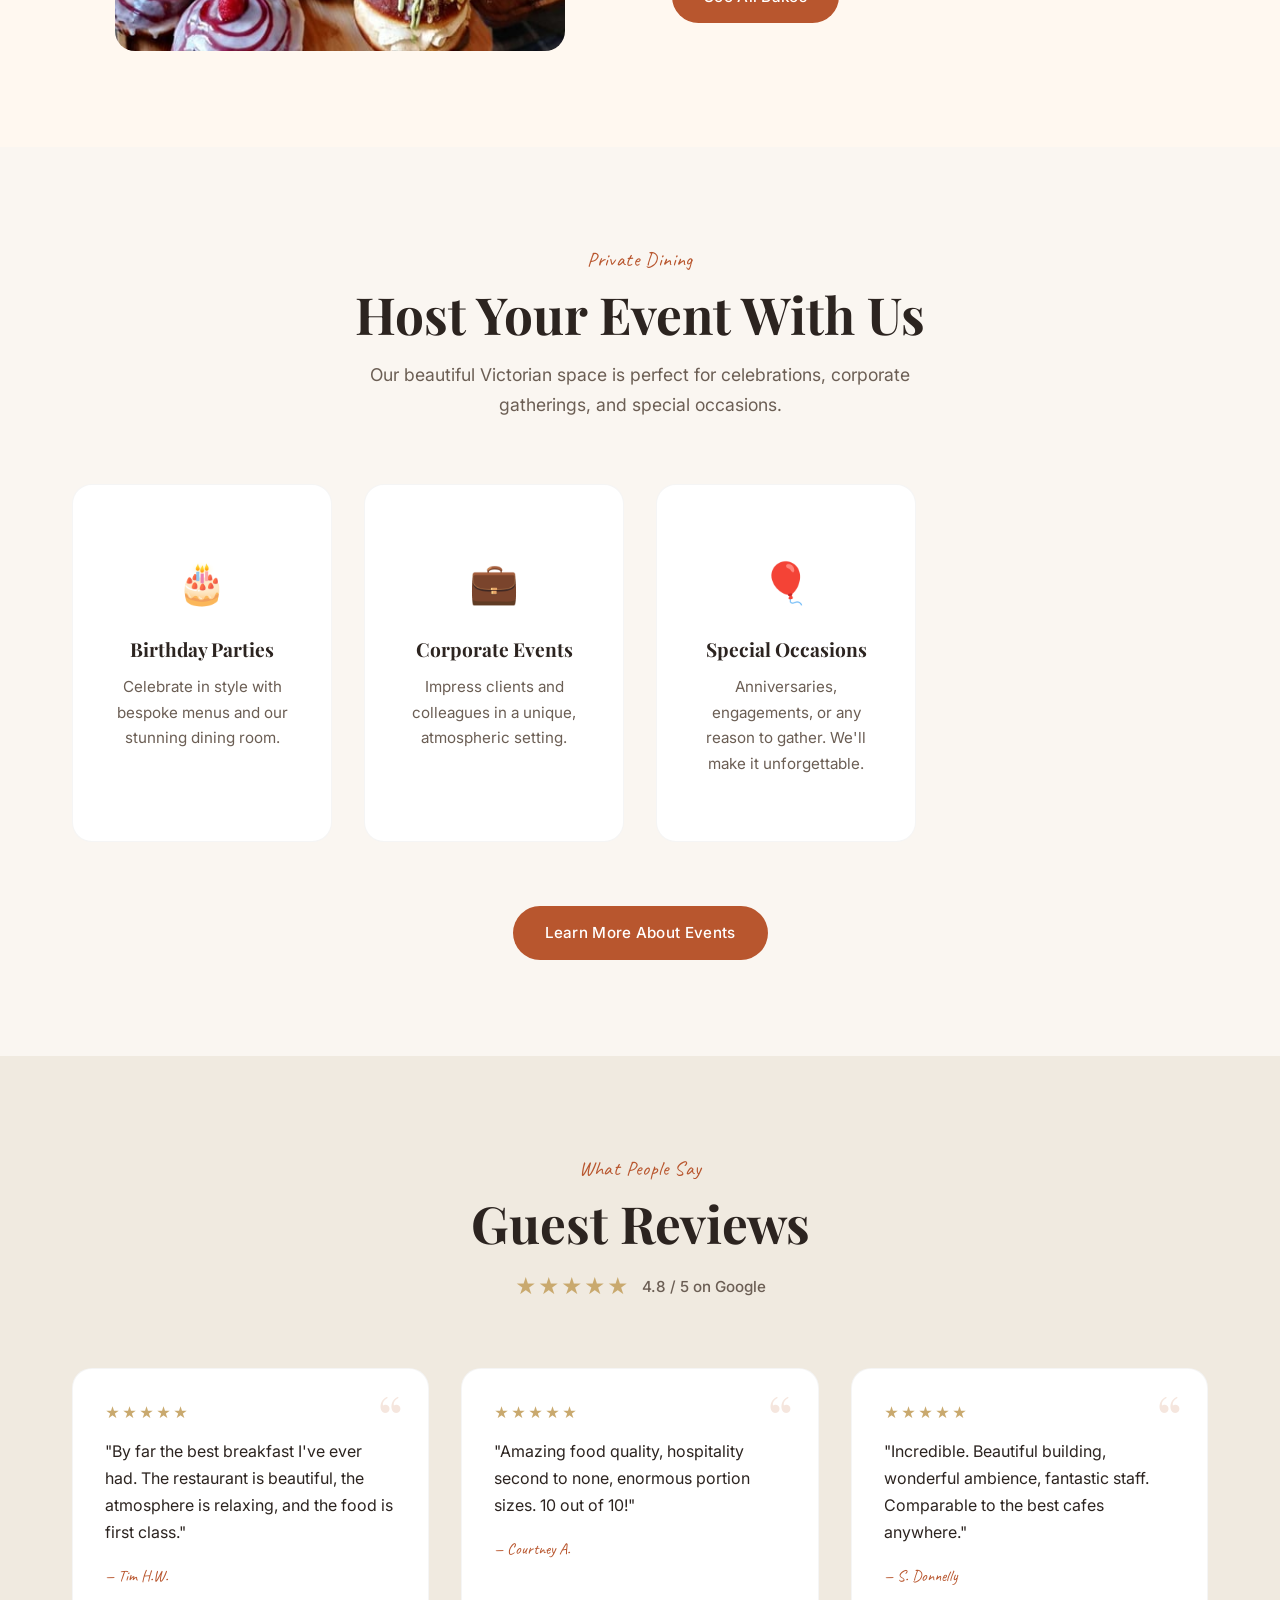
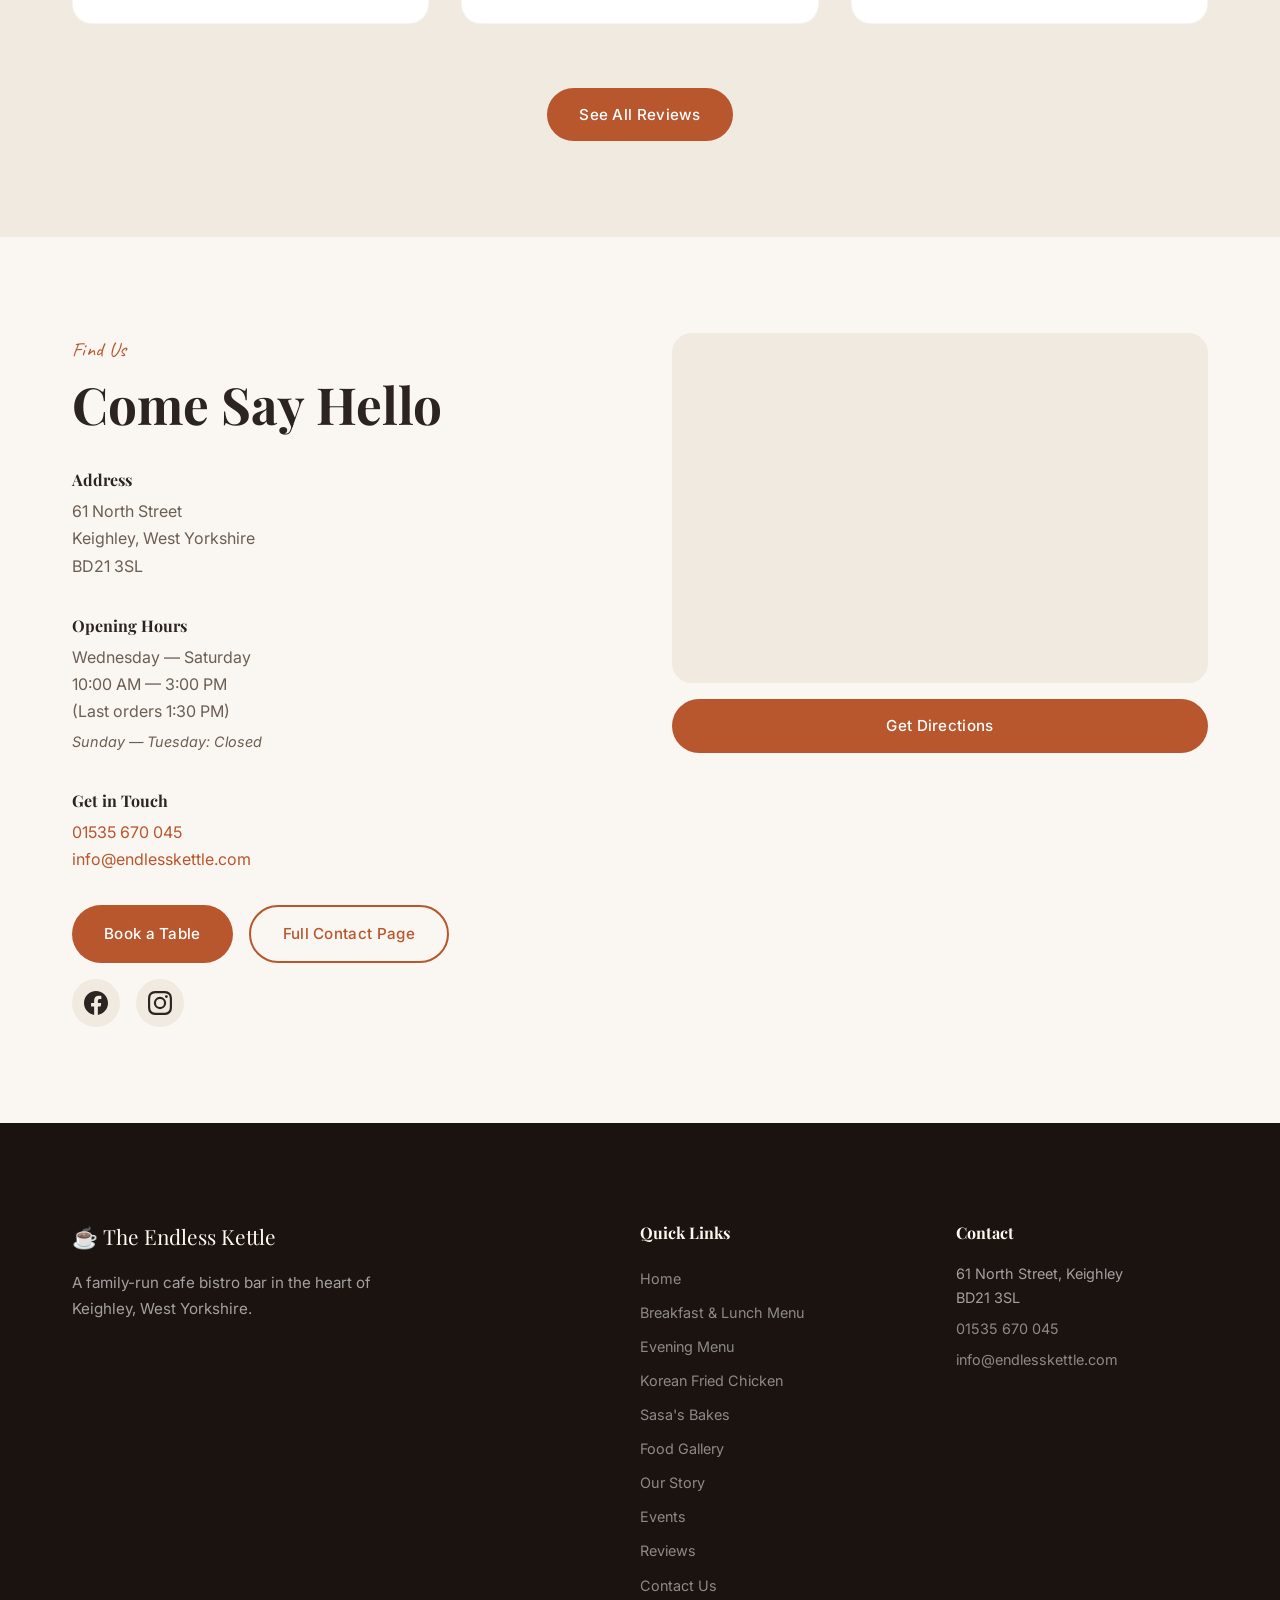
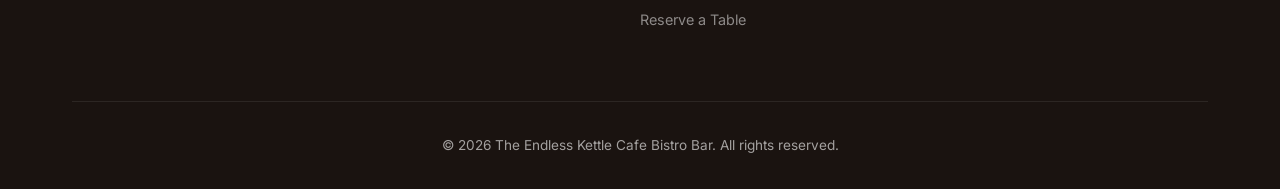
==== commit c43f2c99: "Add cursor-reveal effect to hero section - food image revealed on mouseover Replaces static brown gr" ====
--- a/index.html
+++ b/index.html
@@ -8,7 +8,7 @@
   <link rel="preconnect" href="https://fonts.googleapis.com">
   <link rel="preconnect" href="https://fonts.gstatic.com" crossorigin>
   <link href="https://fonts.googleapis.com/css2?family=Playfair+Display:ital,wght@0,400;0,600;0,700;1,400&family=Inter:wght@300;400;500;600&family=Caveat:wght@400;600&display=swap" rel="stylesheet">
-  <link rel="stylesheet" href="styles.css?v=5">
+  <link rel="stylesheet" href="styles.css?v=6">
 
   <!-- Schema.org structured data -->
   <script type="application/ld+json">
@@ -80,6 +80,9 @@
   <!-- HERO                                    -->
   <!-- ════════════════════════════════════════ -->
   <header class="hero" id="hero">
+    <div class="hero__reveal" id="heroReveal">
+      <img src="images/gallery-1.jpg" alt="" class="hero__reveal-img" draggable="false">
+    </div>
     <div class="hero__overlay"></div>
     <div class="hero__content">
       <p class="hero__tag">Cafe &middot; Bistro &middot; Bar</p>
@@ -451,6 +454,6 @@
     </div>
   </footer>
 
-  <script src="script.js?v=5"></script>
+  <script src="script.js?v=6"></script>
 </body>
 </html>
--- a/styles.css
+++ b/styles.css
@@ -513,13 +513,37 @@
     linear-gradient(135deg, #1A1310 0%, #2C2420 40%, #3D2E28 70%, #1A1310 100%);
 }
 
+/* Cursor-reveal food image layer */
+.hero__reveal {
+  position: absolute;
+  inset: 0;
+  z-index: 1;
+  opacity: 0;
+  transition: opacity 0.4s ease;
+  -webkit-mask-image: radial-gradient(circle 0px at 50% 50%, black 0%, transparent 100%);
+  mask-image: radial-gradient(circle 0px at 50% 50%, black 0%, transparent 100%);
+}
+
+.hero__reveal--active {
+  opacity: 1;
+  -webkit-mask-image: radial-gradient(circle 140px at var(--mx, 50%) var(--my, 50%), black 0%, transparent 100%);
+  mask-image: radial-gradient(circle 140px at var(--mx, 50%) var(--my, 50%), black 0%, transparent 100%);
+}
+
+.hero__reveal-img {
+  width: 100%;
+  height: 100%;
+  object-fit: cover;
+}
+
 .hero__overlay {
   position: absolute;
   inset: 0;
   background:
     radial-gradient(ellipse at 30% 50%, rgba(184, 86, 46, 0.15) 0%, transparent 60%),
     radial-gradient(ellipse at 70% 30%, rgba(92, 61, 94, 0.1) 0%, transparent 50%);
-  z-index: 1;
+  z-index: 2;
+  pointer-events: none;
 }
 
 /* Decorative art-deco pattern */
@@ -549,7 +573,7 @@
 
 .hero__content {
   position: relative;
-  z-index: 2;
+  z-index: 3;
   text-align: center;
   padding: var(--space-md);
 }
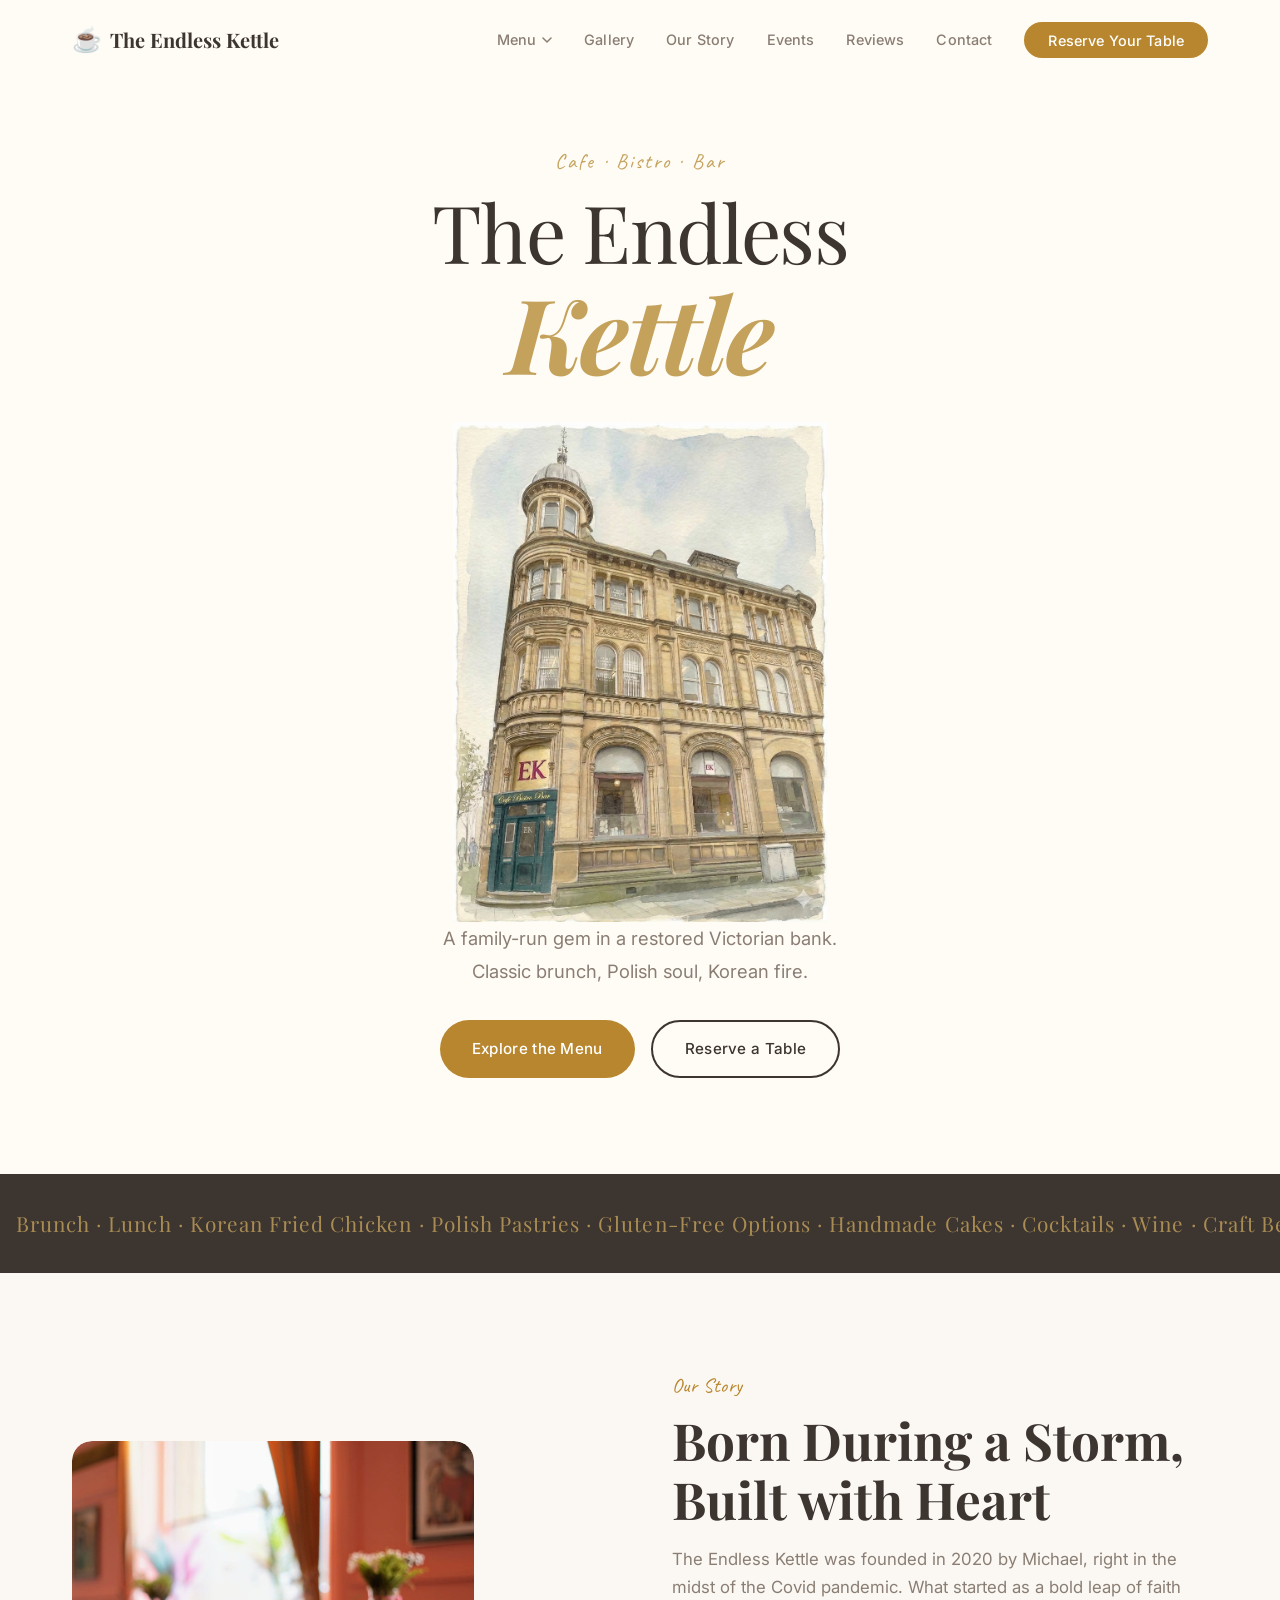
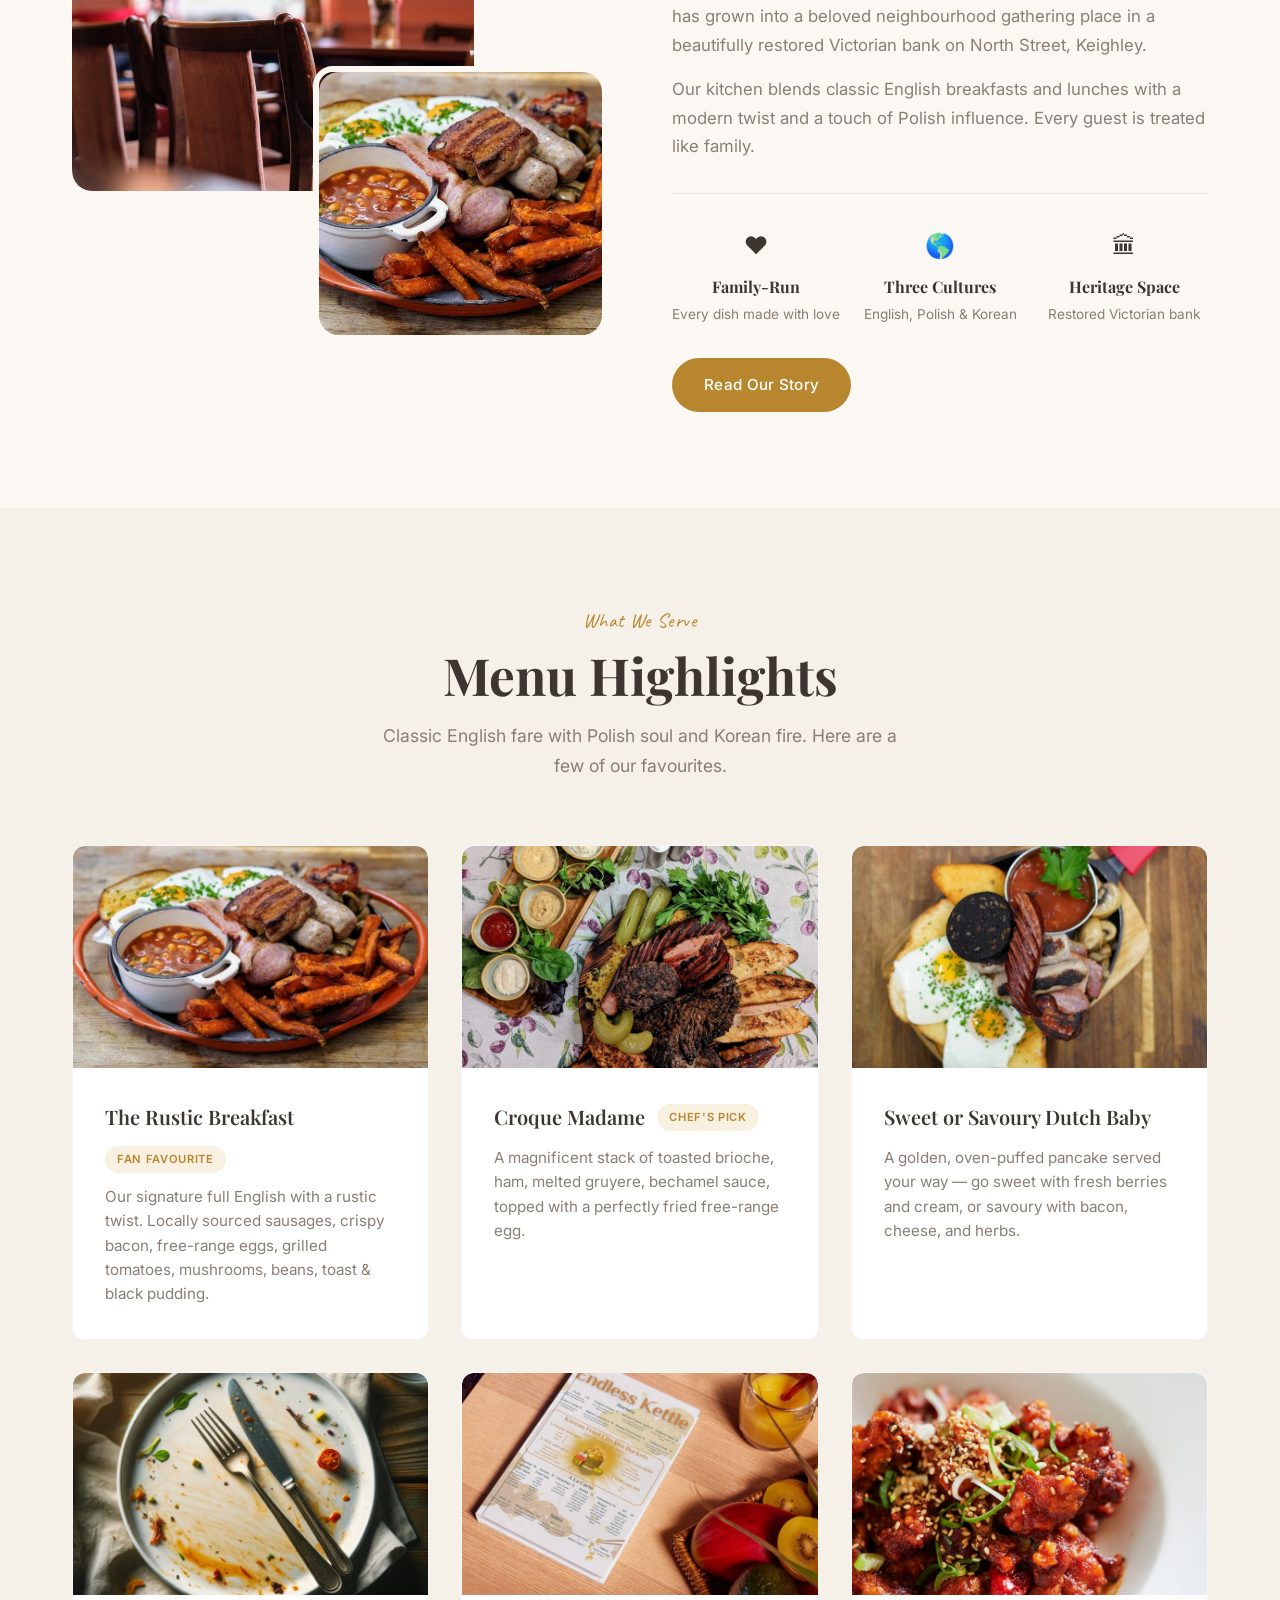
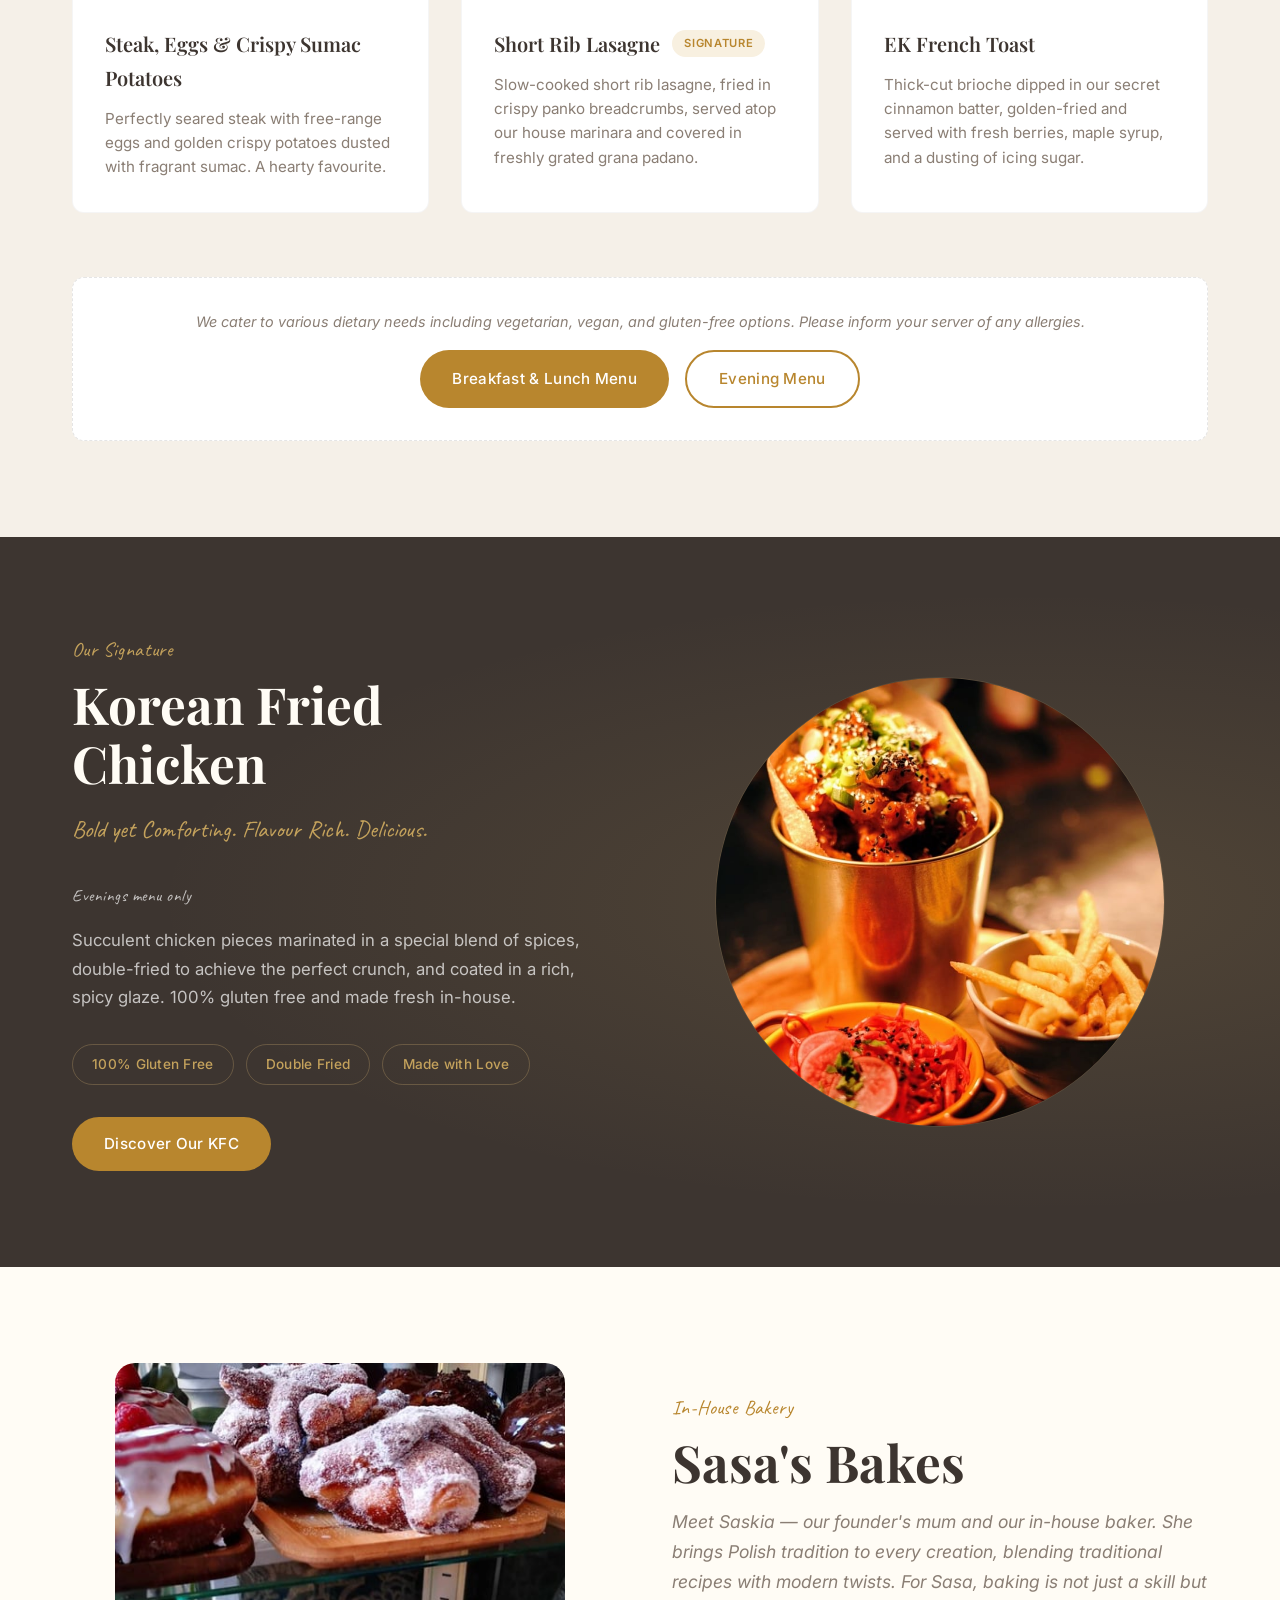
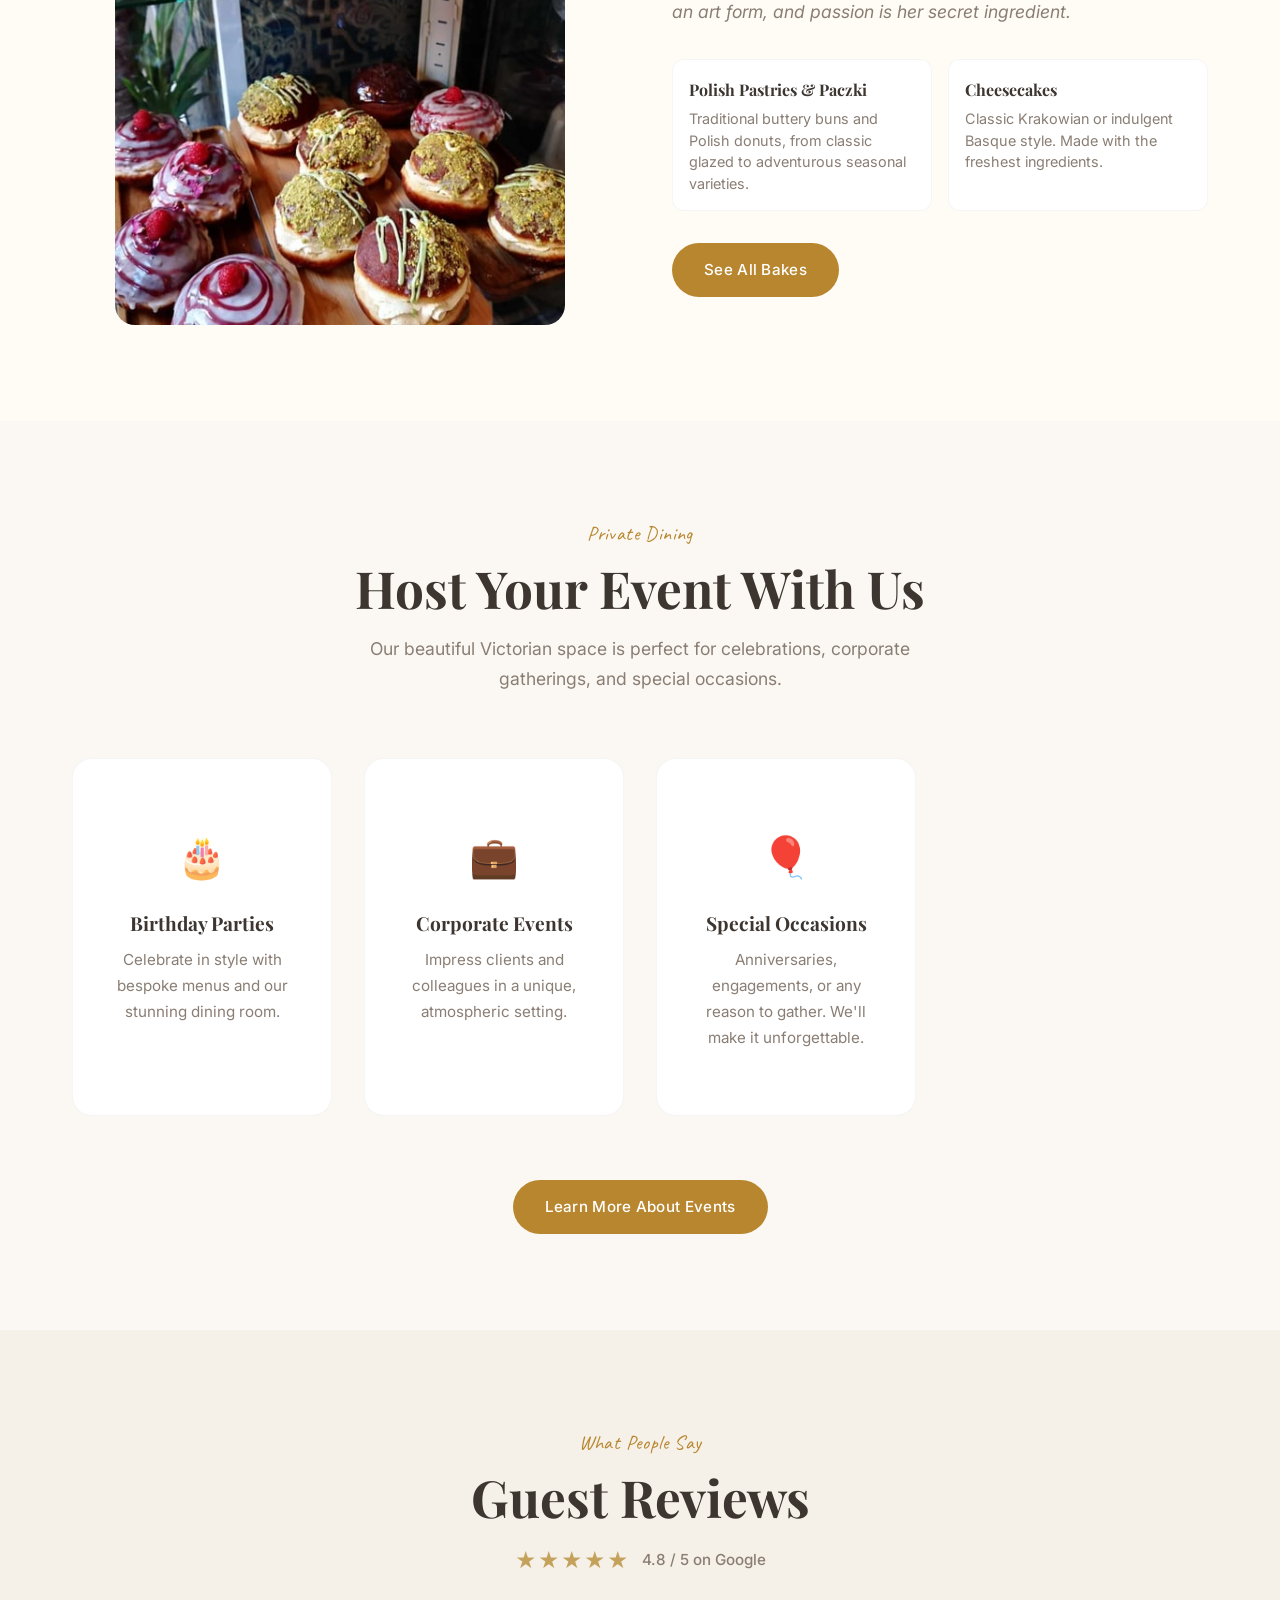
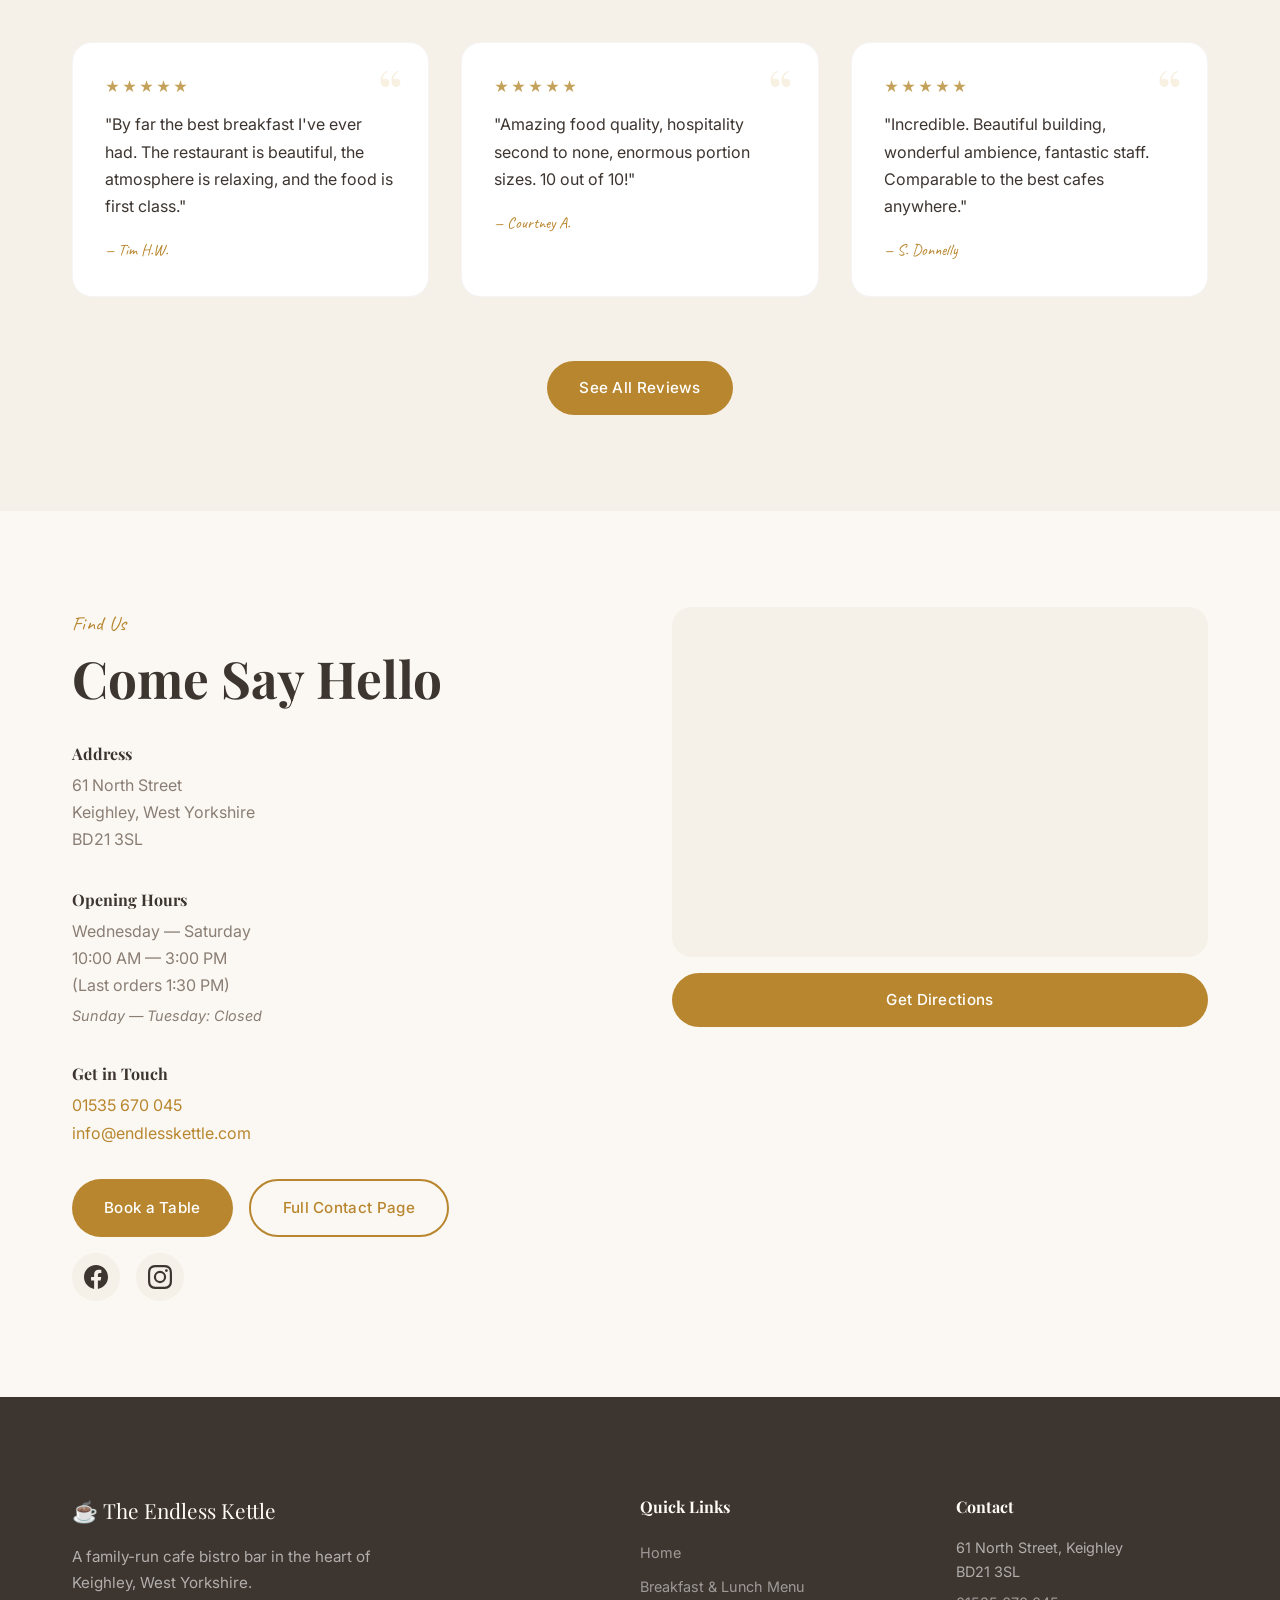
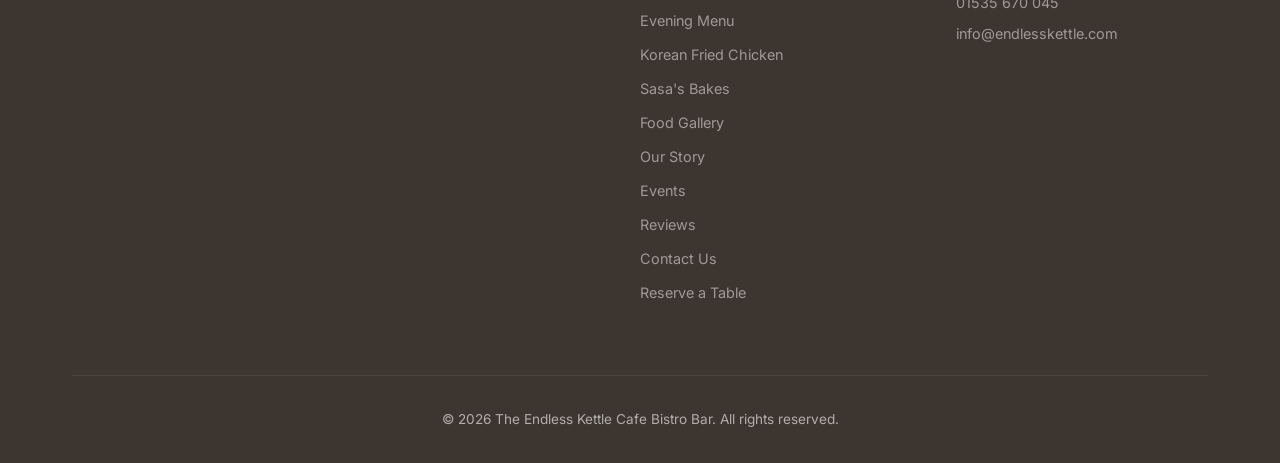
==== commit 60858a99: "Redesign hero with Josette-inspired bright aesthetic and watercolour centrepiece Replace dark cursor" ====
--- a/index.html
+++ b/index.html
@@ -79,25 +79,22 @@
   <!-- ════════════════════════════════════════ -->
   <!-- HERO                                    -->
   <!-- ════════════════════════════════════════ -->
-  <header class="hero" id="hero">
-    <div class="hero__reveal" id="heroReveal">
-      <img src="images/gallery-1.jpg" alt="" class="hero__reveal-img" draggable="false">
-    </div>
-    <div class="hero__overlay"></div>
+  <header class="hero hero--light" id="hero">
     <div class="hero__content">
       <p class="hero__tag">Cafe &middot; Bistro &middot; Bar</p>
       <h1 class="hero__title">
         <span class="hero__title-line">The Endless</span>
         <span class="hero__title-line hero__title-line--accent">Kettle</span>
       </h1>
+    </div>
+    <div class="hero__illustration">
+      <img src="images/watercolour-frontage.png" alt="The Endless Kettle — watercolour of our Victorian building on North Street, Keighley" class="hero__watercolour">
+    </div>
+    <div class="hero__below">
       <p class="hero__subtitle">A family-run gem in a restored Victorian bank.<br>Classic brunch, Polish soul, Korean fire.</p>
       <div class="hero__actions">
         <a href="breakfast-and-lunch-menu.html" class="btn btn--primary">Explore the Menu</a>
-        <a href="https://reservation.carbonaraapp.com/United-Kingdom/Keighley/The-Endless-Kettle" class="btn btn--outline" target="_blank" rel="noopener">Reserve a Table</a>
-      </div>
-      <div class="hero__scroll-hint">
-        <span>Scroll</span>
-        <div class="hero__scroll-line"></div>
+        <a href="https://reservation.carbonaraapp.com/United-Kingdom/Keighley/The-Endless-Kettle" class="btn btn--outline btn--outline-dark" target="_blank" rel="noopener">Reserve a Table</a>
       </div>
     </div>
   </header>
--- a/styles.css
+++ b/styles.css
@@ -6,20 +6,20 @@
 
 /* ── CUSTOM PROPERTIES ───────────────────────────────── */
 :root {
-  /* Warm palette inspired by Victorian bank + cafe warmth */
-  --clr-bg:        #FAF6F1;
-  --clr-bg-alt:    #F0EAE0;
+  /* Bright warm palette — Josette-inspired elegance with EK character */
+  --clr-bg:        #FBF8F3;
+  --clr-bg-alt:    #F5F0E8;
   --clr-surface:   #FFFFFF;
-  --clr-text:      #2C2420;
-  --clr-text-muted:#6B5E54;
-  --clr-accent:    #B8562E;       /* warm terracotta */
-  --clr-accent-hover:#9A4524;
-  --clr-accent-light:#F5E6DE;
-  --clr-dark:      #1A1310;
-  --clr-dark-surface:#2C2420;
-  --clr-gold:      #C9A96E;
-  --clr-cream:     #FFF8F0;
-  --clr-plum:      #5C3D5E;       /* nod to existing purple brand */
+  --clr-text:      #3D3530;
+  --clr-text-muted:#8A7E74;
+  --clr-accent:    #B8862E;       /* warm bronze-gold */
+  --clr-accent-hover:#A07528;
+  --clr-accent-light:#F8F0E0;
+  --clr-dark:      #3D3530;
+  --clr-dark-surface:#4A3F38;
+  --clr-gold:      #C4A25C;
+  --clr-cream:     #FFFCF5;
+  --clr-plum:      #7A5D5E;       /* softer mauve */
 
   /* Typography */
   --ff-heading: 'Playfair Display', Georgia, serif;
@@ -175,7 +175,7 @@
   background: var(--clr-accent-hover);
   color: #fff;
   transform: translateY(-2px);
-  box-shadow: 0 8px 30px rgba(184, 86, 46, 0.3);
+  box-shadow: 0 8px 30px rgba(184, 134, 46, 0.3);
 }
 
 .btn--outline {
@@ -335,7 +335,7 @@
   font-family: var(--ff-heading);
   font-size: 1.25rem;
   font-weight: 700;
-  color: #fff;
+  color: var(--clr-text);
   transition: color 0.4s var(--ease-out);
 }
 
@@ -347,7 +347,7 @@
 }
 
 .nav__links a {
-  color: rgba(255,255,255,0.9);
+  color: var(--clr-text-muted);
   font-size: 0.9rem;
   font-weight: 500;
   letter-spacing: 0.01em;
@@ -506,96 +506,45 @@
   position: relative;
   min-height: 100vh;
   display: flex;
+  flex-direction: column;
   align-items: center;
   justify-content: center;
   overflow: hidden;
-  background:
-    linear-gradient(135deg, #1A1310 0%, #2C2420 40%, #3D2E28 70%, #1A1310 100%);
-}
-
-/* Cursor-reveal food image layer */
-.hero__reveal {
-  position: absolute;
-  inset: 0;
-  z-index: 1;
-  opacity: 0;
-  transition: opacity 0.4s ease;
-  -webkit-mask-image: radial-gradient(circle 0px at 50% 50%, black 0%, transparent 100%);
-  mask-image: radial-gradient(circle 0px at 50% 50%, black 0%, transparent 100%);
-}
-
-.hero__reveal--active {
-  opacity: 1;
-  -webkit-mask-image: radial-gradient(circle 140px at var(--mx, 50%) var(--my, 50%), black 0%, transparent 100%);
-  mask-image: radial-gradient(circle 140px at var(--mx, 50%) var(--my, 50%), black 0%, transparent 100%);
-}
-
-.hero__reveal-img {
-  width: 100%;
-  height: 100%;
-  object-fit: cover;
-}
-
-.hero__overlay {
-  position: absolute;
-  inset: 0;
-  background:
-    radial-gradient(ellipse at 30% 50%, rgba(184, 86, 46, 0.15) 0%, transparent 60%),
-    radial-gradient(ellipse at 70% 30%, rgba(92, 61, 94, 0.1) 0%, transparent 50%);
-  z-index: 2;
-  pointer-events: none;
-}
-
-/* Decorative art-deco pattern */
-.hero::before {
-  content: '';
-  position: absolute;
-  top: -200px;
-  right: -200px;
-  width: 600px;
-  height: 600px;
-  border: 1px solid rgba(201, 169, 110, 0.08);
-  border-radius: 50%;
-  z-index: 1;
-}
-
-.hero::after {
-  content: '';
-  position: absolute;
-  bottom: -300px;
-  left: -150px;
-  width: 500px;
-  height: 500px;
-  border: 1px solid rgba(201, 169, 110, 0.06);
-  border-radius: 50%;
-  z-index: 1;
+  background: var(--clr-cream);
+}
+
+/* Light hero variant (watercolour style) */
+.hero--light {
+  background: var(--clr-cream);
+  padding-top: calc(var(--nav-height) + var(--space-md));
+  padding-bottom: var(--space-lg);
 }
 
 .hero__content {
   position: relative;
-  z-index: 3;
+  z-index: 2;
   text-align: center;
-  padding: var(--space-md);
+  padding: var(--space-md) var(--space-md) 0;
 }
 
 .hero__tag {
   font-family: var(--ff-accent);
-  font-size: 1.2rem;
+  font-size: 1.3rem;
   color: var(--clr-gold);
-  margin-bottom: var(--space-sm);
+  margin-bottom: var(--space-xs);
   letter-spacing: 0.1em;
   animation: fadeInUp 0.8s var(--ease-out) 0.2s both;
 }
 
 .hero__title {
   font-family: var(--ff-heading);
-  color: var(--clr-cream);
-  margin-bottom: var(--space-md);
+  color: var(--clr-text);
+  margin-bottom: 0;
 }
 
 .hero__title-line {
   display: block;
-  font-size: clamp(2.5rem, 8vw, 5.5rem);
+  font-size: clamp(2.5rem, 8vw, 5rem);
   font-weight: 400;
   letter-spacing: -0.02em;
   line-height: 1.1;
@@ -606,17 +555,38 @@
   font-weight: 700;
   font-style: italic;
   color: var(--clr-gold);
-  font-size: clamp(3rem, 10vw, 7rem);
+  font-size: clamp(3rem, 10vw, 6.5rem);
   animation-delay: 0.6s;
 }
 
+/* Watercolour illustration */
+.hero__illustration {
+  width: 100%;
+  max-width: 420px;
+  margin: var(--space-md) auto 0;
+  animation: fadeInUp 1s var(--ease-out) 0.6s both;
+}
+
+.hero__watercolour {
+  width: 100%;
+  max-height: 500px;
+  object-fit: contain;
+  display: block;
+}
+
+/* Text and CTA below illustration */
+.hero__below {
+  text-align: center;
+  padding: 0 var(--space-md) var(--space-md);
+  animation: fadeInUp 0.8s var(--ease-out) 1s both;
+}
+
 .hero__subtitle {
-  font-size: clamp(1rem, 2vw, 1.2rem);
-  color: rgba(255,255,255,0.7);
+  font-size: clamp(1rem, 2vw, 1.15rem);
+  color: var(--clr-text-muted);
   max-width: 500px;
-  margin: 0 auto var(--space-lg);
-  line-height: 1.7;
-  animation: fadeInUp 0.8s var(--ease-out) 0.8s both;
+  margin: 0 auto var(--space-md);
+  line-height: 1.8;
 }
 
 .hero__actions {
@@ -624,26 +594,17 @@
   gap: var(--space-sm);
   justify-content: center;
   flex-wrap: wrap;
-  animation: fadeInUp 0.8s var(--ease-out) 1s both;
-}
-
-.hero__scroll-hint {
-  position: absolute;
-  bottom: 3rem;
-  left: 50%;
-  transform: translateX(-50%);
-  display: flex;
-  flex-direction: column;
-  align-items: center;
-  gap: 0.5rem;
-  animation: fadeInUp 0.8s var(--ease-out) 1.4s both;
-}
-
-.hero__scroll-hint span {
-  font-size: 0.7rem;
-  letter-spacing: 0.2em;
-  text-transform: uppercase;
-  color: rgba(255,255,255,0.4);
+}
+
+/* Dark outline button variant for light backgrounds */
+.btn--outline-dark {
+  color: var(--clr-text);
+  border-color: var(--clr-text);
+}
+
+.btn--outline-dark:hover {
+  background: var(--clr-text);
+  color: var(--clr-cream);
 }
 
 .hero__scroll-line {
@@ -895,7 +856,7 @@
   position: absolute;
   inset: 0;
   background:
-    radial-gradient(ellipse at 80% 50%, rgba(184, 86, 46, 0.2) 0%, transparent 60%);
+    radial-gradient(ellipse at 80% 50%, rgba(196, 162, 92, 0.15) 0%, transparent 60%);
 }
 
 .kfc__grid {
@@ -1557,7 +1518,7 @@
   justify-content: center;
   text-align: center;
   background:
-    linear-gradient(135deg, #1A1310 0%, #2C2420 40%, #3D2E28 70%, #1A1310 100%);
+    linear-gradient(135deg, #3D3530 0%, #5A4A40 40%, #6B5848 70%, #3D3530 100%);
   overflow: hidden;
 }
 
@@ -1565,8 +1526,8 @@
   position: absolute;
   inset: 0;
   background:
-    radial-gradient(ellipse at 30% 50%, rgba(184, 86, 46, 0.15) 0%, transparent 60%),
-    radial-gradient(ellipse at 70% 30%, rgba(92, 61, 94, 0.1) 0%, transparent 50%);
+    radial-gradient(ellipse at 30% 50%, rgba(196, 162, 92, 0.12) 0%, transparent 60%),
+    radial-gradient(ellipse at 70% 30%, rgba(122, 93, 94, 0.08) 0%, transparent 50%);
   z-index: 1;
 }
 
